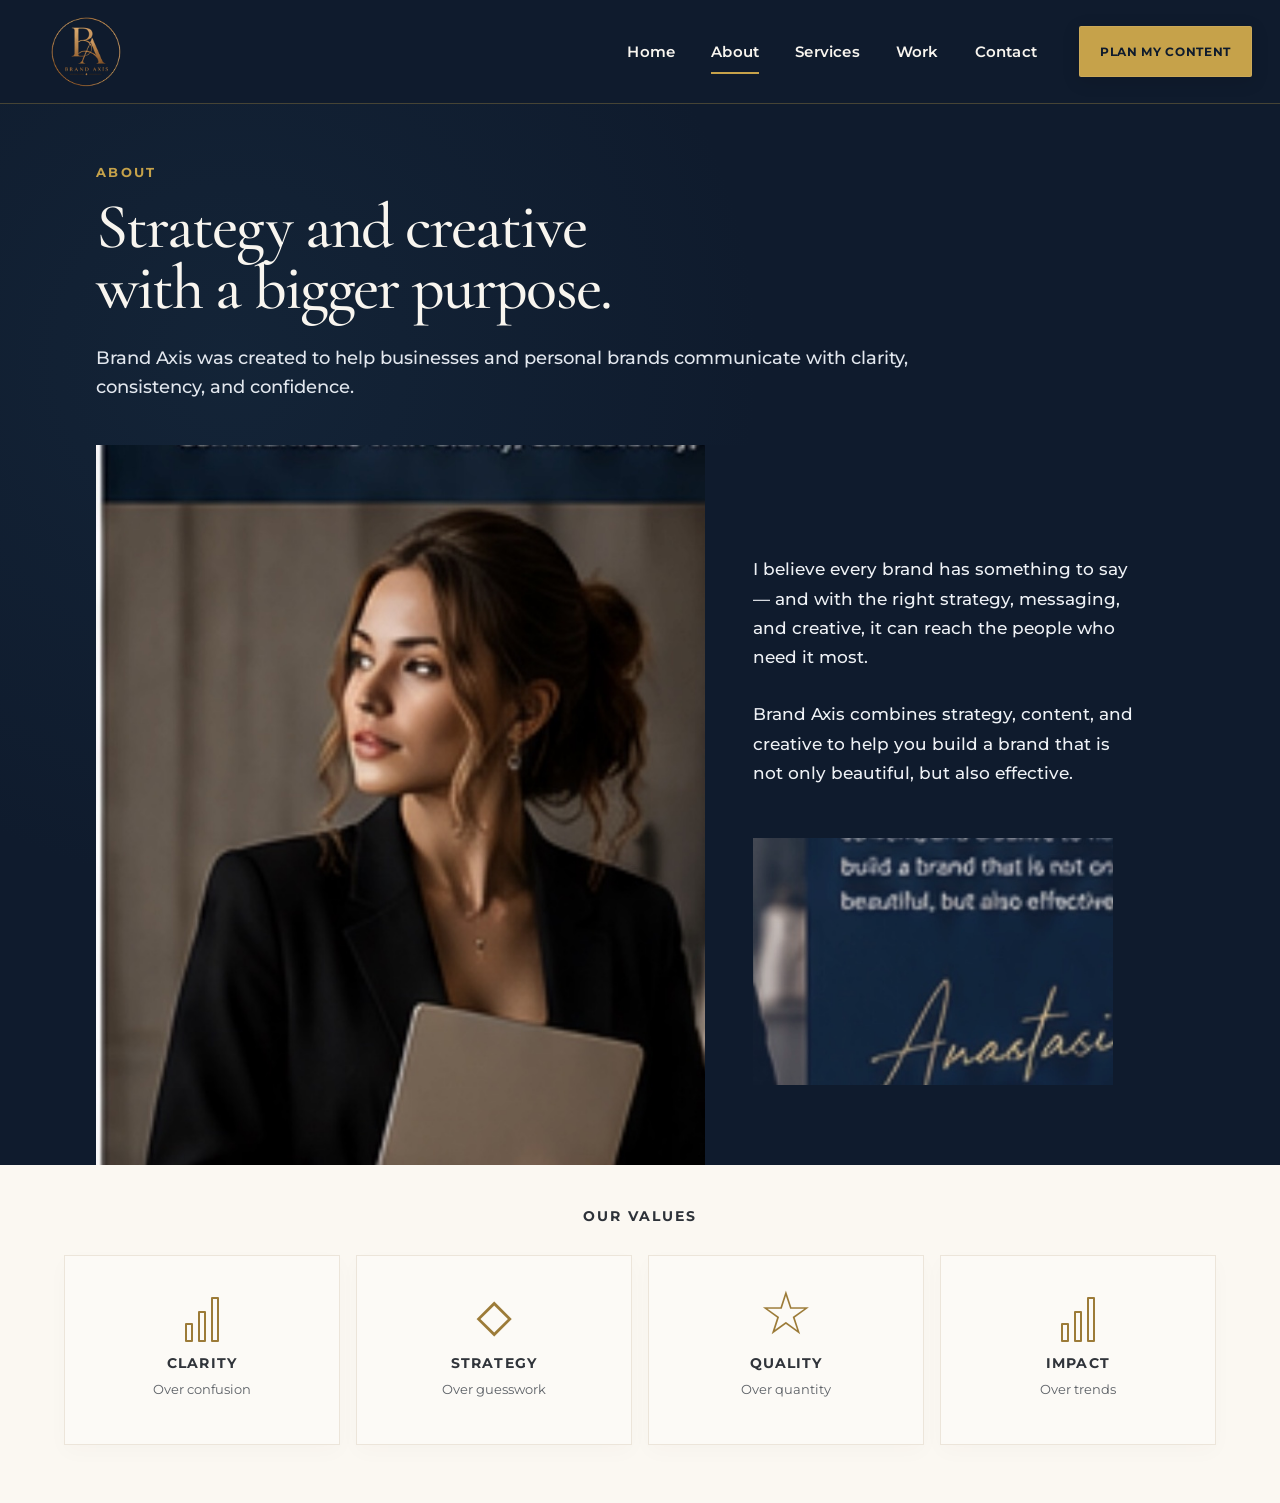
==== about.html @ 95fe25ad "Add files via upload" ====
<!DOCTYPE html>
<html lang="en">
<head>
  <meta charset="UTF-8" />
  <meta name="viewport" content="width=device-width, initial-scale=1.0" />
  <meta name="description" content="About Brand Axis — strategy and creative with a bigger purpose." />
  <title>About | Brand Axis</title>

  <link rel="preconnect" href="https://fonts.googleapis.com">
  <link rel="preconnect" href="https://fonts.gstatic.com" crossorigin>
  <link href="https://fonts.googleapis.com/css2?family=Cormorant+Garamond:ital,wght@0,500;0,600;1,500&family=Montserrat:wght@400;500;600;700&display=swap" rel="stylesheet">
  <link rel="stylesheet" href="assets/css/styles.css" />
</head>

<body class="about-page">
  <header class="site-header">
    <div class="nav-shell">
      <a class="brand" href="index.html" aria-label="Brand Axis — Home">
        <img src="assets/images/brand-axis-logo.png" alt="Brand Axis logo" />
      </a>

      <button class="menu-toggle" aria-label="Open menu" aria-expanded="false">
        <span></span><span></span><span></span>
      </button>

      <nav class="site-nav" aria-label="Primary navigation">
        <a href="index.html">Home</a>
        <a class="active" href="about.html" aria-current="page">About</a>
        <a href="services.html">Services</a>
        <a href="index.html#work">Work</a>
        <a href="index.html#contact">Contact</a>
      </nav>

      <a class="header-cta" href="index.html#contact">PLAN MY CONTENT</a>
    </div>
  </header>

  <main>
    <section class="about-hero">
      <div class="about-intro">
        <p class="about-kicker">ABOUT</p>
        <h1>Strategy and creative<br>with a bigger purpose.</h1>
        <p class="about-subhead">
          Brand Axis was created to help businesses and personal brands
          communicate with clarity, consistency, and confidence.
        </p>
      </div>

      <div class="about-story-grid">
        <div class="about-photo">
          <img src="assets/images/about-founder.jpg" alt="Founder of Brand Axis holding a laptop" />
        </div>

        <div class="about-story-copy">
          <p>
            I believe every brand has something to say — and with the right strategy,
            messaging, and creative, it can reach the people who need it most.
          </p>

          <p>
            Brand Axis combines strategy, content, and creative to help you build a brand
            that is not only beautiful, but also effective.
          </p>

          <div class="about-signature">
            <img src="assets/images/about-signature.jpg" alt="Anastasia, Founder, Brand Axis" />
          </div>
        </div>
      </div>
    </section>

    <section class="about-values">
      <p class="values-title">OUR VALUES</p>

      <div class="values-grid">
        <article class="value-card">
          <div class="value-icon bars" aria-hidden="true">
            <span></span><span></span><span></span>
          </div>
          <h2>CLARITY</h2>
          <p>Over confusion</p>
        </article>

        <article class="value-card">
          <div class="value-icon diamond" aria-hidden="true">◇</div>
          <h2>STRATEGY</h2>
          <p>Over guesswork</p>
        </article>

        <article class="value-card">
          <div class="value-icon star" aria-hidden="true">☆</div>
          <h2>QUALITY</h2>
          <p>Over quantity</p>
        </article>

        <article class="value-card">
          <div class="value-icon bars" aria-hidden="true">
            <span></span><span></span><span></span>
          </div>
          <h2>IMPACT</h2>
          <p>Over trends</p>
        </article>
      </div>
    </section>
  </main>

  <script src="assets/js/main.js"></script>
</body>
</html>
---- assets/css/styles.css ----
:root {
  --axis-blue: #0F1B2D;
  --axis-blue-deep: #091523;
  --axis-blue-soft: #15253B;
  --gold: #C6A24A;
  --ivory: #F8F5EF;
  --mist: #DFE8F3;
  --gray: #6F7480;
  --white: #FFFFFF;
  --border-gold: rgba(198, 162, 74, 0.30);
}

* { box-sizing: border-box; }

html { scroll-behavior: smooth; }

body {
  margin: 0;
  color: var(--white);
  background: var(--ivory);
  font-family: "Montserrat", Arial, sans-serif;
  -webkit-font-smoothing: antialiased;
  text-rendering: optimizeLegibility;
}

img { display: block; max-width: 100%; }
a { color: inherit; }

.shell {
  width: min(1120px, calc(100% - 48px));
  margin-inline: auto;
}

/* HEADER */
.site-header {
  height: 104px;
  background: var(--axis-blue);
  border-bottom: 1px solid var(--border-gold);
  position: relative;
  z-index: 20;
}

.nav-shell {
  width: 100%;
  height: 100%;
  padding: 0 28px 0 30px;
  display: flex;
  align-items: center;
  gap: 0;
}

.brand {
  flex: 0 0 auto;
  width: 112px;
  height: 104px;
  display: inline-flex;
  align-items: center;
  justify-content: center;
  text-decoration: none;
  overflow: visible;
  transition: transform .2s ease, opacity .2s ease;
}

.brand:hover,
.brand:focus-visible {
  transform: translateY(-1px);
  opacity: .94;
}

.brand img {
  width: 88px;
  height: 88px;
  object-fit: contain;
  flex: 0 0 auto;
}

.site-nav {
  display: flex;
  align-items: center;
  justify-content: flex-end;
  gap: clamp(30px, 2.8vw, 46px);
  margin-left: auto;
}

.site-nav a {
  text-decoration: none;
  color: var(--ivory);
  font-size: 15px;
  font-weight: 600;
  letter-spacing: .015em;
  transition: color .2s ease;
}

.site-nav a:hover,
.site-nav a:focus-visible {
  color: var(--gold);
}

.header-cta,
.primary-cta {
  text-decoration: none;
  background: var(--gold);
  color: var(--axis-blue);
  font-weight: 700;
  letter-spacing: .055em;
  border: 1px solid rgba(255,255,255,.08);
  box-shadow: 0 4px 18px rgba(0,0,0,.13);
  transition: transform .2s ease, filter .2s ease;
}

.header-cta:hover,
.header-cta:focus-visible,
.primary-cta:hover,
.primary-cta:focus-visible {
  transform: translateY(-1px);
  filter: brightness(1.07);
}

.header-cta {
  margin-left: 42px;
  min-width: 170px;
  text-align: center;
  padding: 17px 20px;
  border-radius: 2px;
  font-size: 12px;
}

.menu-toggle {
  display: none;
  background: transparent;
  border: 0;
  padding: 8px;
}

.menu-toggle span {
  width: 24px;
  height: 2px;
  background: var(--gold);
  margin: 5px 0;
  display: block;
}

/* HERO — portrait now blends into the brand background */
.hero {
  min-height: 780px;
  position: relative;
  isolation: isolate;
  overflow: hidden;
  background:
    radial-gradient(circle at 18% 30%, rgba(33, 58, 88, .36), transparent 42%),
    linear-gradient(90deg, var(--axis-blue-deep) 0%, var(--axis-blue) 45%, var(--axis-blue) 100%);
}

.hero::after {
  content: "";
  position: absolute;
  inset: 0;
  z-index: -1;
  pointer-events: none;
  background:
    linear-gradient(90deg,
      var(--axis-blue) 0%,
      rgba(15,27,45,.98) 36%,
      rgba(15,27,45,.82) 48%,
      rgba(15,27,45,.24) 65%,
      rgba(15,27,45,.06) 100%);
}

.hero-copy {
  min-height: 780px;
  position: relative;
  z-index: 3;
  display: flex;
  align-items: center;
  width: 52%;
}

.hero-copy-inner {
  width: min(590px, calc(100% - 90px));
  margin-left: max(7.5vw, 72px);
  padding: 60px 0;
}

.hero h1 {
  margin: 0 0 30px;
  font-family: "Cormorant Garamond", Georgia, serif;
  font-size: clamp(60px, 5.25vw, 80px);
  line-height: .97;
  letter-spacing: -.026em;
  font-weight: 600;
  color: var(--ivory);
}

.hero h1 em {
  display: inline-block;
  color: var(--gold);
  font-weight: 500;
  font-style: italic;
}

.hero-eyebrow {
  margin: 0 0 22px;
  color: var(--gold);
  font-size: 12px;
  font-weight: 700;
  line-height: 1.4;
  letter-spacing: .12em;
  white-space: nowrap;
}

.hero-description {
  margin: 0 0 16px;
  color: var(--mist);
  font-size: 17px;
  font-weight: 500;
  line-height: 1.58;
  letter-spacing: -.01em;
}

.hero-proof {
  margin: 0 0 34px;
  color: #cfd8e5;
  font-size: 11px;
  font-weight: 700;
  line-height: 1.5;
  letter-spacing: .08em;
  white-space: nowrap;
}

.hero-proof span {
  color: var(--gold);
  padding: 0 5px;
}

.primary-cta {
  display: inline-flex;
  align-items: center;
  justify-content: center;
  gap: 16px;
  padding: 22px 30px;
  min-width: 360px;
  font-size: 15px;
  border-radius: 2px;
}

.hero-visual {
  position: absolute;
  inset: 0 0 0 auto;
  z-index: 0;
  width: 62%;
  overflow: hidden;
}

.hero-blur {
  position: absolute;
  inset: -28px -18px -28px -90px;
  background-image: url("../images/hero-woman.jpg");
  background-size: cover;
  background-position: center 32%;
  filter: blur(24px) brightness(.90) saturate(1.05);
  opacity: .42;
  transform: scale(1.05);
  -webkit-mask-image: linear-gradient(90deg, transparent 0%, rgba(0,0,0,.72) 25%, #000 56%);
  mask-image: linear-gradient(90deg, transparent 0%, rgba(0,0,0,.72) 25%, #000 56%);
}

.hero-visual img {
  position: absolute;
  top: 0;
  right: 0;
  bottom: 0;
  left: auto;
  width: auto;
  max-width: none;
  height: 100%;
  object-fit: contain;
  object-position: right bottom;
  filter: brightness(1.03) contrast(1.025) saturate(1.07);
  -webkit-mask-image: linear-gradient(90deg, transparent 0%, rgba(0,0,0,.18) 8%, rgba(0,0,0,.82) 24%, #000 38%, #000 100%);
  mask-image: linear-gradient(90deg, transparent 0%, rgba(0,0,0,.18) 8%, rgba(0,0,0,.82) 24%, #000 38%, #000 100%);
}

.hero-visual::after {
  content: "";
  position: absolute;
  inset: 0;
  background:
    linear-gradient(90deg, rgba(15,27,45,.32), transparent 34%),
    linear-gradient(180deg, rgba(15,27,45,.06), transparent 35%, rgba(9,21,35,.10));
  pointer-events: none;
}

/* CAPABILITY STRIP */
.capability-strip {
  min-height: 108px;
  background: var(--axis-blue-deep);
  border-top: 1px solid var(--border-gold);
  border-bottom: 1px solid var(--border-gold);
  display: flex;
  align-items: center;
}

.capability-row {
  width: min(1180px, calc(100% - 56px));
  margin-inline: auto;
  display: flex;
  align-items: center;
  justify-content: space-between;
  gap: 22px;
  color: var(--gold);
}

.capability-row span {
  font-size: 15px;
  font-weight: 700;
  letter-spacing: .085em;
  white-space: nowrap;
}

.capability-row i {
  color: var(--gold);
  font-style: normal;
  font-size: 12px;
  opacity: .9;
}

/* PLACEHOLDERS */
.placeholder-section {
  background: var(--ivory);
  color: var(--axis-blue);
  padding: 96px 0;
}

.placeholder-section.alt { background: var(--mist); }

.placeholder-section .eyebrow {
  color: var(--gold);
  font-size: 12px;
  letter-spacing: .18em;
  font-weight: 700;
  margin-bottom: 12px;
}

.placeholder-section h2 {
  margin: 0 0 18px;
  font-family: "Cormorant Garamond", Georgia, serif;
  font-size: 54px;
  line-height: 1;
  font-weight: 600;
}

.placeholder-section p {
  max-width: 700px;
  font-size: 17px;
  line-height: 1.7;
  color: var(--gray);
}

.placeholder-section a { color: var(--axis-blue); }

/* RESPONSIVE */
@media (max-width: 980px) {
  .site-header { height: 86px; }

  .nav-shell {
    padding: 0 18px 0 20px;
    display: flex;
    align-items: center;
  }

  .brand {
    width: 82px;
    height: 82px;
  }

  .brand img {
    width: 72px;
    height: 72px;
  }

  .site-nav,
  .header-cta { display: none; }

  .menu-toggle {
    display: block;
    justify-self: end;
  }

  .site-nav.is-open {
    display: flex;
    position: absolute;
    top: 86px;
    right: 0;
    left: 0;
    background: var(--axis-blue);
    padding: 30px 24px 36px;
    flex-direction: column;
    gap: 26px;
    border-top: 1px solid var(--border-gold);
  }

  .site-nav.is-open a { font-size: 15px; }

  .hero {
    min-height: 760px;
  }

  .hero-copy {
    width: 66%;
    min-height: 760px;
  }

  .hero-copy-inner {
    width: min(500px, calc(100% - 48px));
    margin-left: 36px;
  }

  .hero-visual { width: 70%; }

  .hero::after {
    background: linear-gradient(90deg,
      var(--axis-blue) 0%,
      rgba(15,27,45,.96) 43%,
      rgba(15,27,45,.70) 60%,
      rgba(15,27,45,.08) 100%);
  }

  .capability-row {
    justify-content: center;
    flex-wrap: wrap;
    padding: 26px 0;
  }
}

@media (max-width: 660px) {
  .hero {
    min-height: auto;
    padding-top: 0;
  }

  .hero-copy {
    width: 100%;
    min-height: 650px;
    align-items: flex-end;
  }

  .hero-copy-inner {
    width: calc(100% - 38px);
    margin-inline: auto;
    padding: 100px 0 54px;
  }

  .hero h1 {
    font-size: clamp(52px, 14vw, 68px);
  }

  .hero-eyebrow {
    font-size: 10px;
    line-height: 1.5;
    letter-spacing: .09em;
    white-space: normal;
    margin-bottom: 18px;
  }

  .hero-description {
    font-size: 15px;
    line-height: 1.6;
    margin-bottom: 14px;
  }

  .hero-proof {
    font-size: 10px;
    line-height: 1.6;
    letter-spacing: .06em;
    white-space: normal;
    margin-bottom: 30px;
  }

  .desktop-break { display: none; }

  .primary-cta {
    min-width: 0;
    width: 100%;
    max-width: 390px;
    padding: 20px 22px;
    font-size: 13px;
  }

  .hero-visual {
    width: 100%;
    opacity: .58;
  }

  .hero-visual img {
    width: 100%;
    height: 100%;
    object-fit: contain;
    object-position: right top;
    -webkit-mask-image: linear-gradient(180deg, #000 0%, rgba(0,0,0,.86) 55%, transparent 100%);
    mask-image: linear-gradient(180deg, #000 0%, rgba(0,0,0,.86) 55%, transparent 100%);
  }

  .hero-blur {
    opacity: .25;
    -webkit-mask-image: none;
    mask-image: none;
  }

  .hero::after {
    background:
      linear-gradient(180deg,
        rgba(15,27,45,.12) 0%,
        rgba(15,27,45,.48) 36%,
        rgba(15,27,45,.96) 72%,
        var(--axis-blue) 100%);
  }

  .capability-strip { min-height: 100px; }
  .capability-row { gap: 12px 14px; }
  .capability-row span { font-size: 11px; }

  .placeholder-section { padding: 72px 0; }
  .placeholder-section h2 { font-size: 44px; }
}


/* v7: guarantee full circular Brand Axis logo remains visible */
.brand,
.nav-shell,
.site-header {
  overflow: visible;
}

.brand img {
  object-fit: contain;
  object-position: center;
}


/* =========================================================
   SERVICES PAGE — reference-matched overview
   ========================================================= */
.site-nav a.active {
  color: var(--ivory);
  position: relative;
}

.site-nav a.active::after {
  content: "";
  position: absolute;
  height: 2px;
  left: 0;
  right: 0;
  bottom: -13px;
  background: var(--gold);
}

.services-page {
  background: #f8f4ed;
  color: var(--axis-blue);
}

.services-main {
  min-height: calc(100vh - 104px);
  padding: 58px 24px 0;
  background:
    radial-gradient(circle at 25% 12%, rgba(255,255,255,.95), transparent 33%),
    linear-gradient(180deg, #fbf8f2 0%, #f7f1e9 100%);
}

.services-intro {
  max-width: 920px;
  margin: 0 auto 48px;
  text-align: center;
}

.services-kicker {
  margin: 0 0 18px;
  color: #ae8b4c;
  font-size: 12px;
  font-weight: 700;
  letter-spacing: .18em;
}

.services-intro h1 {
  margin: 0;
  color: #15171b;
  font-family: "Cormorant Garamond", Georgia, serif;
  font-size: clamp(48px, 4.6vw, 68px);
  font-weight: 500;
  line-height: .96;
  letter-spacing: -.025em;
}

.services-subhead {
  margin: 27px auto 0;
  color: #30343b;
  font-size: 15px;
  font-weight: 500;
  line-height: 1.55;
}

.service-list {
  width: min(900px, 100%);
  margin: 0 auto;
  display: grid;
  gap: 20px;
}

.service-card {
  min-height: 258px;
  display: grid;
  grid-template-columns: 35% 65%;
  background: rgba(246, 240, 231, .77);
  border: 1px solid rgba(201, 181, 151, .12);
  box-shadow: 0 10px 28px rgba(50, 38, 24, .025);
  overflow: hidden;
}

.service-image {
  min-height: 258px;
  overflow: hidden;
  background: #d9c8b1;
}

.service-image img {
  width: 100%;
  height: 100%;
  object-fit: cover;
}

.service-copy {
  padding: 29px 40px 24px;
  display: flex;
  flex-direction: column;
  justify-content: center;
  color: #25282d;
}

.service-copy h2 {
  margin: 0 0 15px;
  font-family: "Montserrat", Arial, sans-serif;
  font-size: 21px;
  font-weight: 500;
  letter-spacing: .065em;
  color: #303238;
}

.service-lead {
  margin: 0 0 16px;
  font-size: 16px;
  font-weight: 700;
  line-height: 1.45;
  color: #2d3035;
}

.service-detail {
  max-width: 500px;
  margin: 0 0 23px;
  color: #67696d;
  font-size: 15px;
  font-weight: 500;
  line-height: 1.47;
}

.service-link {
  width: fit-content;
  color: #383a3d;
  text-decoration: none;
  font-size: 13px;
  font-weight: 700;
  letter-spacing: .08em;
  transition: color .2s ease, transform .2s ease;
}

.service-link span {
  margin-left: 7px;
}

.service-link:hover,
.service-link:focus-visible {
  color: var(--gold);
  transform: translateX(2px);
}

.service-help {
  width: min(900px, 100%);
  min-height: 178px;
  margin: 24px auto 0;
  padding: 34px 46px;
  background:
    radial-gradient(circle at 18% 40%, rgba(31,59,82,.22), transparent 35%),
    var(--axis-blue-deep);
  color: var(--ivory);
  display: flex;
  align-items: center;
  justify-content: space-between;
  gap: 34px;
}

.service-help h2 {
  margin: 0 0 11px;
  font-family: "Cormorant Garamond", Georgia, serif;
  font-size: 31px;
  line-height: 1.05;
  font-weight: 500;
}

.service-help p {
  margin: 0;
  color: #d8dce2;
  font-size: 14px;
  line-height: 1.5;
}

.service-help-cta {
  flex: 0 0 auto;
  min-width: 215px;
  padding: 19px 24px;
  text-align: center;
  text-decoration: none;
  color: var(--axis-blue);
  background: var(--gold);
  font-size: 12px;
  font-weight: 700;
  letter-spacing: .06em;
  box-shadow: 0 6px 18px rgba(0,0,0,.16);
  transition: transform .2s ease, filter .2s ease;
}

.service-help-cta:hover,
.service-help-cta:focus-visible {
  transform: translateY(-1px);
  filter: brightness(1.07);
}

.service-help-cta span {
  margin-left: 8px;
}

@media (max-width: 760px) {
  .services-main {
    padding: 44px 16px 0;
  }

  .services-intro {
    margin-bottom: 34px;
  }

  .services-intro h1 {
    font-size: clamp(42px, 12vw, 58px);
  }

  .services-subhead {
    font-size: 14px;
  }

  .service-card {
    grid-template-columns: 1fr;
  }

  .service-image {
    min-height: 240px;
  }

  .service-copy {
    padding: 28px 25px 30px;
  }

  .service-help {
    flex-direction: column;
    align-items: flex-start;
    padding: 31px 25px;
  }

  .service-help-cta {
    width: 100%;
  }
}


/* =========================================================
   BRAND ANALYSIS — standalone detail page
   ========================================================= */
.brand-analysis-page {
  background: #f7f2ea;
  color: #171a1f;
}

.analysis-hero {
  min-height: 660px;
  display: grid;
  grid-template-columns: 51% 49%;
  background: #fbf7f0;
  position: relative;
  overflow: hidden;
}

.analysis-hero-copy {
  padding: 54px 52px 58px max(7.5vw, 68px);
  position: relative;
  z-index: 3;
  display: flex;
  flex-direction: column;
  justify-content: center;
}

.back-link {
  width: fit-content;
  margin-bottom: 54px;
  color: #33414e;
  text-decoration: none;
  font-size: 13px;
  font-weight: 600;
}

.back-link:hover,
.back-link:focus-visible {
  color: var(--gold);
}

.analysis-kicker {
  margin: 0 0 24px;
  color: #a98747;
  font-size: 13px;
  font-weight: 700;
  letter-spacing: .18em;
}

.analysis-hero h1 {
  margin: 0 0 25px;
  color: #15181d;
  font-family: "Cormorant Garamond", Georgia, serif;
  font-size: clamp(55px, 4.6vw, 72px);
  font-weight: 500;
  line-height: .95;
  letter-spacing: -.03em;
}

.analysis-intro {
  max-width: 620px;
  margin: 0 0 38px;
  color: #333942;
  font-size: 17px;
  font-weight: 500;
  line-height: 1.55;
}

.analysis-cta {
  width: fit-content;
  min-width: 270px;
  padding: 20px 26px;
  color: var(--axis-blue);
  background: var(--gold);
  text-decoration: none;
  text-align: center;
  font-size: 13px;
  font-weight: 700;
  letter-spacing: .06em;
  box-shadow: 0 7px 22px rgba(76, 55, 18, .12);
  transition: transform .2s ease, filter .2s ease;
}

.analysis-cta span {
  margin-left: 8px;
}

.analysis-cta:hover,
.analysis-cta:focus-visible {
  transform: translateY(-1px);
  filter: brightness(1.06);
}

.analysis-hero-image {
  position: relative;
  min-height: 660px;
  overflow: hidden;
  background: #e9dcc7;
}

.analysis-hero-image img {
  width: 100%;
  height: 100%;
  object-fit: cover;
  object-position: 82% center;
  transform: scale(1.03);
}

.analysis-hero-image::before {
  content: "";
  position: absolute;
  inset: 0;
  z-index: 2;
  background: linear-gradient(
    90deg,
    #fbf7f0 0%,
    rgba(251,247,240,.96) 11%,
    rgba(251,247,240,.58) 23%,
    rgba(251,247,240,.12) 39%,
    rgba(251,247,240,0) 54%
  );
  pointer-events: none;
}

.analysis-details {
  background: #fbf8f2;
  padding: 38px max(7.5vw, 68px) 0;
}

.analysis-section {
  max-width: 1160px;
  margin: 0 auto;
}

.analysis-who {
  display: grid;
  grid-template-columns: 60px 1fr;
  gap: 20px;
  align-items: start;
  padding: 10px 0 31px;
}

.analysis-icon {
  width: 48px;
  height: 48px;
  border-radius: 50%;
  background: #f3e3bd;
  border: 1px solid rgba(168, 128, 55, .24);
  display: grid;
  place-items: center;
  color: #4c5360;
  font-size: 22px;
}

.analysis-icon.small {
  width: 42px;
  height: 42px;
  font-size: 18px;
  flex: 0 0 auto;
}

.analysis-who h2,
.analysis-column h2,
.analysis-process h2 {
  margin: 0;
  color: #20242a;
  font-family: "Cormorant Garamond", Georgia, serif;
  font-size: 33px;
  font-weight: 600;
  line-height: 1.05;
}

.analysis-who p {
  margin: 10px 0 0;
  color: #4b5058;
  font-size: 16px;
  line-height: 1.62;
  max-width: 930px;
}

.analysis-divider {
  max-width: 1160px;
  height: 1px;
  margin: 0 auto;
  background: #ded8ce;
}

.analysis-two-col {
  max-width: 1160px;
  margin: 0 auto;
  display: grid;
  grid-template-columns: 1fr 1fr;
}

.analysis-column {
  min-height: 285px;
  padding: 45px 46px 40px 0;
}

.analysis-column.receive {
  padding-left: 52px;
  border-left: 1px solid #ded8ce;
}

.analysis-column-heading {
  display: flex;
  align-items: flex-start;
  gap: 18px;
  margin-bottom: 24px;
}

.analysis-list {
  margin: 0;
  padding: 0 0 0 61px;
  list-style: none;
  color: #474c53;
  font-size: 15px;
  line-height: 1.6;
}

.analysis-list li {
  position: relative;
  margin: 0 0 13px;
}

.analysis-list.bullets li::before {
  content: "•";
  position: absolute;
  left: -20px;
  color: #b38f4d;
  font-size: 15px;
}

.analysis-list.checks li::before {
  content: "✓";
  position: absolute;
  left: -28px;
  top: -1px;
  color: #4d535a;
  font-size: 18px;
  font-weight: 700;
}

.analysis-process {
  max-width: 1160px;
  margin: 0 auto;
  padding: 35px 0 42px;
}

.analysis-process-heading {
  display: flex;
  align-items: center;
  gap: 18px;
  margin-bottom: 28px;
}

.process-grid {
  position: relative;
  display: grid;
  grid-template-columns: repeat(4, 1fr);
  border-top: 1px solid #d8d1c6;
}

.process-step {
  min-height: 148px;
  text-align: center;
  padding: 42px 18px 16px;
  position: relative;
  border-right: 1px solid #ddd6cc;
}

.process-step:last-child {
  border-right: 0;
}

.step-number {
  width: 34px;
  height: 34px;
  border-radius: 50%;
  display: grid;
  place-items: center;
  position: absolute;
  top: -18px;
  left: 50%;
  transform: translateX(-50%);
  background: #d7b561;
  color: #41454b;
  font-size: 13px;
  font-weight: 700;
  box-shadow: 0 0 0 8px #fbf8f2;
}

.process-step h3 {
  margin: 0 0 8px;
  color: #383d44;
  font-size: 13px;
  font-weight: 700;
  letter-spacing: .08em;
}

.process-step p {
  margin: 0;
  color: #555b63;
  font-size: 13px;
  line-height: 1.45;
}

@media (max-width: 900px) {
  .analysis-hero {
    grid-template-columns: 1fr;
  }

  .analysis-hero-copy {
    padding: 46px 32px 48px;
  }

  .back-link {
    margin-bottom: 38px;
  }

  .analysis-hero-image {
    min-height: 480px;
  }

  .analysis-hero-image::before {
    background: linear-gradient(
      180deg,
      #fbf7f0 0%,
      rgba(251,247,240,.6) 12%,
      rgba(251,247,240,0) 30%
    );
  }

  .analysis-details {
    padding: 34px 28px 0;
  }
}

@media (max-width: 700px) {
  .analysis-who {
    grid-template-columns: 48px 1fr;
    gap: 14px;
  }

  .analysis-two-col {
    grid-template-columns: 1fr;
  }

  .analysis-column {
    padding: 36px 0;
  }

  .analysis-column.receive {
    padding-left: 0;
    border-left: 0;
    border-top: 1px solid #ded8ce;
  }

  .analysis-list {
    padding-left: 55px;
  }

  .process-grid {
    grid-template-columns: 1fr 1fr;
    border-top: 0;
    gap: 24px 0;
  }

  .process-step {
    border-top: 1px solid #d8d1c6;
    border-right: 1px solid #ddd6cc;
  }

  .process-step:nth-child(2n) {
    border-right: 0;
  }
}

@media (max-width: 480px) {
  .analysis-hero-copy {
    padding: 38px 22px 42px;
  }

  .analysis-hero h1 {
    font-size: 46px;
  }

  .analysis-intro {
    font-size: 15px;
  }

  .analysis-cta {
    width: 100%;
  }

  .analysis-details {
    padding: 28px 20px 0;
  }

  .analysis-who h2,
  .analysis-column h2,
  .analysis-process h2 {
    font-size: 28px;
  }

  .process-grid {
    grid-template-columns: 1fr;
  }

  .process-step,
  .process-step:nth-child(2n) {
    border-right: 0;
  }
}


/* =========================================================
   CONTENT DIRECTION — standalone detail page
   ========================================================= */
.content-direction-page {
  background: #f8f4ed;
  color: #171a1f;
}

.direction-hero {
  min-height: 650px;
  display: grid;
  grid-template-columns: 50% 50%;
  background: #fbf7f0;
  position: relative;
  overflow: hidden;
}

.direction-hero-copy {
  padding: 50px 50px 56px max(7.5vw, 68px);
  position: relative;
  z-index: 3;
  display: flex;
  flex-direction: column;
  justify-content: center;
}

.direction-back {
  width: fit-content;
  margin-bottom: 50px;
  color: #33414e;
  text-decoration: none;
  font-size: 13px;
  font-weight: 600;
}

.direction-back:hover,
.direction-back:focus-visible {
  color: var(--gold);
}

.direction-kicker {
  margin: 0 0 26px;
  color: #a98747;
  font-size: 13px;
  font-weight: 700;
  letter-spacing: .18em;
}

.direction-hero h1 {
  margin: 0 0 27px;
  color: #17191d;
  font-family: "Cormorant Garamond", Georgia, serif;
  font-size: clamp(57px, 4.7vw, 74px);
  font-weight: 500;
  line-height: .96;
  letter-spacing: -.03em;
}

.direction-intro {
  max-width: 640px;
  margin: 0 0 38px;
  color: #333942;
  font-size: 17px;
  font-weight: 500;
  line-height: 1.58;
}

.direction-cta {
  width: fit-content;
  min-width: 370px;
  padding: 20px 28px;
  color: var(--axis-blue);
  background: var(--gold);
  text-decoration: none;
  text-align: center;
  font-size: 13px;
  font-weight: 700;
  letter-spacing: .055em;
  box-shadow: 0 7px 22px rgba(76, 55, 18, .12);
  transition: transform .2s ease, filter .2s ease;
}

.direction-cta:hover,
.direction-cta:focus-visible {
  transform: translateY(-1px);
  filter: brightness(1.06);
}

.direction-cta span {
  margin-left: 8px;
}

.direction-hero-image {
  position: relative;
  min-height: 650px;
  overflow: hidden;
  background: #e9dcc7;
}

.direction-hero-image img {
  width: 100%;
  height: 100%;
  object-fit: cover;
  object-position: center center;
}

.direction-hero-image::before {
  content: "";
  position: absolute;
  inset: 0;
  z-index: 2;
  background: linear-gradient(
    90deg,
    #fbf7f0 0%,
    rgba(251,247,240,.94) 10%,
    rgba(251,247,240,.52) 22%,
    rgba(251,247,240,.08) 39%,
    rgba(251,247,240,0) 54%
  );
  pointer-events: none;
}

.direction-details {
  background: #fbf8f2;
  padding: 55px max(6.5vw, 52px) 62px;
}

.direction-grid {
  width: min(1180px, 100%);
  margin: 0 auto;
  display: grid;
  grid-template-columns: 1fr 1fr 1fr;
}

.direction-column {
  min-height: 300px;
  padding: 8px 44px 14px;
  border-right: 1px solid #dfd8cd;
}

.direction-column:first-child {
  padding-left: 0;
}

.direction-column:last-child {
  border-right: 0;
  padding-right: 0;
}

.direction-icon {
  width: 48px;
  height: 48px;
  margin-bottom: 21px;
  display: grid;
  place-items: center;
  color: #9e7c36;
  font-size: 33px;
  line-height: 1;
}

.direction-column h2 {
  margin: 0 0 23px;
  color: #20242a;
  font-family: "Cormorant Garamond", Georgia, serif;
  font-size: 32px;
  font-weight: 600;
  line-height: 1.05;
}

.direction-column p {
  margin: 0;
  max-width: 310px;
  color: #4c5158;
  font-size: 15px;
  line-height: 1.68;
}

.direction-list {
  margin: 0;
  padding: 0;
  list-style: none;
  color: #4c5158;
  font-size: 15px;
  line-height: 1.55;
}

.direction-list li {
  position: relative;
  margin: 0 0 14px;
  padding-left: 31px;
}

.direction-list li::before {
  content: "✓";
  position: absolute;
  left: 0;
  top: -1px;
  color: #555b61;
  font-size: 18px;
  font-weight: 700;
}

.direction-bottom-cta {
  min-height: 205px;
  padding: 40px max(7.5vw, 68px);
  background:
    radial-gradient(circle at 15% 50%, rgba(35, 65, 90, .24), transparent 36%),
    var(--axis-blue-deep);
  color: var(--ivory);
  display: flex;
  align-items: center;
  justify-content: space-between;
  gap: 40px;
}

.direction-bottom-cta h2 {
  margin: 0 0 13px;
  font-family: "Cormorant Garamond", Georgia, serif;
  font-size: 35px;
  line-height: 1.05;
  font-weight: 500;
}

.direction-bottom-cta p {
  margin: 0;
  color: #d4dae2;
  font-size: 15px;
  line-height: 1.5;
}

.direction-bottom-cta a {
  flex: 0 0 auto;
  min-width: 210px;
  padding: 20px 26px;
  background: var(--gold);
  color: var(--axis-blue);
  text-decoration: none;
  text-align: center;
  font-size: 13px;
  font-weight: 700;
  letter-spacing: .055em;
  box-shadow: 0 7px 18px rgba(0,0,0,.18);
  transition: transform .2s ease, filter .2s ease;
}

.direction-bottom-cta a:hover,
.direction-bottom-cta a:focus-visible {
  transform: translateY(-1px);
  filter: brightness(1.06);
}

.direction-bottom-cta span {
  margin-left: 8px;
}

@media (max-width: 900px) {
  .direction-hero {
    grid-template-columns: 1fr;
  }

  .direction-hero-copy {
    padding: 46px 32px 48px;
  }

  .direction-back {
    margin-bottom: 38px;
  }

  .direction-hero-image {
    min-height: 480px;
  }

  .direction-hero-image::before {
    background: linear-gradient(
      180deg,
      #fbf7f0 0%,
      rgba(251,247,240,.62) 12%,
      rgba(251,247,240,0) 30%
    );
  }

  .direction-details {
    padding: 45px 28px 50px;
  }

  .direction-grid {
    grid-template-columns: 1fr;
  }

  .direction-column,
  .direction-column:first-child,
  .direction-column:last-child {
    min-height: 0;
    padding: 30px 0;
    border-right: 0;
    border-bottom: 1px solid #dfd8cd;
  }

  .direction-column:last-child {
    border-bottom: 0;
  }
}

@media (max-width: 650px) {
  .direction-hero-copy {
    padding: 38px 22px 42px;
  }

  .direction-hero h1 {
    font-size: 48px;
  }

  .direction-intro {
    font-size: 15px;
  }

  .direction-cta {
    min-width: 0;
    width: 100%;
  }

  .direction-details {
    padding: 36px 22px 42px;
  }

  .direction-bottom-cta {
    flex-direction: column;
    align-items: flex-start;
    padding: 38px 24px;
  }

  .direction-bottom-cta a {
    width: 100%;
  }
}


/* =========================================================
   CREATIVE PRODUCTION — standalone detail page
   ========================================================= */
.creative-production-page {
  background: #f8f4ed;
  color: #171a1f;
}

.creative-hero {
  min-height: 650px;
  display: grid;
  grid-template-columns: 56% 44%;
  background: #fbf7f0;
  position: relative;
  overflow: hidden;
}

.creative-hero-copy {
  padding: 50px 44px 55px max(7.5vw, 68px);
  position: relative;
  z-index: 3;
  display: flex;
  flex-direction: column;
  justify-content: center;
}

.creative-back {
  width: fit-content;
  margin-bottom: 50px;
  color: #33414e;
  text-decoration: none;
  font-size: 13px;
  font-weight: 600;
}

.creative-back:hover,
.creative-back:focus-visible {
  color: var(--gold);
}

.creative-kicker {
  margin: 0 0 24px;
  color: #a98747;
  font-size: 13px;
  font-weight: 700;
  letter-spacing: .18em;
}

.creative-hero h1 {
  margin: 0 0 27px;
  color: #17191d;
  font-family: "Cormorant Garamond", Georgia, serif;
  font-size: clamp(55px, 4.6vw, 72px);
  font-weight: 500;
  line-height: .95;
  letter-spacing: -.03em;
}

.creative-intro {
  max-width: 650px;
  margin: 0 0 37px;
  color: #333942;
  font-size: 17px;
  font-weight: 500;
  line-height: 1.6;
}

.creative-cta {
  width: fit-content;
  min-width: 390px;
  padding: 20px 28px;
  color: var(--axis-blue);
  background: var(--gold);
  text-decoration: none;
  text-align: center;
  font-size: 13px;
  font-weight: 700;
  letter-spacing: .055em;
  box-shadow: 0 7px 22px rgba(76, 55, 18, .12);
  transition: transform .2s ease, filter .2s ease;
}

.creative-cta:hover,
.creative-cta:focus-visible {
  transform: translateY(-1px);
  filter: brightness(1.06);
}

.creative-cta span {
  margin-left: 8px;
}

.creative-hero-image {
  position: relative;
  min-height: 650px;
  overflow: hidden;
  background: #dfd0bc;
}

.creative-hero-image img {
  width: 100%;
  height: 100%;
  object-fit: cover;
  object-position: center center;
}

.creative-hero-image::before {
  content: "";
  position: absolute;
  inset: 0;
  z-index: 2;
  background: linear-gradient(
    90deg,
    #fbf7f0 0%,
    rgba(251,247,240,.95) 11%,
    rgba(251,247,240,.53) 24%,
    rgba(251,247,240,.09) 41%,
    rgba(251,247,240,0) 56%
  );
  pointer-events: none;
}

.creative-details {
  background: #fbf8f2;
  padding: 54px max(6vw, 48px) 56px;
}

.creative-grid {
  width: min(1180px, 100%);
  margin: 0 auto;
  display: grid;
  grid-template-columns: 1fr 1fr 1fr;
}

.creative-column {
  min-height: 300px;
  padding: 6px 40px 15px;
  border-right: 1px solid #dfd8cd;
}

.creative-column:first-child {
  padding-left: 0;
}

.creative-column:last-child {
  border-right: 0;
  padding-right: 0;
}

.creative-icon {
  width: 48px;
  height: 48px;
  margin-bottom: 20px;
  display: grid;
  place-items: center;
  color: #9e7c36;
  font-size: 33px;
  line-height: 1;
}

.creative-column h2 {
  margin: 0 0 23px;
  color: #20242a;
  font-family: "Cormorant Garamond", Georgia, serif;
  font-size: 32px;
  font-weight: 600;
  line-height: 1.05;
}

.creative-column p {
  margin: 0;
  max-width: 315px;
  color: #4c5158;
  font-size: 15px;
  line-height: 1.68;
}

.creative-list {
  margin: 0;
  padding: 0;
  list-style: none;
  color: #4c5158;
  font-size: 15px;
  line-height: 1.55;
}

.creative-list li {
  position: relative;
  margin: 0 0 14px;
  padding-left: 31px;
}

.creative-list li::before {
  content: "✓";
  position: absolute;
  left: 0;
  top: -1px;
  color: #555b61;
  font-size: 18px;
  font-weight: 700;
}

.creative-gallery {
  display: grid;
  grid-template-columns: repeat(5, 1fr);
  gap: 8px;
  padding: 0 24px;
  background: #fbf8f2;
}

.creative-gallery img {
  width: 100%;
  height: 235px;
  object-fit: cover;
}

.creative-bottom-cta {
  min-height: 205px;
  margin-top: 0;
  padding: 40px max(7.5vw, 68px);
  background:
    radial-gradient(circle at 15% 50%, rgba(35, 65, 90, .24), transparent 36%),
    var(--axis-blue-deep);
  color: var(--ivory);
  display: flex;
  align-items: center;
  justify-content: space-between;
  gap: 40px;
}

.creative-bottom-cta h2 {
  margin: 0 0 13px;
  font-family: "Cormorant Garamond", Georgia, serif;
  font-size: 35px;
  line-height: 1.05;
  font-weight: 500;
}

.creative-bottom-cta p {
  margin: 0;
  color: #d4dae2;
  font-size: 15px;
  line-height: 1.5;
}

.creative-bottom-cta a {
  flex: 0 0 auto;
  min-width: 205px;
  padding: 20px 26px;
  background: var(--gold);
  color: var(--axis-blue);
  text-decoration: none;
  text-align: center;
  font-size: 13px;
  font-weight: 700;
  letter-spacing: .055em;
  box-shadow: 0 7px 18px rgba(0,0,0,.18);
  transition: transform .2s ease, filter .2s ease;
}

.creative-bottom-cta a:hover,
.creative-bottom-cta a:focus-visible {
  transform: translateY(-1px);
  filter: brightness(1.06);
}

.creative-bottom-cta span {
  margin-left: 8px;
}

@media (max-width: 900px) {
  .creative-hero {
    grid-template-columns: 1fr;
  }

  .creative-hero-copy {
    padding: 46px 32px 48px;
  }

  .creative-back {
    margin-bottom: 38px;
  }

  .creative-hero-image {
    min-height: 480px;
  }

  .creative-hero-image::before {
    background: linear-gradient(
      180deg,
      #fbf7f0 0%,
      rgba(251,247,240,.62) 12%,
      rgba(251,247,240,0) 30%
    );
  }

  .creative-details {
    padding: 45px 28px 50px;
  }

  .creative-grid {
    grid-template-columns: 1fr;
  }

  .creative-column,
  .creative-column:first-child,
  .creative-column:last-child {
    min-height: 0;
    padding: 30px 0;
    border-right: 0;
    border-bottom: 1px solid #dfd8cd;
  }

  .creative-column:last-child {
    border-bottom: 0;
  }

  .creative-gallery {
    grid-template-columns: repeat(2, 1fr);
    padding: 0 18px;
  }

  .creative-gallery img {
    height: 250px;
  }

  .creative-gallery img:last-child {
    grid-column: 1 / -1;
  }
}

@media (max-width: 650px) {
  .creative-hero-copy {
    padding: 38px 22px 42px;
  }

  .creative-hero h1 {
    font-size: 48px;
  }

  .creative-intro {
    font-size: 15px;
  }

  .creative-cta {
    min-width: 0;
    width: 100%;
  }

  .creative-details {
    padding: 36px 22px 42px;
  }

  .creative-gallery {
    grid-template-columns: 1fr;
    gap: 10px;
  }

  .creative-gallery img,
  .creative-gallery img:last-child {
    grid-column: auto;
    height: 260px;
  }

  .creative-bottom-cta {
    flex-direction: column;
    align-items: flex-start;
    padding: 38px 24px;
  }

  .creative-bottom-cta a {
    width: 100%;
  }
}


/* =========================================================
   ABOUT — standalone page
   ========================================================= */
.about-page {
  background: #f8f4ed;
  color: var(--ivory);
}

.about-hero {
  background:
    radial-gradient(circle at 18% 24%, rgba(31, 59, 82, .28), transparent 40%),
    var(--axis-blue);
  padding: 60px max(7.5vw, 68px) 0;
}

.about-intro {
  max-width: 900px;
  margin: 0 0 44px;
}

.about-kicker {
  margin: 0 0 16px;
  color: var(--gold);
  font-size: 13px;
  font-weight: 700;
  letter-spacing: .18em;
}

.about-intro h1 {
  margin: 0 0 25px;
  color: var(--ivory);
  font-family: "Cormorant Garamond", Georgia, serif;
  font-size: clamp(56px, 5vw, 76px);
  font-weight: 500;
  line-height: .96;
  letter-spacing: -.03em;
}

.about-subhead {
  max-width: 920px;
  margin: 0;
  color: #e2e7ee;
  font-size: 18px;
  font-weight: 500;
  line-height: 1.6;
}

.about-story-grid {
  width: min(1180px, 100%);
  margin: 0 auto;
  display: grid;
  grid-template-columns: 56% 44%;
  align-items: stretch;
}

.about-photo {
  min-height: 650px;
  overflow: hidden;
  background: #6b5b4f;
}

.about-photo img {
  width: 100%;
  height: 100%;
  object-fit: cover;
  object-position: center top;
}

.about-story-copy {
  padding: 78px 44px 48px 48px;
  display: flex;
  flex-direction: column;
  justify-content: center;
  background: var(--axis-blue);
}

.about-story-copy p {
  margin: 0 0 28px;
  color: #eef1f5;
  font-size: 17px;
  line-height: 1.72;
  font-weight: 500;
}

.about-signature {
  width: min(360px, 100%);
  margin-top: 22px;
}

.about-signature img {
  width: 100%;
  height: auto;
  mix-blend-mode: screen;
}

.about-values {
  background: #fbf8f2;
  padding: 42px max(5vw, 38px) 58px;
}

.values-title {
  margin: 0 0 30px;
  text-align: center;
  color: #2d3239;
  font-size: 14px;
  font-weight: 700;
  letter-spacing: .14em;
}

.values-grid {
  width: min(1180px, 100%);
  margin: 0 auto;
  display: grid;
  grid-template-columns: repeat(4, 1fr);
  gap: 16px;
}

.value-card {
  min-height: 190px;
  padding: 28px 20px 24px;
  background: #fcfaf6;
  border: 1px solid #ece5da;
  text-align: center;
  box-shadow: 0 7px 20px rgba(72, 56, 37, .025);
}

.value-icon {
  height: 58px;
  margin-bottom: 12px;
  display: flex;
  align-items: flex-end;
  justify-content: center;
  color: #9c7b38;
  font-size: 55px;
  line-height: 1;
}

.value-icon.bars {
  gap: 5px;
}

.value-icon.bars span {
  display: block;
  width: 8px;
  border: 2px solid #9c7b38;
  border-radius: 1px;
}

.value-icon.bars span:nth-child(1) { height: 19px; }
.value-icon.bars span:nth-child(2) { height: 31px; }
.value-icon.bars span:nth-child(3) { height: 45px; }

.value-icon.diamond {
  align-items: center;
  font-size: 64px;
}

.value-icon.star {
  align-items: center;
  font-size: 60px;
}

.value-card h2 {
  margin: 0 0 8px;
  color: #30343a;
  font-size: 14px;
  font-weight: 700;
  letter-spacing: .08em;
}

.value-card p {
  margin: 0;
  color: #5c6066;
  font-size: 13px;
  line-height: 1.45;
}

@media (max-width: 900px) {
  .about-hero {
    padding: 48px 30px 0;
  }

  .about-story-grid {
    grid-template-columns: 1fr;
  }

  .about-photo {
    min-height: 560px;
  }

  .about-story-copy {
    padding: 48px 34px 52px;
  }

  .values-grid {
    grid-template-columns: 1fr 1fr;
  }
}

@media (max-width: 560px) {
  .about-hero {
    padding: 38px 20px 0;
  }

  .about-intro h1 {
    font-size: 49px;
  }

  .about-subhead {
    font-size: 15px;
  }

  .about-photo {
    min-height: 480px;
  }

  .about-story-copy {
    padding: 38px 24px 42px;
  }

  .about-story-copy p {
    font-size: 15px;
  }

  .about-values {
    padding: 36px 18px 42px;
  }

  .values-grid {
    grid-template-columns: 1fr;
  }
}
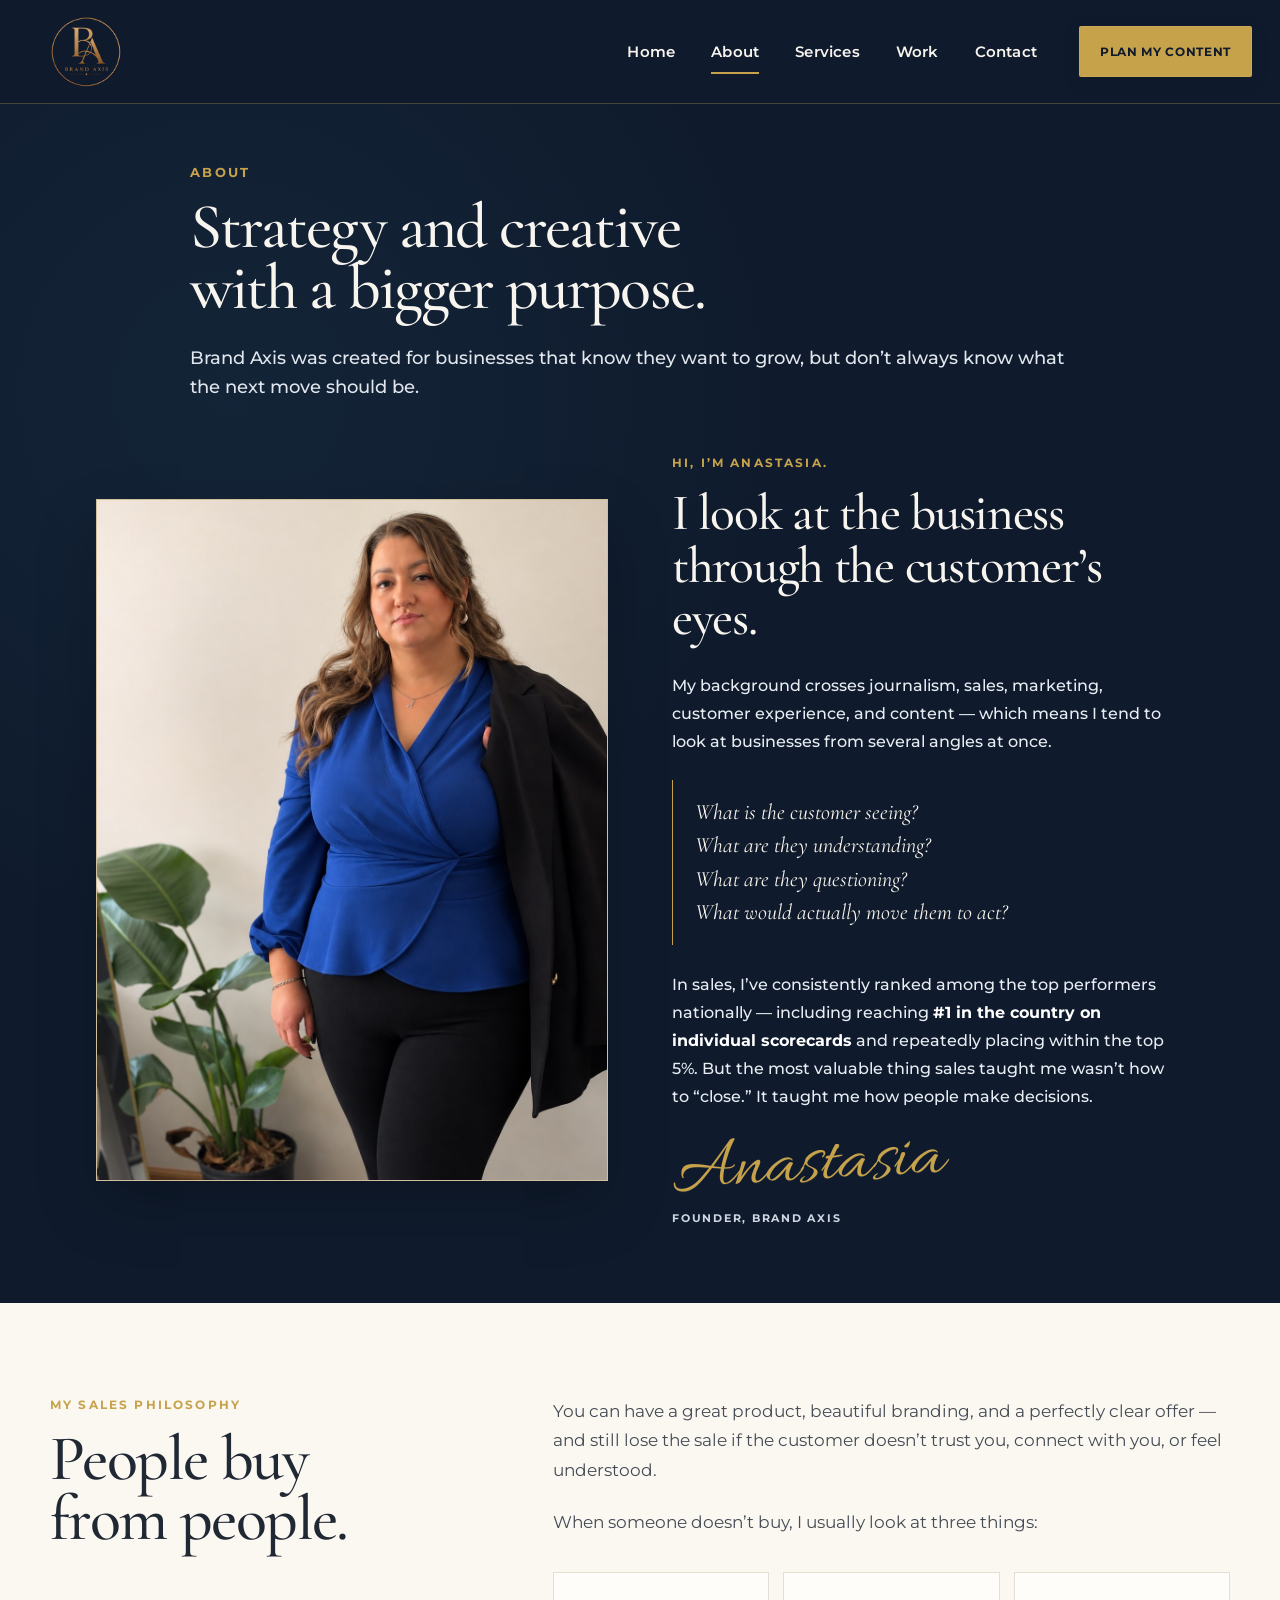
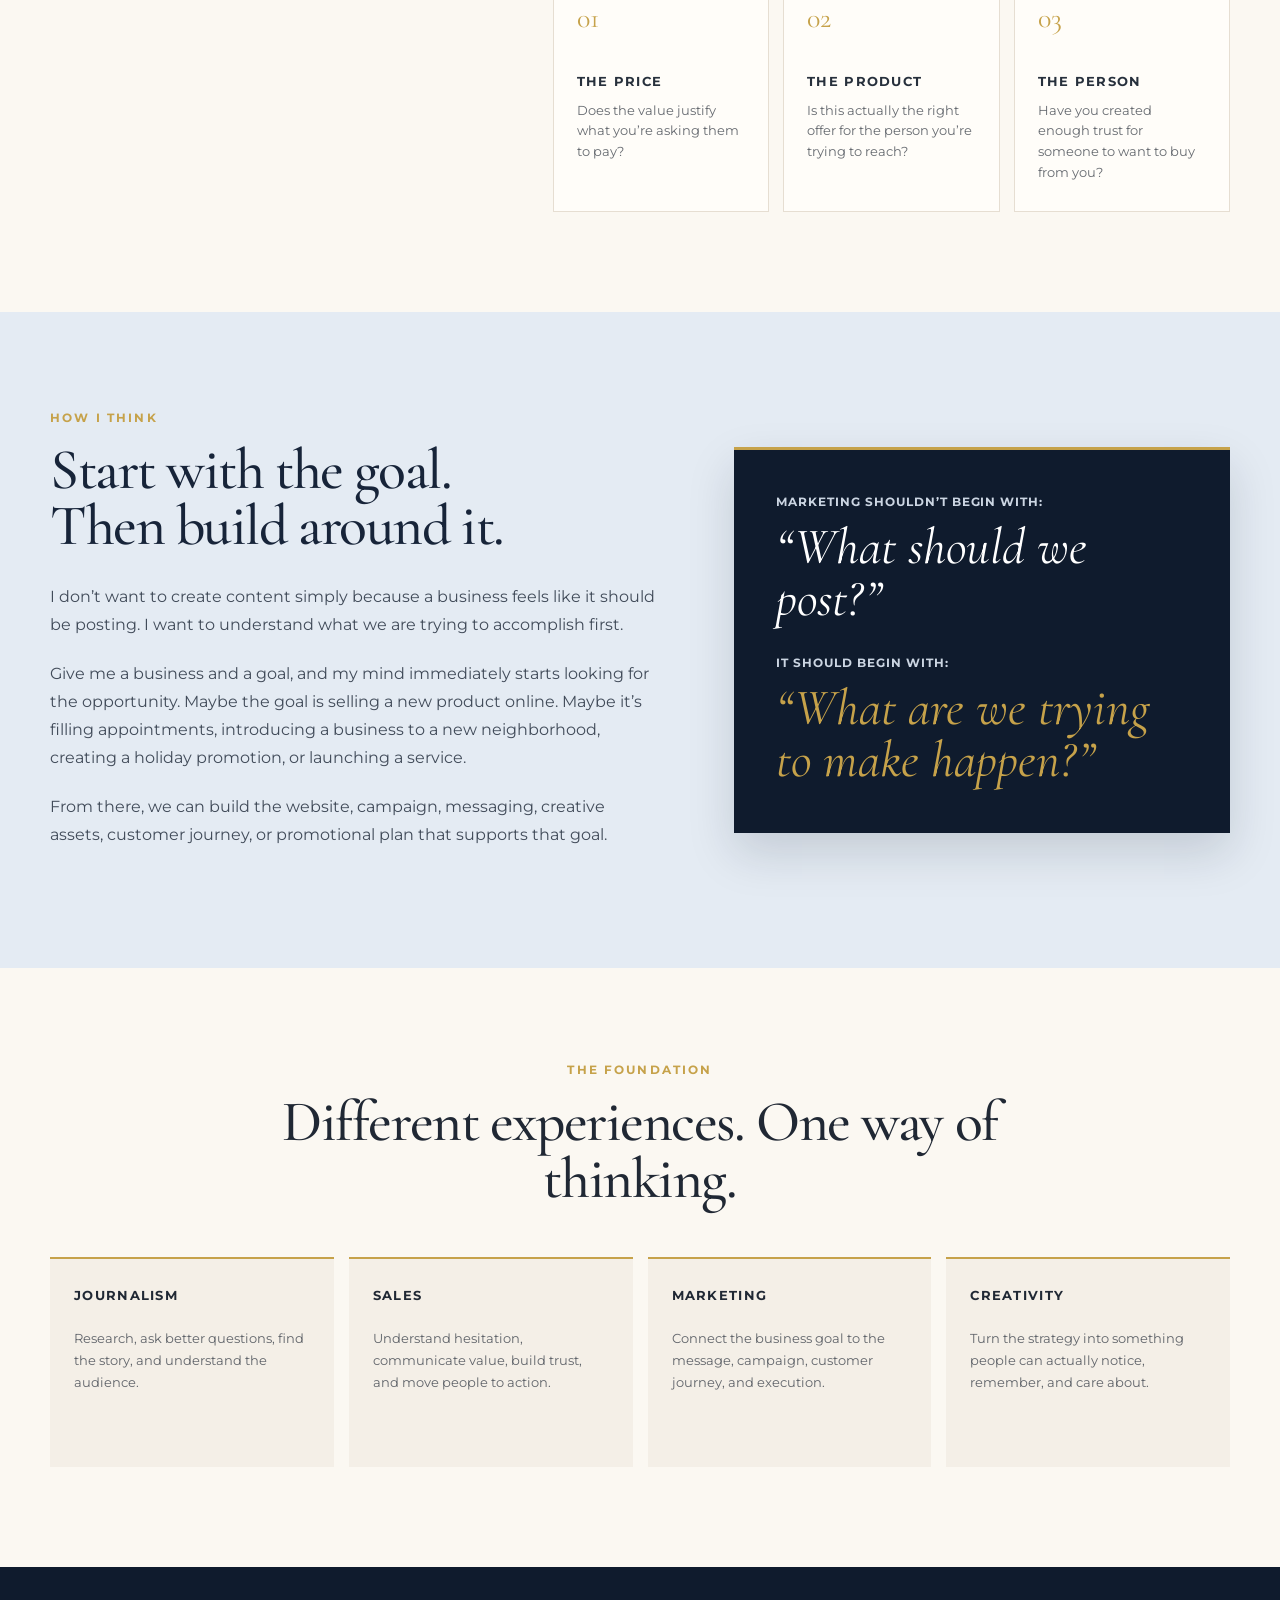
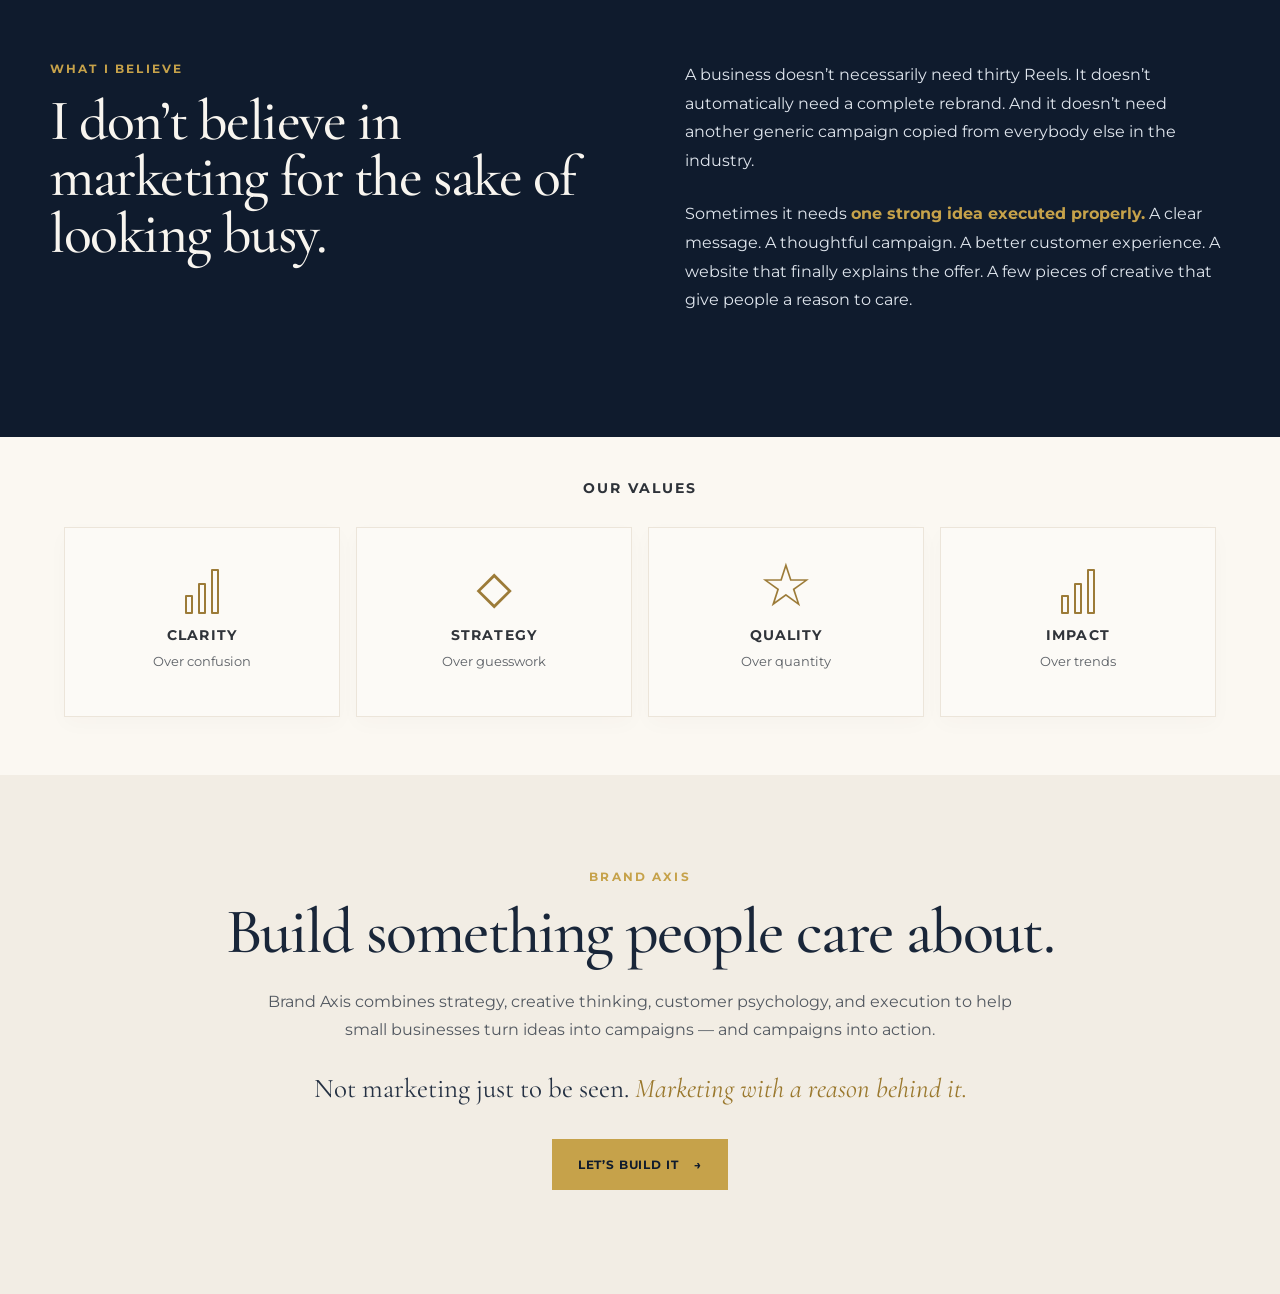
==== commit 9f99483c: "Add files via upload" ====
--- a/about.html
+++ b/about.html
@@ -3,16 +3,16 @@
 <head>
   <meta charset="UTF-8" />
   <meta name="viewport" content="width=device-width, initial-scale=1.0" />
-  <meta name="description" content="About Brand Axis — strategy and creative with a bigger purpose." />
-  <title>About | Brand Axis</title>
+  <meta name="description" content="About Anastasia Bohn, founder of Brand Axis — strategy, creative thinking, customer psychology, and marketing with a reason behind it." />
+  <title>About Anastasia | Brand Axis</title>
 
   <link rel="preconnect" href="https://fonts.googleapis.com">
   <link rel="preconnect" href="https://fonts.gstatic.com" crossorigin>
-  <link href="https://fonts.googleapis.com/css2?family=Cormorant+Garamond:ital,wght@0,500;0,600;1,500&family=Montserrat:wght@400;500;600;700&display=swap" rel="stylesheet">
+  <link href="https://fonts.googleapis.com/css2?family=Allura&family=Cormorant+Garamond:ital,wght@0,500;0,600;1,500&family=Montserrat:wght@400;500;600;700&display=swap" rel="stylesheet">
   <link rel="stylesheet" href="assets/css/styles.css" />
 </head>
 
-<body class="about-page">
+<body class="about-page about-page-v15">
   <header class="site-header">
     <div class="nav-shell">
       <a class="brand" href="index.html" aria-label="Brand Axis — Home">
@@ -36,35 +36,163 @@
   </header>
 
   <main>
-    <section class="about-hero">
-      <div class="about-intro">
+    <section class="about-hero about-hero-v15">
+      <div class="about-intro about-intro-v15">
         <p class="about-kicker">ABOUT</p>
         <h1>Strategy and creative<br>with a bigger purpose.</h1>
         <p class="about-subhead">
-          Brand Axis was created to help businesses and personal brands
-          communicate with clarity, consistency, and confidence.
+          Brand Axis was created for businesses that know they want to grow,
+          but don’t always know what the next move should be.
         </p>
       </div>
 
-      <div class="about-story-grid">
-        <div class="about-photo">
-          <img src="assets/images/about-founder.jpg" alt="Founder of Brand Axis holding a laptop" />
-        </div>
-
-        <div class="about-story-copy">
-          <p>
-            I believe every brand has something to say — and with the right strategy,
-            messaging, and creative, it can reach the people who need it most.
-          </p>
-
-          <p>
-            Brand Axis combines strategy, content, and creative to help you build a brand
-            that is not only beautiful, but also effective.
-          </p>
-
-          <div class="about-signature">
-            <img src="assets/images/about-signature.jpg" alt="Anastasia, Founder, Brand Axis" />
-          </div>
+      <div class="about-founder-grid">
+        <figure class="about-founder-photo">
+          <img src="assets/images/anastasia-founder.jpg" alt="Anastasia Bohn, founder of Brand Axis" />
+        </figure>
+
+        <div class="about-founder-copy">
+          <p class="about-section-label">HI, I’M ANASTASIA.</p>
+          <h2>I look at the business through the customer’s eyes.</h2>
+
+          <p>
+            My background crosses journalism, sales, marketing, customer experience, and content —
+            which means I tend to look at businesses from several angles at once.
+          </p>
+
+          <div class="about-question-stack" aria-label="Questions Anastasia asks when analyzing a business">
+            <span>What is the customer seeing?</span>
+            <span>What are they understanding?</span>
+            <span>What are they questioning?</span>
+            <span>What would actually move them to act?</span>
+          </div>
+
+          <p>
+            In sales, I’ve consistently ranked among the top performers nationally — including
+            reaching <strong>#1 in the country on individual scorecards</strong> and repeatedly placing
+            within the top 5%. But the most valuable thing sales taught me wasn’t how to “close.”
+            It taught me how people make decisions.
+          </p>
+
+          <div class="founder-signature" aria-label="Signed Anastasia">
+            <span>Anastasia</span>
+          </div>
+          <p class="founder-title">Founder, Brand Axis</p>
+        </div>
+      </div>
+    </section>
+
+    <section class="about-belief-section">
+      <div class="about-content-shell about-belief-grid">
+        <div class="about-belief-heading">
+          <p class="about-section-label">MY SALES PHILOSOPHY</p>
+          <h2>People buy<br>from people.</h2>
+        </div>
+
+        <div class="about-belief-copy">
+          <p>
+            You can have a great product, beautiful branding, and a perfectly clear offer — and still
+            lose the sale if the customer doesn’t trust you, connect with you, or feel understood.
+          </p>
+          <p>
+            When someone doesn’t buy, I usually look at three things:
+          </p>
+
+          <div class="decision-cards">
+            <article>
+              <span>01</span>
+              <h3>THE PRICE</h3>
+              <p>Does the value justify what you’re asking them to pay?</p>
+            </article>
+            <article>
+              <span>02</span>
+              <h3>THE PRODUCT</h3>
+              <p>Is this actually the right offer for the person you’re trying to reach?</p>
+            </article>
+            <article>
+              <span>03</span>
+              <h3>THE PERSON</h3>
+              <p>Have you created enough trust for someone to want to buy from you?</p>
+            </article>
+          </div>
+        </div>
+      </div>
+    </section>
+
+    <section class="about-thinking-section">
+      <div class="about-content-shell about-thinking-grid">
+        <div class="about-thinking-copy">
+          <p class="about-section-label">HOW I THINK</p>
+          <h2>Start with the goal.<br>Then build around it.</h2>
+
+          <p>
+            I don’t want to create content simply because a business feels like it should be posting.
+            I want to understand what we are trying to accomplish first.
+          </p>
+
+          <p>
+            Give me a business and a goal, and my mind immediately starts looking for the opportunity.
+            Maybe the goal is selling a new product online. Maybe it’s filling appointments, introducing
+            a business to a new neighborhood, creating a holiday promotion, or launching a service.
+          </p>
+
+          <p>
+            From there, we can build the website, campaign, messaging, creative assets, customer journey,
+            or promotional plan that supports that goal.
+          </p>
+        </div>
+
+        <aside class="about-pullquote">
+          <p>Marketing shouldn’t begin with:</p>
+          <blockquote>“What should we post?”</blockquote>
+          <p>It should begin with:</p>
+          <blockquote class="gold">“What are we trying to make happen?”</blockquote>
+        </aside>
+      </div>
+    </section>
+
+    <section class="about-background-section">
+      <div class="about-content-shell">
+        <p class="about-section-label centered">THE FOUNDATION</p>
+        <h2 class="about-centered-heading">Different experiences. One way of thinking.</h2>
+
+        <div class="about-foundation-grid">
+          <article>
+            <h3>JOURNALISM</h3>
+            <p>Research, ask better questions, find the story, and understand the audience.</p>
+          </article>
+          <article>
+            <h3>SALES</h3>
+            <p>Understand hesitation, communicate value, build trust, and move people to action.</p>
+          </article>
+          <article>
+            <h3>MARKETING</h3>
+            <p>Connect the business goal to the message, campaign, customer journey, and execution.</p>
+          </article>
+          <article>
+            <h3>CREATIVITY</h3>
+            <p>Turn the strategy into something people can actually notice, remember, and care about.</p>
+          </article>
+        </div>
+      </div>
+    </section>
+
+    <section class="about-manifesto-section">
+      <div class="about-content-shell about-manifesto-grid">
+        <div>
+          <p class="about-section-label">WHAT I BELIEVE</p>
+          <h2>I don’t believe in marketing for the sake of looking busy.</h2>
+        </div>
+        <div class="about-manifesto-copy">
+          <p>
+            A business doesn’t necessarily need thirty Reels. It doesn’t automatically need a complete
+            rebrand. And it doesn’t need another generic campaign copied from everybody else in the industry.
+          </p>
+          <p>
+            Sometimes it needs <strong>one strong idea executed properly.</strong> A clear message. A thoughtful
+            campaign. A better customer experience. A website that finally explains the offer. A few pieces
+            of creative that give people a reason to care.
+          </p>
         </div>
       </div>
     </section>
@@ -102,6 +230,19 @@
         </article>
       </div>
     </section>
+
+    <section class="about-closing-section">
+      <div class="about-content-shell about-closing-inner">
+        <p class="about-section-label">BRAND AXIS</p>
+        <h2>Build something people care about.</h2>
+        <p>
+          Brand Axis combines strategy, creative thinking, customer psychology, and execution to help
+          small businesses turn ideas into campaigns — and campaigns into action.
+        </p>
+        <p class="about-closing-line">Not marketing just to be seen. <em>Marketing with a reason behind it.</em></p>
+        <a class="about-closing-cta" href="index.html#contact">LET’S BUILD IT <span aria-hidden="true">→</span></a>
+      </div>
+    </section>
   </main>
 
   <script src="assets/js/main.js"></script>
--- a/assets/css/styles.css
+++ b/assets/css/styles.css
@@ -2139,3 +2139,460 @@
     grid-template-columns: 1fr;
   }
 }
+
+/* =========================================================
+   ABOUT v15 — founder-led story
+   ========================================================= */
+.about-page-v15 {
+  background: #fbf8f2;
+  color: #252a31;
+}
+
+.about-hero-v15 {
+  padding-bottom: 78px;
+}
+
+.about-intro-v15 {
+  width: min(1180px, 100%);
+  margin: 0 auto 54px;
+}
+
+.about-founder-grid {
+  width: min(1180px, 100%);
+  margin: 0 auto;
+  display: grid;
+  grid-template-columns: minmax(0, 48%) minmax(0, 52%);
+  gap: clamp(44px, 5vw, 76px);
+  align-items: center;
+}
+
+.about-founder-photo {
+  margin: 0;
+  border: 1px solid rgba(198, 162, 74, .34);
+  box-shadow: 0 26px 56px rgba(0, 0, 0, .22);
+  overflow: hidden;
+  background: #d9d0c5;
+}
+
+.about-founder-photo img {
+  width: 100%;
+  aspect-ratio: 3 / 4;
+  object-fit: cover;
+  object-position: center top;
+}
+
+.about-founder-copy {
+  max-width: 590px;
+}
+
+.about-section-label {
+  margin: 0 0 17px;
+  color: var(--gold);
+  font-size: 12px;
+  font-weight: 700;
+  letter-spacing: .18em;
+}
+
+.about-founder-copy h2,
+.about-belief-heading h2,
+.about-thinking-copy h2,
+.about-manifesto-grid h2,
+.about-closing-inner h2,
+.about-centered-heading {
+  margin: 0;
+  font-family: "Cormorant Garamond", Georgia, serif;
+  font-weight: 500;
+  letter-spacing: -.025em;
+}
+
+.about-founder-copy h2 {
+  max-width: 540px;
+  margin-bottom: 28px;
+  color: var(--ivory);
+  font-size: clamp(42px, 4vw, 62px);
+  line-height: 1.02;
+}
+
+.about-founder-copy > p:not(.about-section-label):not(.founder-title) {
+  margin: 0 0 24px;
+  color: #e8edf3;
+  font-size: 16px;
+  line-height: 1.75;
+  font-weight: 500;
+}
+
+.about-founder-copy strong {
+  color: #fff;
+}
+
+.about-question-stack {
+  margin: 6px 0 26px;
+  padding: 20px 0 20px 22px;
+  border-left: 1px solid var(--gold);
+  display: grid;
+  gap: 8px;
+}
+
+.about-question-stack span {
+  color: #f7f3eb;
+  font-family: "Cormorant Garamond", Georgia, serif;
+  font-size: 22px;
+  font-style: italic;
+  line-height: 1.15;
+}
+
+.founder-signature {
+  margin: 30px 0 -4px;
+}
+
+.founder-signature span {
+  display: inline-block;
+  color: var(--gold);
+  font-family: "Allura", "Brush Script MT", "Segoe Script", cursive;
+  font-size: clamp(58px, 5.8vw, 86px);
+  font-weight: 400;
+  line-height: .88;
+  transform: rotate(-3deg);
+  transform-origin: left center;
+  text-shadow: 0 1px 0 rgba(255,255,255,.04);
+}
+
+.founder-title {
+  margin: 8px 0 0;
+  color: #cfd7e2;
+  font-size: 11px;
+  font-weight: 700;
+  letter-spacing: .16em;
+  text-transform: uppercase;
+}
+
+.about-content-shell {
+  width: min(1180px, calc(100% - 64px));
+  margin: 0 auto;
+}
+
+.about-belief-section {
+  padding: 94px 0 100px;
+  background: #fbf8f2;
+}
+
+.about-belief-grid {
+  display: grid;
+  grid-template-columns: minmax(0, 35%) minmax(0, 65%);
+  gap: clamp(54px, 7vw, 100px);
+  align-items: start;
+}
+
+.about-belief-heading h2 {
+  color: #202834;
+  font-size: clamp(54px, 5vw, 76px);
+  line-height: .95;
+}
+
+.about-belief-copy > p {
+  max-width: 730px;
+  margin: 0 0 22px;
+  color: #454b54;
+  font-size: 17px;
+  line-height: 1.75;
+}
+
+.decision-cards {
+  margin-top: 34px;
+  display: grid;
+  grid-template-columns: repeat(3, 1fr);
+  gap: 14px;
+}
+
+.decision-cards article {
+  min-height: 220px;
+  padding: 28px 23px;
+  border: 1px solid #e6ded2;
+  background: #fffdf9;
+}
+
+.decision-cards article > span {
+  display: block;
+  margin-bottom: 38px;
+  color: var(--gold);
+  font-family: "Cormorant Garamond", Georgia, serif;
+  font-size: 28px;
+}
+
+.decision-cards h3 {
+  margin: 0 0 11px;
+  color: #27303c;
+  font-size: 13px;
+  letter-spacing: .1em;
+}
+
+.decision-cards p {
+  margin: 0;
+  color: #666a70;
+  font-size: 13px;
+  line-height: 1.6;
+}
+
+.about-thinking-section {
+  padding: 98px 0;
+  background: #e4ebf3;
+}
+
+.about-thinking-grid {
+  display: grid;
+  grid-template-columns: minmax(0, 58%) minmax(280px, 42%);
+  gap: clamp(46px, 6vw, 90px);
+  align-items: center;
+}
+
+.about-thinking-copy h2 {
+  margin-bottom: 28px;
+  color: #172439;
+  font-size: clamp(48px, 4.5vw, 68px);
+  line-height: .98;
+}
+
+.about-thinking-copy > p:not(.about-section-label) {
+  margin: 0 0 21px;
+  color: #414b59;
+  font-size: 16px;
+  line-height: 1.75;
+}
+
+.about-pullquote {
+  padding: 44px 42px 46px;
+  background: var(--axis-blue);
+  border-top: 3px solid var(--gold);
+  box-shadow: 0 20px 44px rgba(15, 27, 45, .15);
+}
+
+.about-pullquote > p {
+  margin: 0 0 12px;
+  color: #cbd5e2;
+  font-size: 12px;
+  font-weight: 700;
+  letter-spacing: .08em;
+  text-transform: uppercase;
+}
+
+.about-pullquote blockquote {
+  margin: 0 0 30px;
+  color: #fff;
+  font-family: "Cormorant Garamond", Georgia, serif;
+  font-size: clamp(36px, 4vw, 52px);
+  font-style: italic;
+  line-height: 1.02;
+}
+
+.about-pullquote blockquote:last-child {
+  margin-bottom: 0;
+}
+
+.about-pullquote .gold {
+  color: var(--gold);
+}
+
+.about-background-section {
+  padding: 94px 0 100px;
+  background: #fbf8f2;
+}
+
+.about-section-label.centered {
+  text-align: center;
+}
+
+.about-centered-heading {
+  max-width: 760px;
+  margin: 0 auto 48px;
+  text-align: center;
+  color: #202834;
+  font-size: clamp(46px, 4.5vw, 64px);
+  line-height: 1;
+}
+
+.about-foundation-grid {
+  display: grid;
+  grid-template-columns: repeat(4, 1fr);
+  gap: 15px;
+}
+
+.about-foundation-grid article {
+  min-height: 210px;
+  padding: 28px 24px;
+  border-top: 2px solid var(--gold);
+  background: #f4efe7;
+}
+
+.about-foundation-grid h3 {
+  margin: 0 0 24px;
+  color: #202834;
+  font-size: 13px;
+  letter-spacing: .1em;
+}
+
+.about-foundation-grid p {
+  margin: 0;
+  color: #60646a;
+  font-size: 13px;
+  line-height: 1.7;
+}
+
+.about-manifesto-section {
+  padding: 94px 0 98px;
+  background: var(--axis-blue);
+}
+
+.about-manifesto-grid {
+  display: grid;
+  grid-template-columns: minmax(0, 47%) minmax(0, 53%);
+  gap: clamp(50px, 7vw, 100px);
+  align-items: start;
+}
+
+.about-manifesto-grid h2 {
+  color: var(--ivory);
+  font-size: clamp(48px, 4.5vw, 68px);
+  line-height: .98;
+}
+
+.about-manifesto-copy p {
+  margin: 0 0 24px;
+  color: #e0e6ee;
+  font-size: 16px;
+  line-height: 1.8;
+}
+
+.about-manifesto-copy strong {
+  color: var(--gold);
+}
+
+.about-closing-section {
+  padding: 94px 0 104px;
+  background: #f2ede4;
+}
+
+.about-closing-inner {
+  max-width: 850px;
+  text-align: center;
+}
+
+.about-closing-inner h2 {
+  margin-bottom: 25px;
+  color: #192639;
+  font-size: clamp(52px, 5vw, 76px);
+  line-height: .96;
+}
+
+.about-closing-inner > p:not(.about-section-label):not(.about-closing-line) {
+  max-width: 760px;
+  margin: 0 auto 20px;
+  color: #525860;
+  font-size: 16px;
+  line-height: 1.75;
+}
+
+.about-closing-line {
+  margin: 28px 0 34px;
+  color: #253143;
+  font-family: "Cormorant Garamond", Georgia, serif;
+  font-size: 27px;
+  line-height: 1.25;
+}
+
+.about-closing-line em {
+  color: #9a782d;
+}
+
+.about-closing-cta {
+  display: inline-flex;
+  align-items: center;
+  gap: 16px;
+  padding: 18px 26px;
+  background: var(--gold);
+  color: var(--axis-blue);
+  text-decoration: none;
+  font-size: 12px;
+  font-weight: 700;
+  letter-spacing: .07em;
+  transition: transform .2s ease, filter .2s ease;
+}
+
+.about-closing-cta:hover,
+.about-closing-cta:focus-visible {
+  transform: translateY(-1px);
+  filter: brightness(1.05);
+}
+
+@media (max-width: 980px) {
+  .about-founder-grid,
+  .about-belief-grid,
+  .about-thinking-grid,
+  .about-manifesto-grid {
+    grid-template-columns: 1fr;
+  }
+
+  .about-founder-copy {
+    max-width: 760px;
+  }
+
+  .about-belief-grid,
+  .about-thinking-grid,
+  .about-manifesto-grid {
+    gap: 42px;
+  }
+
+  .decision-cards {
+    grid-template-columns: 1fr 1fr 1fr;
+  }
+
+  .about-foundation-grid {
+    grid-template-columns: 1fr 1fr;
+  }
+}
+
+@media (max-width: 680px) {
+  .about-hero-v15 {
+    padding: 38px 20px 54px;
+  }
+
+  .about-intro-v15 {
+    margin-bottom: 36px;
+  }
+
+  .about-founder-grid {
+    gap: 34px;
+  }
+
+  .about-content-shell {
+    width: min(100% - 38px, 1180px);
+  }
+
+  .about-belief-section,
+  .about-thinking-section,
+  .about-background-section,
+  .about-manifesto-section,
+  .about-closing-section {
+    padding: 66px 0 70px;
+  }
+
+  .decision-cards,
+  .about-foundation-grid {
+    grid-template-columns: 1fr;
+  }
+
+  .decision-cards article {
+    min-height: 0;
+  }
+
+  .decision-cards article > span {
+    margin-bottom: 22px;
+  }
+
+  .about-pullquote {
+    padding: 34px 26px 36px;
+  }
+
+  .founder-signature span {
+    font-size: 68px;
+  }
+}
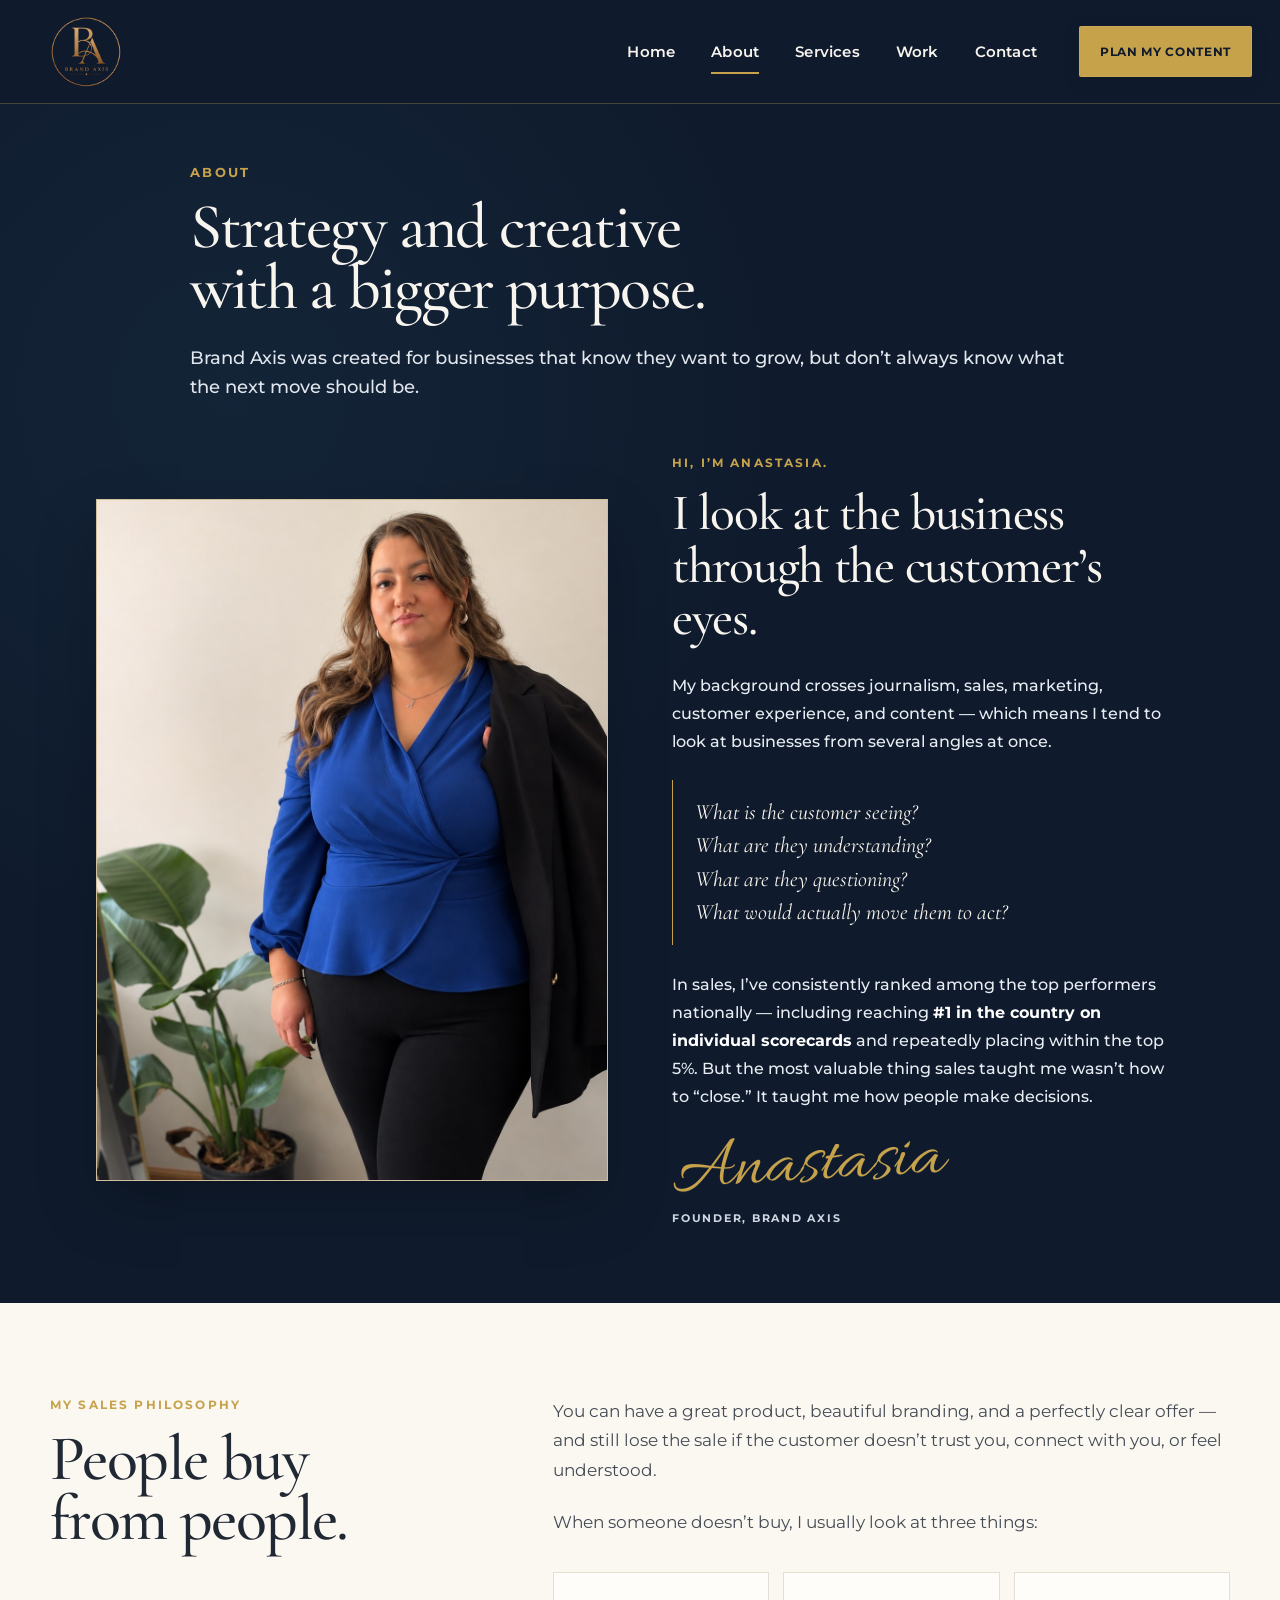
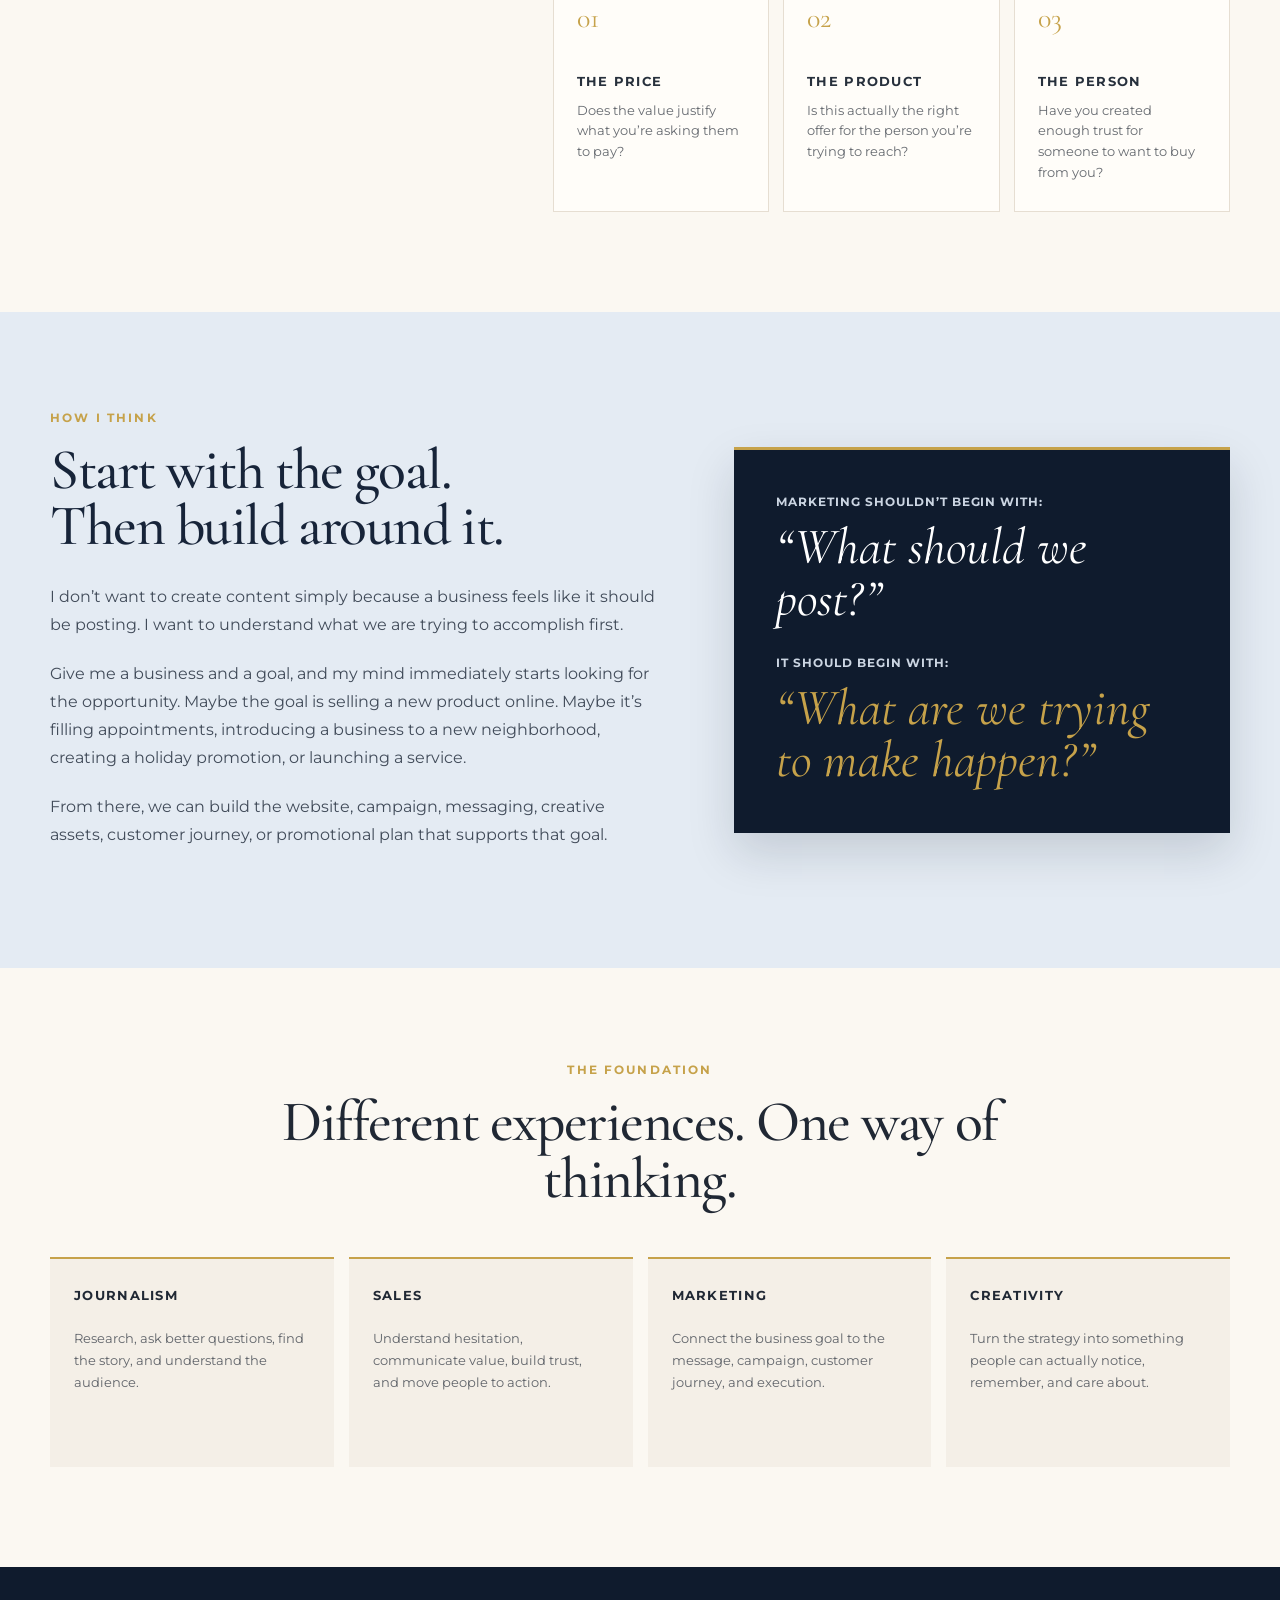
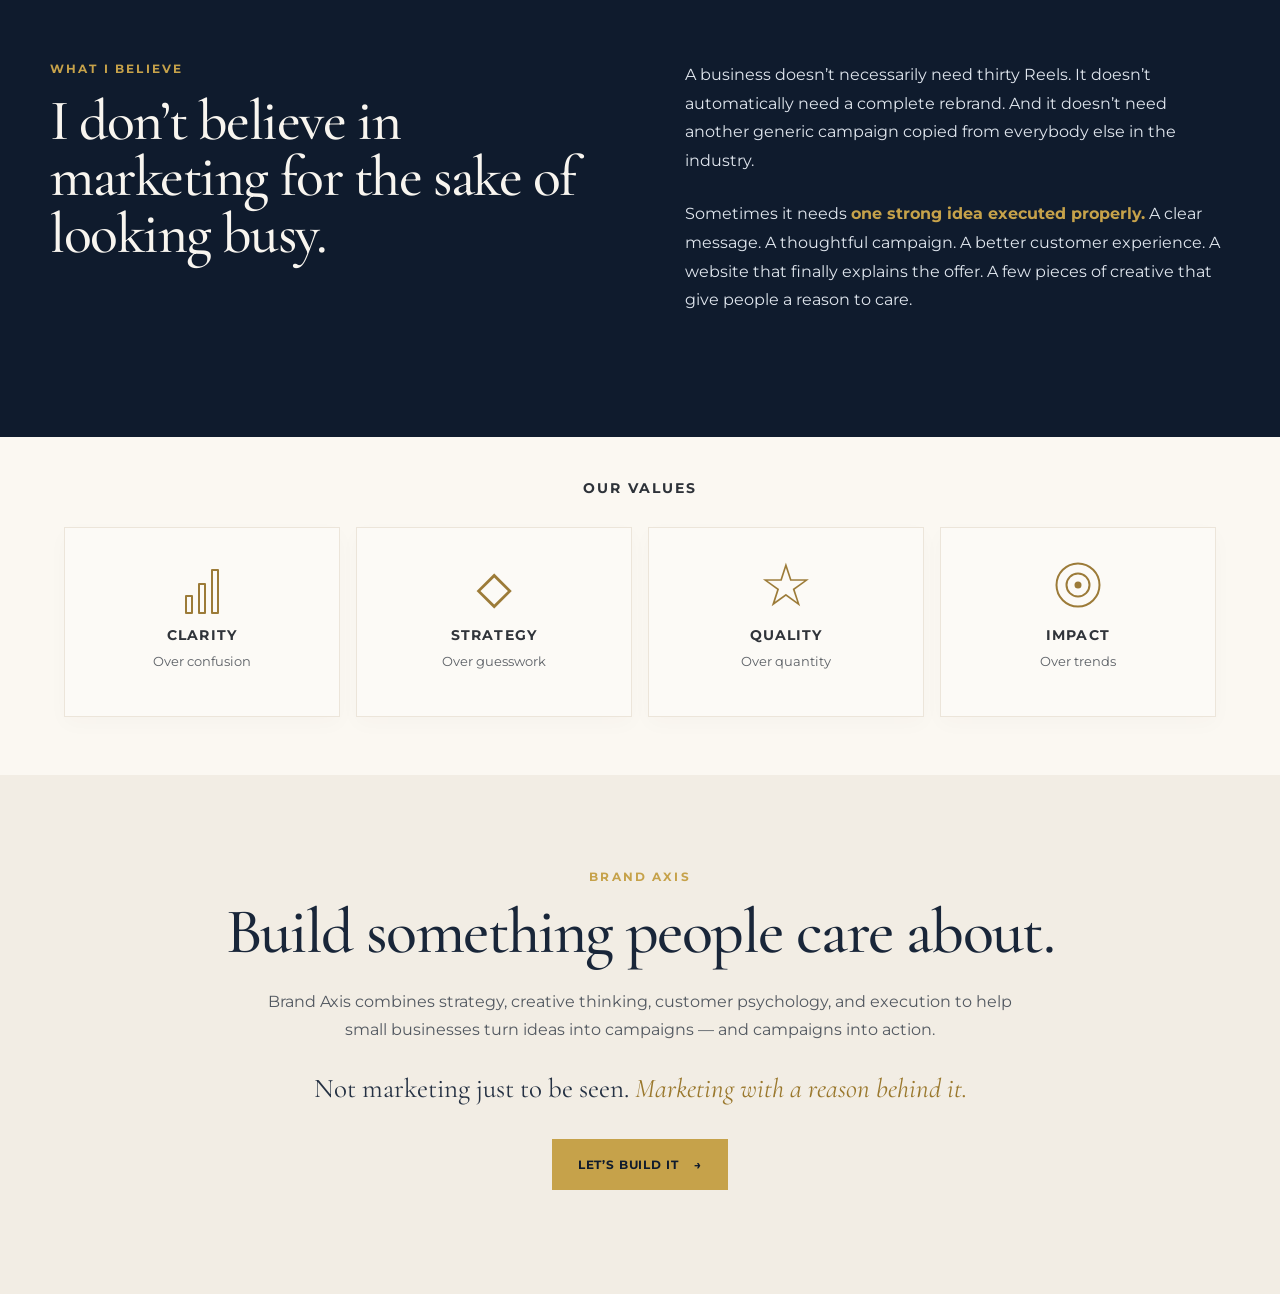
==== commit daf4505d: "Add files via upload" ====
--- a/about.html
+++ b/about.html
@@ -222,8 +222,10 @@
         </article>
 
         <article class="value-card">
-          <div class="value-icon bars" aria-hidden="true">
-            <span></span><span></span><span></span>
+          <div class="value-icon impact" aria-hidden="true">
+            <span class="impact-ring impact-ring-outer"></span>
+            <span class="impact-ring impact-ring-inner"></span>
+            <span class="impact-dot"></span>
           </div>
           <h2>IMPACT</h2>
           <p>Over trends</p>
--- a/assets/css/styles.css
+++ b/assets/css/styles.css
@@ -2069,6 +2069,40 @@
   font-size: 60px;
 }
 
+.value-icon.impact {
+  position: relative;
+  align-items: center;
+}
+
+.value-icon.impact .impact-ring,
+.value-icon.impact .impact-dot {
+  position: absolute;
+  left: 50%;
+  top: 50%;
+  transform: translate(-50%, -50%);
+  border-radius: 50%;
+}
+
+.value-icon.impact .impact-ring {
+  border: 2px solid #9c7b38;
+}
+
+.value-icon.impact .impact-ring-outer {
+  width: 45px;
+  height: 45px;
+}
+
+.value-icon.impact .impact-ring-inner {
+  width: 25px;
+  height: 25px;
+}
+
+.value-icon.impact .impact-dot {
+  width: 7px;
+  height: 7px;
+  background: #9c7b38;
+}
+
 .value-card h2 {
   margin: 0 0 8px;
   color: #30343a;
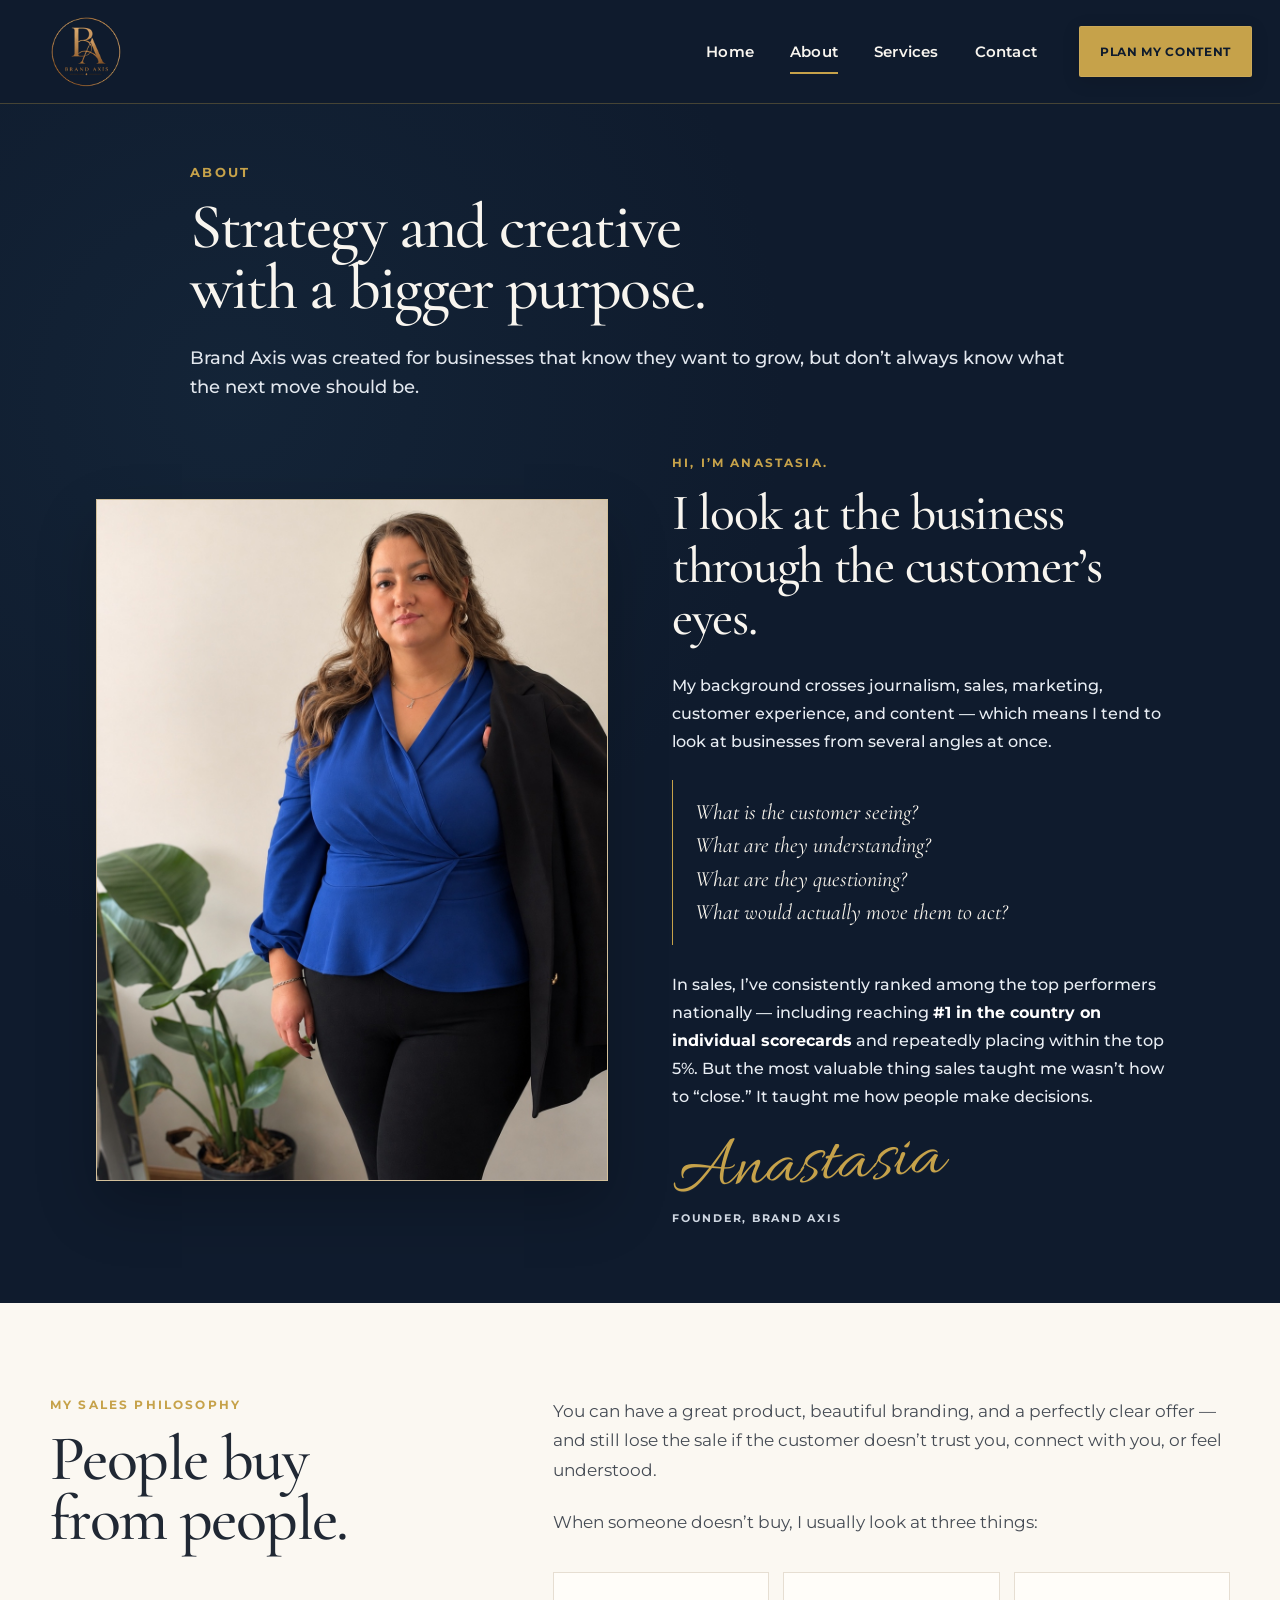
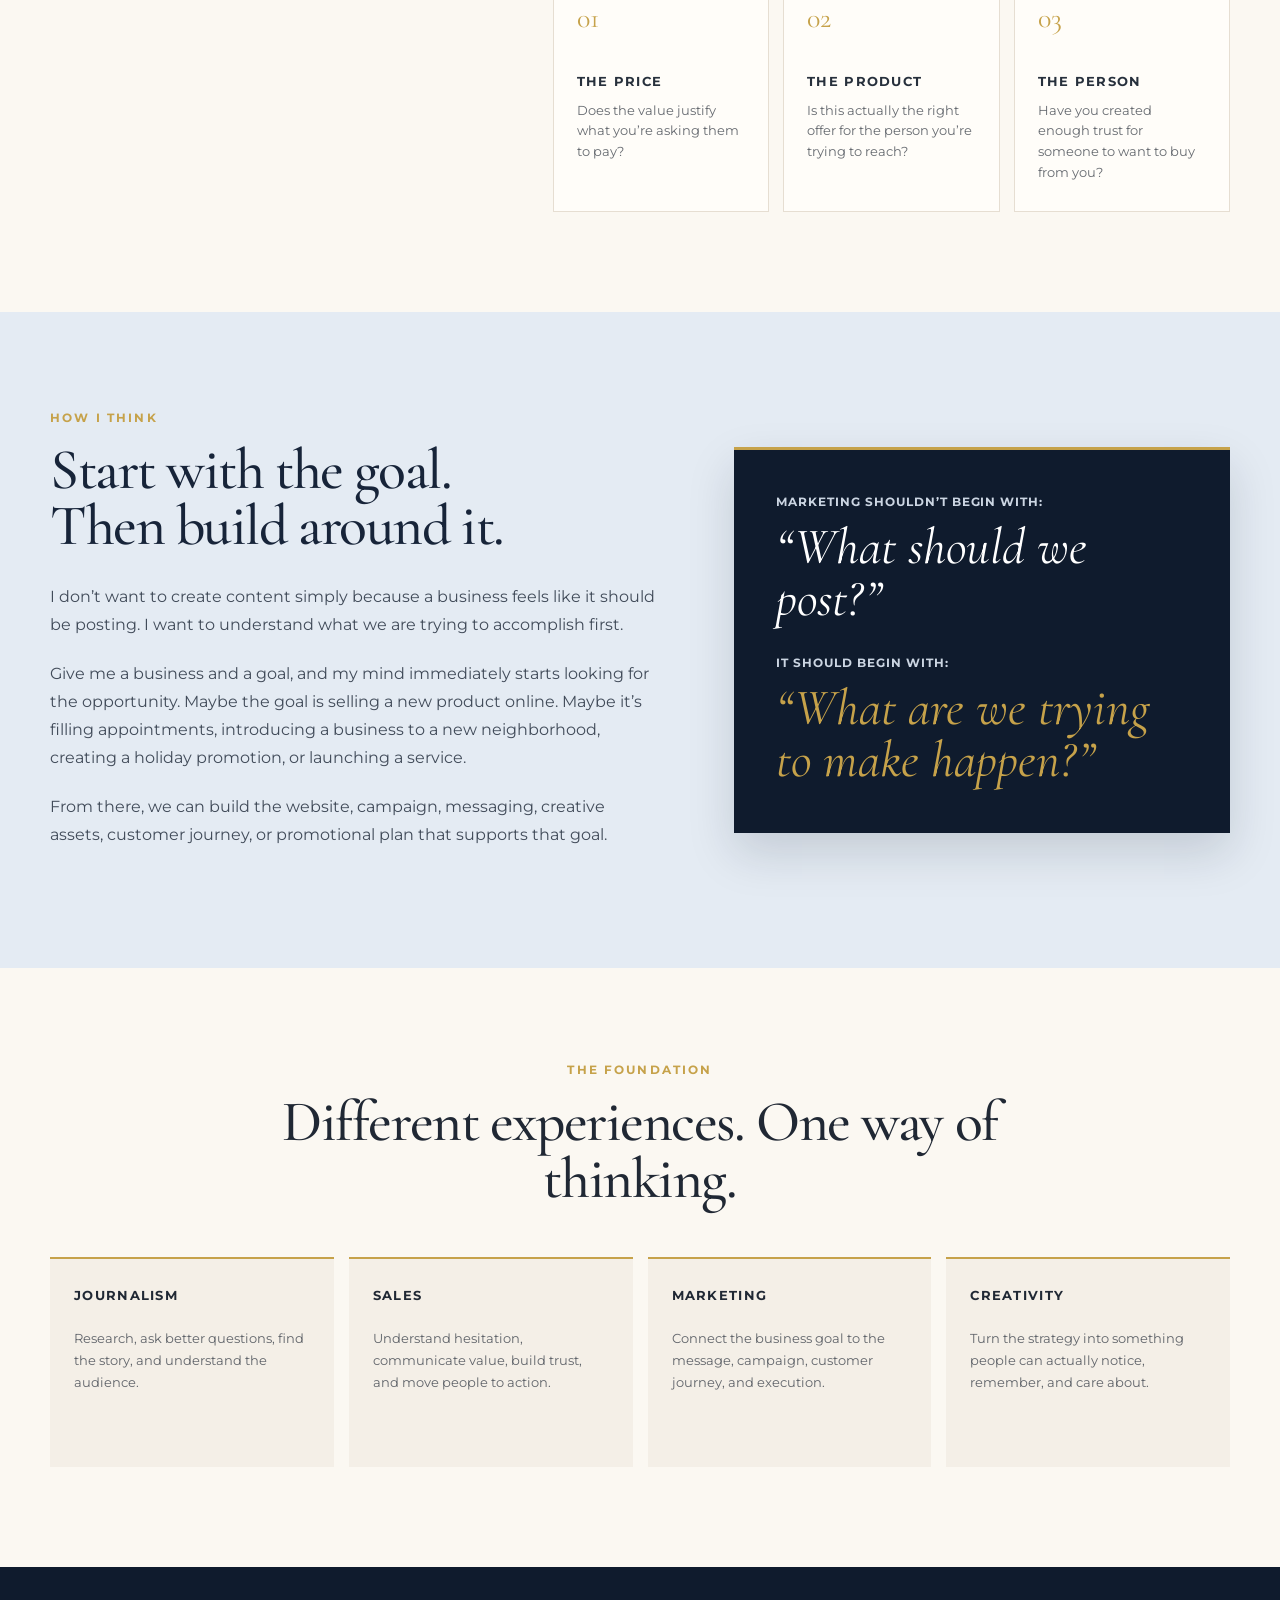
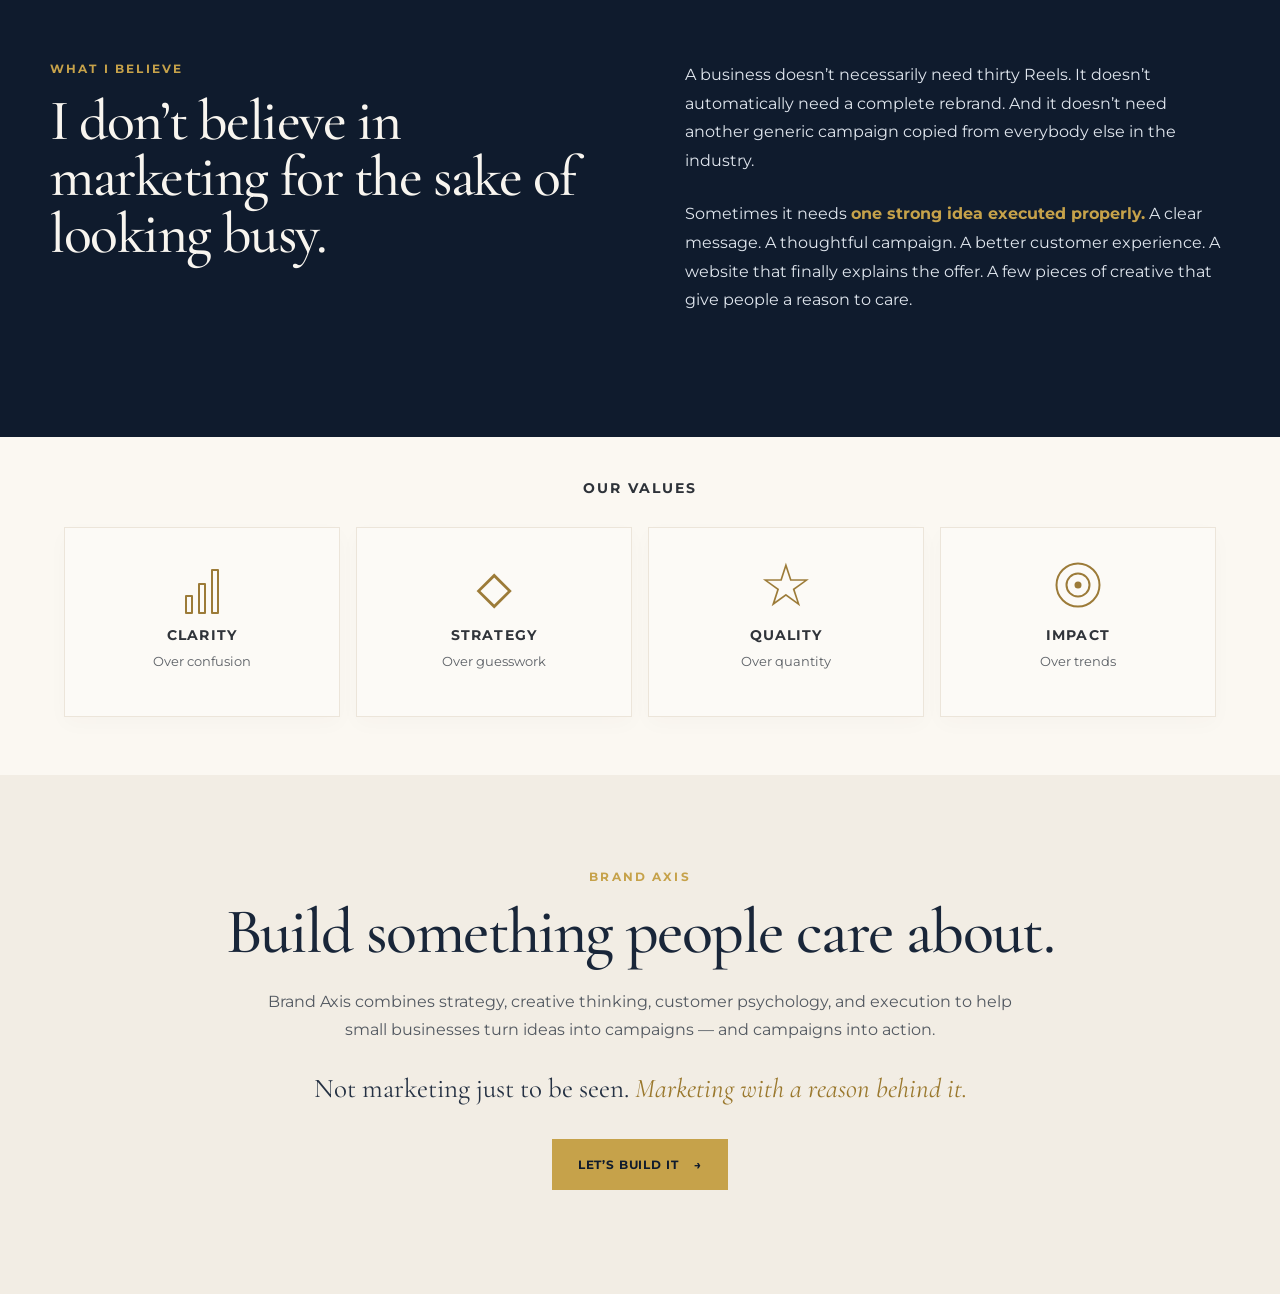
==== commit 271bcf50: "Add files via upload" ====
--- a/about.html
+++ b/about.html
@@ -27,11 +27,10 @@
         <a href="index.html">Home</a>
         <a class="active" href="about.html" aria-current="page">About</a>
         <a href="services.html">Services</a>
-        <a href="index.html#work">Work</a>
-        <a href="index.html#contact">Contact</a>
+        <a href="contact.html">Contact</a>
       </nav>
 
-      <a class="header-cta" href="index.html#contact">PLAN MY CONTENT</a>
+      <a class="header-cta" href="contact.html">PLAN MY CONTENT</a>
     </div>
   </header>
 
@@ -242,7 +241,7 @@
           small businesses turn ideas into campaigns — and campaigns into action.
         </p>
         <p class="about-closing-line">Not marketing just to be seen. <em>Marketing with a reason behind it.</em></p>
-        <a class="about-closing-cta" href="index.html#contact">LET’S BUILD IT <span aria-hidden="true">→</span></a>
+        <a class="about-closing-cta" href="contact.html">LET’S BUILD IT <span aria-hidden="true">→</span></a>
       </div>
     </section>
   </main>
--- a/assets/css/styles.css
+++ b/assets/css/styles.css
@@ -254,7 +254,7 @@
 .hero-blur {
   position: absolute;
   inset: -28px -18px -28px -90px;
-  background-image: url("../images/hero-woman.jpg");
+  background-image: url("../images/anastasia-home-hero.png");
   background-size: cover;
   background-position: center 32%;
   filter: blur(24px) brightness(.90) saturate(1.05);
@@ -266,18 +266,15 @@
 
 .hero-visual img {
   position: absolute;
-  top: 0;
-  right: 0;
-  bottom: 0;
-  left: auto;
-  width: auto;
+  inset: 0 0 0 auto;
+  width: 100%;
   max-width: none;
   height: 100%;
-  object-fit: contain;
-  object-position: right bottom;
-  filter: brightness(1.03) contrast(1.025) saturate(1.07);
-  -webkit-mask-image: linear-gradient(90deg, transparent 0%, rgba(0,0,0,.18) 8%, rgba(0,0,0,.82) 24%, #000 38%, #000 100%);
-  mask-image: linear-gradient(90deg, transparent 0%, rgba(0,0,0,.18) 8%, rgba(0,0,0,.82) 24%, #000 38%, #000 100%);
+  object-fit: cover;
+  object-position: 62% 46%;
+  filter: brightness(.92) contrast(1.035) saturate(.98);
+  -webkit-mask-image: linear-gradient(90deg, transparent 0%, rgba(0,0,0,.16) 10%, rgba(0,0,0,.82) 28%, #000 44%, #000 100%);
+  mask-image: linear-gradient(90deg, transparent 0%, rgba(0,0,0,.16) 10%, rgba(0,0,0,.82) 28%, #000 44%, #000 100%);
 }
 
 .hero-visual::after {
@@ -323,40 +320,6 @@
   font-size: 12px;
   opacity: .9;
 }
-
-/* PLACEHOLDERS */
-.placeholder-section {
-  background: var(--ivory);
-  color: var(--axis-blue);
-  padding: 96px 0;
-}
-
-.placeholder-section.alt { background: var(--mist); }
-
-.placeholder-section .eyebrow {
-  color: var(--gold);
-  font-size: 12px;
-  letter-spacing: .18em;
-  font-weight: 700;
-  margin-bottom: 12px;
-}
-
-.placeholder-section h2 {
-  margin: 0 0 18px;
-  font-family: "Cormorant Garamond", Georgia, serif;
-  font-size: 54px;
-  line-height: 1;
-  font-weight: 600;
-}
-
-.placeholder-section p {
-  max-width: 700px;
-  font-size: 17px;
-  line-height: 1.7;
-  color: var(--gray);
-}
-
-.placeholder-section a { color: var(--axis-blue); }
 
 /* RESPONSIVE */
 @media (max-width: 980px) {
@@ -2630,3 +2593,426 @@
     font-size: 68px;
   }
 }
+
+
+/* =========================================================
+   HOME PAGE — polished multipage landing page (v17)
+   ========================================================= */
+.home-page {
+  background: var(--ivory);
+}
+
+.home-hero .hero-visual {
+  width: 60%;
+}
+
+.home-hero .hero-blur {
+  inset: -34px -22px -34px -120px;
+  background-size: cover;
+  background-position: 62% 46%;
+  filter: blur(28px) brightness(.70) saturate(.92);
+  opacity: .44;
+  transform: scale(1.08);
+  -webkit-mask-image: linear-gradient(90deg, transparent 0%, rgba(0,0,0,.66) 27%, #000 58%);
+  mask-image: linear-gradient(90deg, transparent 0%, rgba(0,0,0,.66) 27%, #000 58%);
+}
+
+.home-hero .hero-visual::before {
+  content: "";
+  position: absolute;
+  inset: 0;
+  z-index: 1;
+  pointer-events: none;
+  background:
+    linear-gradient(90deg,
+      var(--axis-blue) 0%,
+      rgba(15,27,45,.90) 15%,
+      rgba(15,27,45,.42) 38%,
+      rgba(15,27,45,.08) 64%,
+      rgba(9,21,35,.18) 100%),
+    linear-gradient(180deg, rgba(9,21,35,.08), transparent 42%, rgba(9,21,35,.28));
+}
+
+.home-hero .hero-visual img {
+  z-index: 0;
+}
+
+.home-positioning {
+  color: var(--axis-blue);
+  background:
+    radial-gradient(circle at 12% 4%, rgba(255,255,255,.95), transparent 30%),
+    linear-gradient(180deg, #fbf8f2 0%, #f7f2ea 100%);
+  padding: 104px 0 108px;
+}
+
+.home-positioning-shell {
+  width: min(1180px, calc(100% - 56px));
+  margin-inline: auto;
+}
+
+.home-positioning-intro {
+  max-width: 900px;
+}
+
+.home-kicker {
+  margin: 0 0 17px;
+  color: var(--gold);
+  font-size: 12px;
+  font-weight: 700;
+  line-height: 1.5;
+  letter-spacing: .16em;
+}
+
+.home-positioning h2,
+.home-closing h2 {
+  margin: 0;
+  font-family: "Cormorant Garamond", Georgia, serif;
+  font-weight: 600;
+  letter-spacing: -.025em;
+}
+
+.home-positioning h2 {
+  max-width: 980px;
+  color: #17263a;
+  font-size: clamp(50px, 5vw, 72px);
+  line-height: .98;
+}
+
+.home-positioning h2 em,
+.home-closing h2 em {
+  color: var(--gold);
+  font-weight: 500;
+  font-style: italic;
+}
+
+.home-positioning-intro > p:last-child {
+  max-width: 760px;
+  margin: 28px 0 0;
+  color: #5d6570;
+  font-size: 17px;
+  line-height: 1.78;
+}
+
+.home-values-grid {
+  display: grid;
+  grid-template-columns: repeat(3, minmax(0, 1fr));
+  gap: 18px;
+  margin-top: 66px;
+}
+
+.home-values-grid article {
+  min-height: 260px;
+  padding: 34px 32px 36px;
+  border-top: 2px solid var(--gold);
+  background: rgba(255,255,255,.58);
+  box-shadow: 0 18px 42px rgba(31,39,51,.055);
+}
+
+.home-value-number {
+  display: block;
+  margin-bottom: 42px;
+  color: #9d7e33;
+  font-family: "Cormorant Garamond", Georgia, serif;
+  font-size: 22px;
+  font-style: italic;
+}
+
+.home-values-grid h3 {
+  margin: 0 0 13px;
+  color: #1d2a3b;
+  font-family: "Cormorant Garamond", Georgia, serif;
+  font-size: 36px;
+  font-weight: 600;
+  line-height: 1;
+}
+
+.home-values-grid p {
+  margin: 0;
+  color: #676b72;
+  font-size: 14px;
+  line-height: 1.75;
+}
+
+.home-positioning-actions {
+  display: flex;
+  align-items: center;
+  gap: 30px;
+  margin-top: 44px;
+}
+
+.home-link-button {
+  display: inline-flex;
+  align-items: center;
+  justify-content: center;
+  gap: 14px;
+  min-height: 56px;
+  padding: 17px 24px;
+  text-decoration: none;
+  font-size: 12px;
+  font-weight: 700;
+  letter-spacing: .08em;
+  transition: transform .2s ease, filter .2s ease;
+}
+
+.home-link-button:hover,
+.home-link-button:focus-visible,
+.home-text-link:hover,
+.home-text-link:focus-visible {
+  transform: translateY(-1px);
+}
+
+.home-link-button--gold {
+  background: var(--gold);
+  color: var(--axis-blue);
+  box-shadow: 0 8px 26px rgba(90,69,22,.12);
+}
+
+.home-link-button--gold:hover,
+.home-link-button--gold:focus-visible {
+  filter: brightness(1.05);
+}
+
+.home-text-link {
+  display: inline-flex;
+  align-items: center;
+  gap: 12px;
+  color: #273448;
+  text-decoration: none;
+  font-size: 12px;
+  font-weight: 700;
+  letter-spacing: .08em;
+  transition: transform .2s ease, color .2s ease;
+}
+
+.home-text-link:hover,
+.home-text-link:focus-visible {
+  color: #9f7e31;
+}
+
+.home-closing {
+  padding: 102px 0 108px;
+  background:
+    radial-gradient(circle at 78% 0%, rgba(43,69,100,.28), transparent 42%),
+    var(--axis-blue);
+  text-align: center;
+}
+
+.home-closing-shell {
+  width: min(900px, calc(100% - 48px));
+  margin-inline: auto;
+}
+
+.home-closing h2 {
+  color: var(--ivory);
+  font-size: clamp(54px, 5vw, 76px);
+  line-height: .96;
+}
+
+.home-closing-shell > p:not(.home-kicker) {
+  margin: 24px auto 34px;
+  color: #cfd8e5;
+  font-size: 16px;
+  line-height: 1.7;
+}
+
+.home-footer {
+  background: #091523;
+  border-top: 1px solid rgba(198,162,74,.22);
+}
+
+.home-footer-inner {
+  width: min(1180px, calc(100% - 56px));
+  min-height: 140px;
+  margin-inline: auto;
+  display: grid;
+  grid-template-columns: auto 1fr auto;
+  align-items: center;
+  gap: 28px;
+}
+
+.home-footer-brand {
+  width: 76px;
+  display: block;
+}
+
+.home-footer-brand img {
+  width: 76px;
+  height: 76px;
+  object-fit: contain;
+}
+
+.home-footer p {
+  margin: 0;
+  color: #aab5c4;
+  font-size: 12px;
+  line-height: 1.6;
+}
+
+.home-footer nav {
+  display: flex;
+  gap: 28px;
+}
+
+.home-footer nav a {
+  color: var(--ivory);
+  text-decoration: none;
+  font-size: 12px;
+  font-weight: 600;
+}
+
+.home-footer nav a:hover,
+.home-footer nav a:focus-visible {
+  color: var(--gold);
+}
+
+@media (max-width: 980px) {
+  .home-hero .hero-visual { width: 72%; }
+
+  .home-values-grid {
+    grid-template-columns: 1fr;
+  }
+
+  .home-values-grid article {
+    min-height: 0;
+  }
+
+  .home-value-number {
+    margin-bottom: 24px;
+  }
+
+  .home-footer-inner {
+    grid-template-columns: auto 1fr;
+    padding: 28px 0;
+  }
+
+  .home-footer nav {
+    grid-column: 1 / -1;
+    padding-left: 2px;
+  }
+}
+
+@media (max-width: 660px) {
+  .home-hero .hero-visual {
+    width: 100%;
+    opacity: .74;
+  }
+
+  .home-hero .hero-visual img {
+    width: 100%;
+    height: 68%;
+    object-fit: cover;
+    object-position: 62% 34%;
+    -webkit-mask-image: linear-gradient(180deg, #000 0%, rgba(0,0,0,.88) 65%, transparent 100%);
+    mask-image: linear-gradient(180deg, #000 0%, rgba(0,0,0,.88) 65%, transparent 100%);
+  }
+
+  .home-hero .hero-blur {
+    opacity: .28;
+    background-position: 62% 34%;
+  }
+
+  .home-positioning {
+    padding: 72px 0 76px;
+  }
+
+  .home-positioning-shell {
+    width: calc(100% - 38px);
+  }
+
+  .home-positioning h2 {
+    font-size: clamp(44px, 13vw, 58px);
+  }
+
+  .home-positioning-intro > p:last-child {
+    font-size: 15px;
+  }
+
+  .home-values-grid {
+    margin-top: 44px;
+  }
+
+  .home-values-grid article {
+    padding: 28px 24px 30px;
+  }
+
+  .home-positioning-actions {
+    align-items: flex-start;
+    flex-direction: column;
+    gap: 22px;
+  }
+
+  .home-link-button {
+    width: 100%;
+  }
+
+  .home-closing {
+    padding: 76px 0 80px;
+  }
+
+  .home-footer-inner {
+    width: calc(100% - 38px);
+    grid-template-columns: 1fr;
+    text-align: center;
+    justify-items: center;
+  }
+
+  .home-footer nav {
+    grid-column: auto;
+    flex-wrap: wrap;
+    justify-content: center;
+    padding: 0;
+  }
+}
+
+/* =========================================================
+   CONTACT PAGE — clean Netlify inquiry form
+   ========================================================= */
+.contact-page { background: #f8f4ed; color: var(--axis-blue); }
+.contact-shell { width: min(1180px, calc(100% - 56px)); margin-inline: auto; }
+.contact-hero {
+  padding: 86px 0 78px;
+  background:
+    radial-gradient(circle at 80% 5%, rgba(45,73,106,.22), transparent 38%),
+    var(--axis-blue);
+}
+.contact-hero-grid {
+  display: grid;
+  grid-template-columns: minmax(0, 1.2fr) minmax(320px, .8fr);
+  gap: clamp(56px, 8vw, 112px);
+  align-items: end;
+}
+.contact-kicker { margin: 0 0 16px; color: var(--gold); font-size: 12px; font-weight: 700; letter-spacing: .16em; }
+.contact-hero h1 { margin: 0; color: var(--ivory); font-family: "Cormorant Garamond", Georgia, serif; font-size: clamp(58px, 6vw, 84px); font-weight: 600; line-height: .94; letter-spacing: -.03em; }
+.contact-hero h1 em { color: var(--gold); font-weight: 500; }
+.contact-hero-copy p { margin: 0 0 18px; color: #d5dde8; font-size: 16px; line-height: 1.75; }
+.contact-form-section { padding: 94px 0 108px; background: linear-gradient(180deg, #fbf8f2, #f5efe6); }
+.contact-form-grid { display: grid; grid-template-columns: minmax(280px, .7fr) minmax(0, 1.3fr); gap: clamp(58px, 8vw, 112px); align-items: start; }
+.contact-side h2 { margin: 0 0 20px; font-family: "Cormorant Garamond", Georgia, serif; color: #1c2a3e; font-size: clamp(46px, 4.5vw, 64px); line-height: .98; }
+.contact-side > p:not(.contact-kicker) { margin: 0; color: #676c74; font-size: 15px; line-height: 1.75; }
+.contact-side-note { margin-top: 38px; display: grid; grid-template-columns: 38px 1fr; gap: 15px 14px; align-items: baseline; }
+.contact-side-note span { color: var(--gold); font-family: "Cormorant Garamond", Georgia, serif; font-size: 20px; font-style: italic; }
+.contact-side-note p { margin: 0; color: #303d4f; font-size: 13px; font-weight: 600; letter-spacing: .02em; }
+.contact-form { padding: 42px; background: rgba(255,255,255,.72); border-top: 2px solid var(--gold); box-shadow: 0 22px 52px rgba(31,39,51,.08); }
+.contact-field-row { display: grid; grid-template-columns: 1fr 1fr; gap: 18px; }
+.contact-form label { display: block; margin-bottom: 22px; }
+.contact-form label > span { display: block; margin-bottom: 9px; color: #303b4b; font-size: 11px; font-weight: 700; letter-spacing: .06em; text-transform: uppercase; }
+.contact-form input, .contact-form textarea, .contact-form select { width: 100%; border: 1px solid #d6d0c7; border-radius: 0; background: #fffdf9; color: #17263a; font-family: "Montserrat", Arial, sans-serif; font-size: 14px; outline: none; transition: border-color .2s ease, box-shadow .2s ease; }
+.contact-form input, .contact-form select { height: 50px; padding: 0 14px; }
+.contact-form textarea { padding: 14px; resize: vertical; }
+.contact-form input:focus, .contact-form textarea:focus, .contact-form select:focus { border-color: var(--gold); box-shadow: 0 0 0 3px rgba(198,162,74,.12); }
+.contact-submit { display: inline-flex; align-items: center; justify-content: center; gap: 14px; min-width: 220px; border: 0; padding: 18px 24px; background: var(--gold); color: var(--axis-blue); font-family: "Montserrat", Arial, sans-serif; font-size: 12px; font-weight: 700; letter-spacing: .08em; cursor: pointer; transition: transform .2s ease, filter .2s ease; }
+.contact-submit:hover, .contact-submit:focus-visible { transform: translateY(-1px); filter: brightness(1.05); }
+.hidden-field { position: absolute !important; left: -9999px !important; }
+
+@media (max-width: 900px) {
+  .contact-hero-grid, .contact-form-grid { grid-template-columns: 1fr; }
+  .contact-hero-grid { gap: 34px; }
+}
+@media (max-width: 660px) {
+  .contact-shell { width: calc(100% - 38px); }
+  .contact-hero { padding: 58px 0 62px; }
+  .contact-form-section { padding: 66px 0 74px; }
+  .contact-field-row { grid-template-columns: 1fr; gap: 0; }
+  .contact-form { padding: 28px 22px 30px; }
+  .contact-submit { width: 100%; }
+}
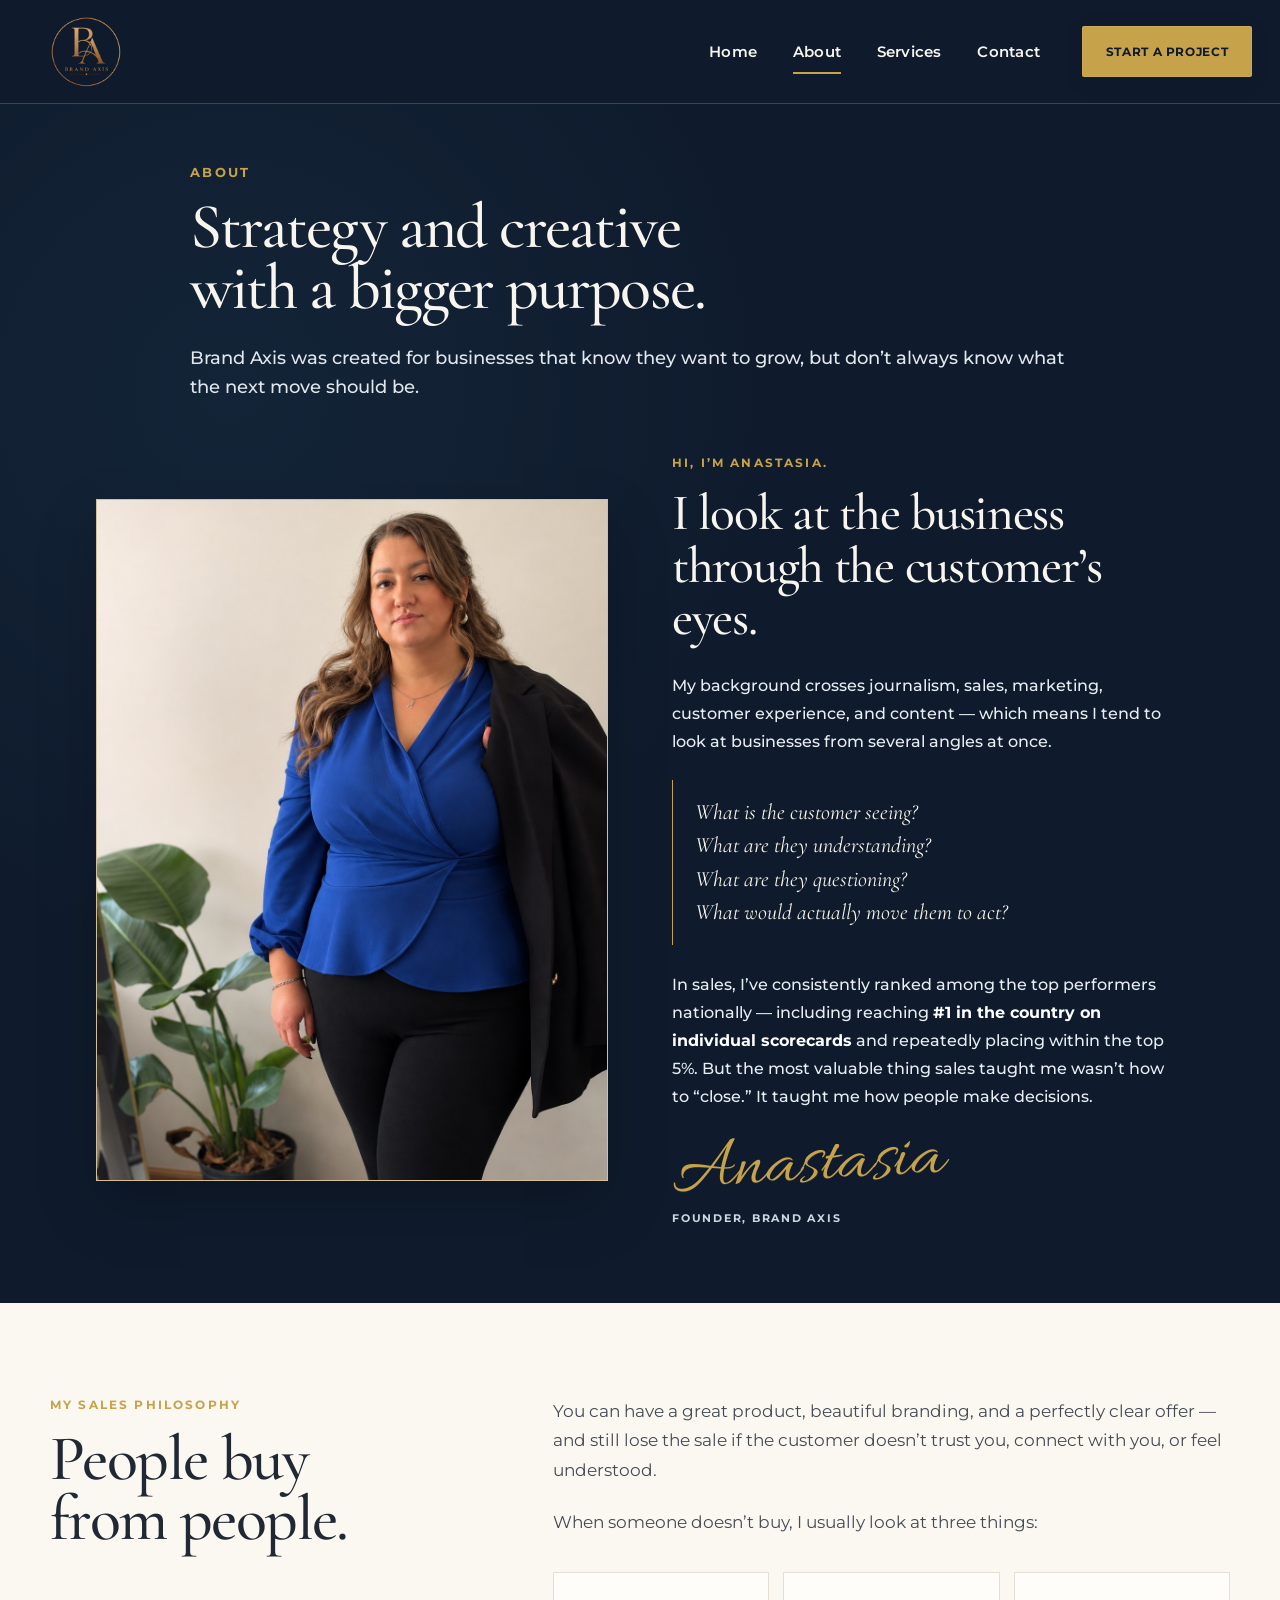
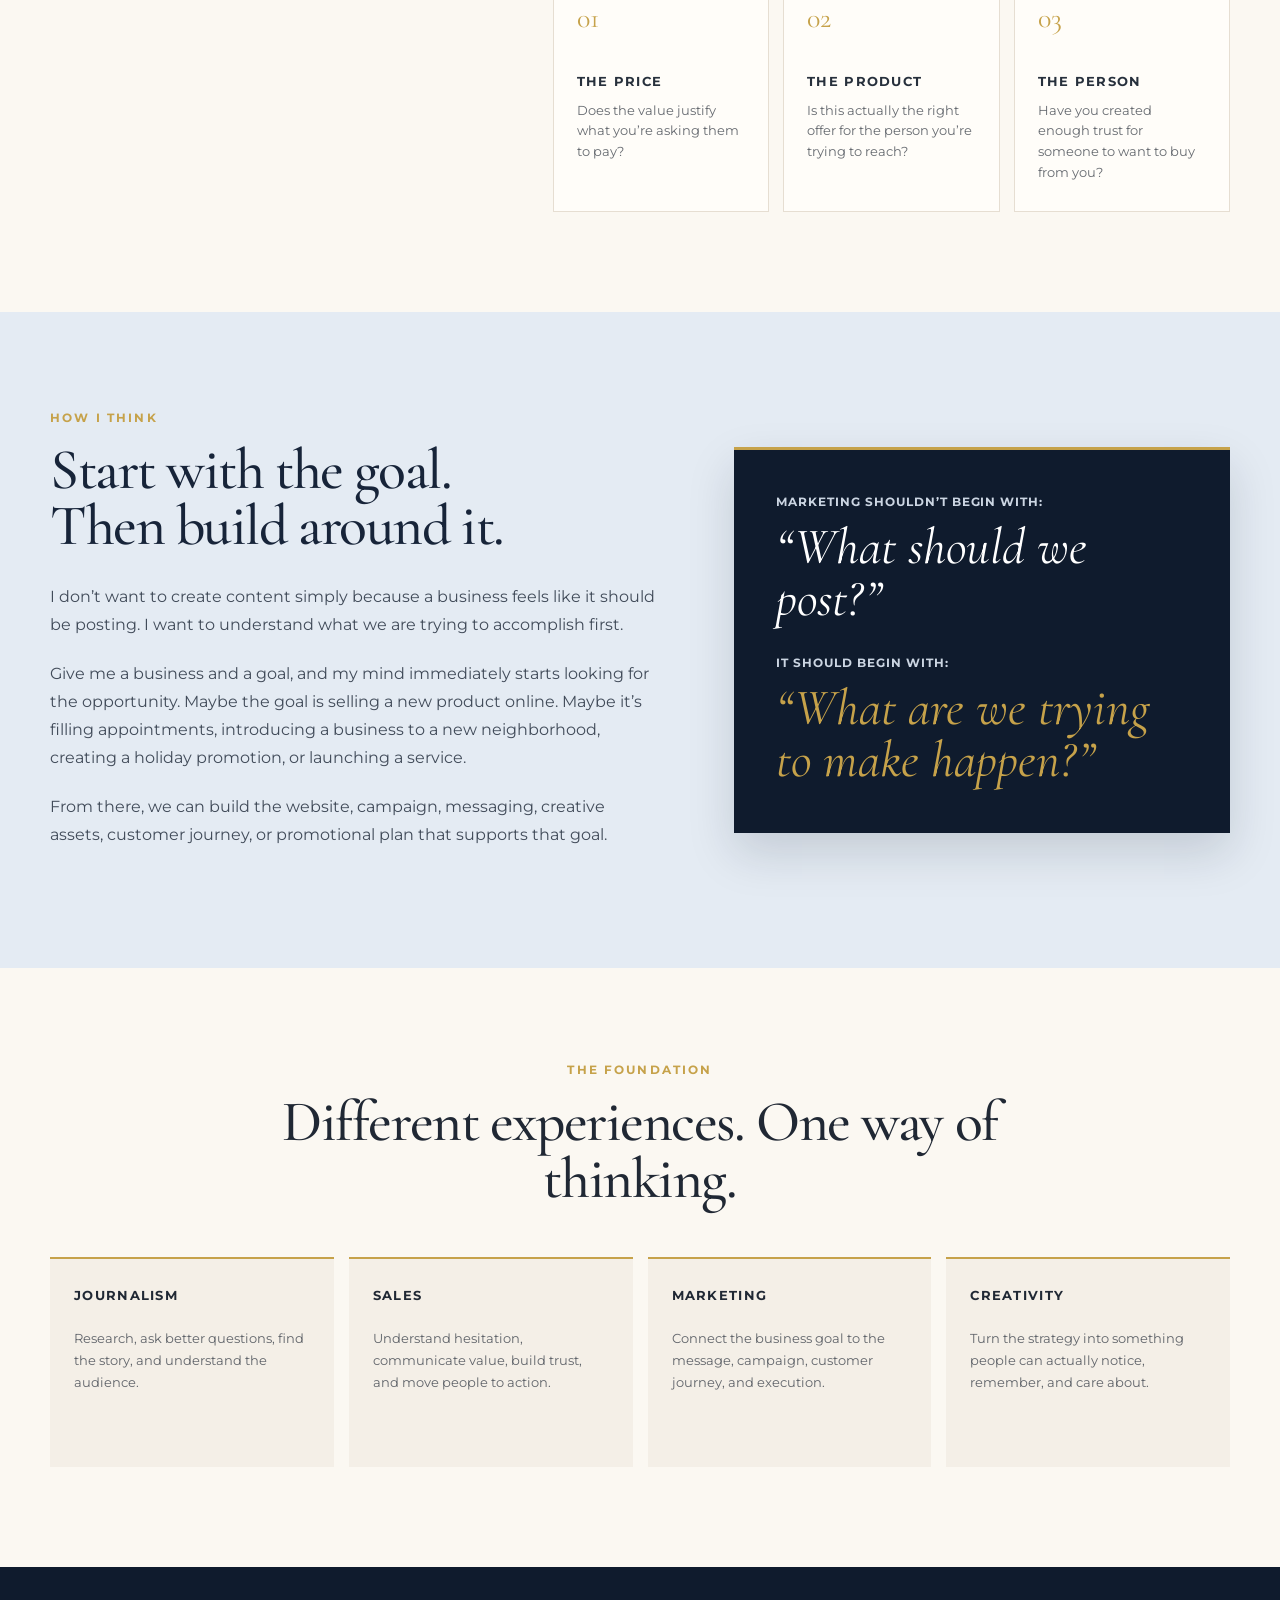
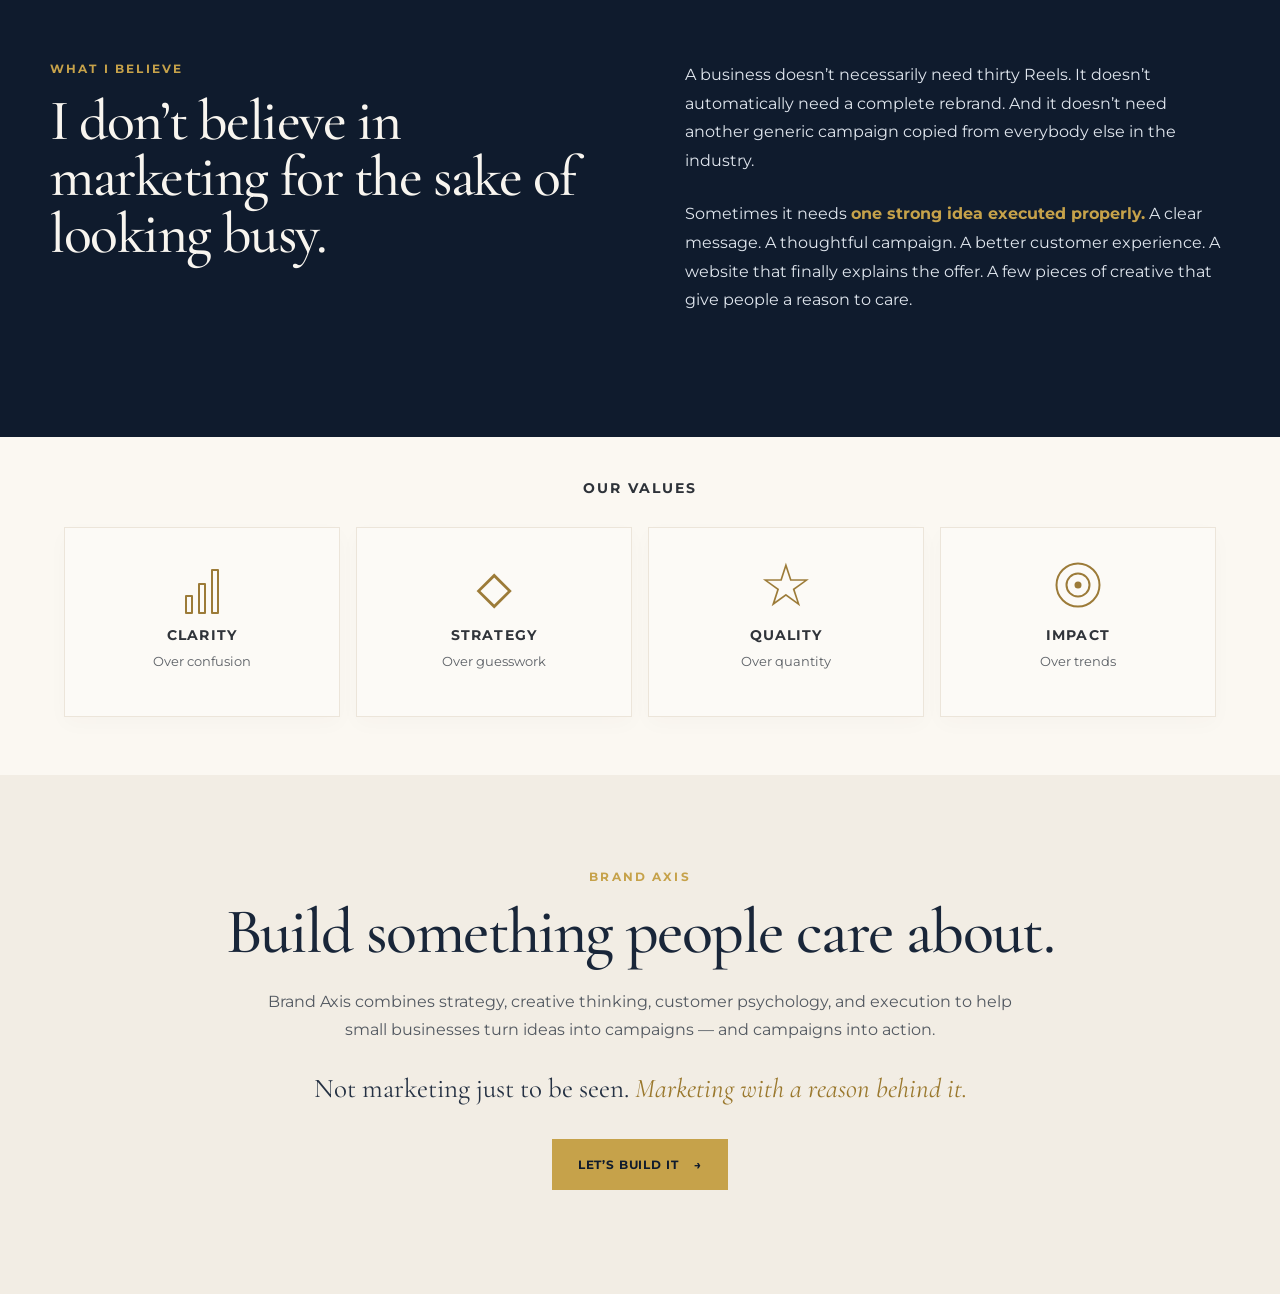
==== commit 5491b674: "Add files via upload" ====
--- a/about.html
+++ b/about.html
@@ -30,7 +30,7 @@
         <a href="contact.html">Contact</a>
       </nav>
 
-      <a class="header-cta" href="contact.html">PLAN MY CONTENT</a>
+      <a class="header-cta" href="contact.html">START A PROJECT</a>
     </div>
   </header>
 
--- a/assets/css/styles.css
+++ b/assets/css/styles.css
@@ -256,7 +256,7 @@
   inset: -28px -18px -28px -90px;
   background-image: url("../images/anastasia-home-hero.png");
   background-size: cover;
-  background-position: center 32%;
+  background-position: center 23%;
   filter: blur(24px) brightness(.90) saturate(1.05);
   opacity: .42;
   transform: scale(1.05);
@@ -271,7 +271,7 @@
   max-width: none;
   height: 100%;
   object-fit: cover;
-  object-position: 62% 46%;
+  object-position: 62% 34%;
   filter: brightness(.92) contrast(1.035) saturate(.98);
   -webkit-mask-image: linear-gradient(90deg, transparent 0%, rgba(0,0,0,.16) 10%, rgba(0,0,0,.82) 28%, #000 44%, #000 100%);
   mask-image: linear-gradient(90deg, transparent 0%, rgba(0,0,0,.16) 10%, rgba(0,0,0,.82) 28%, #000 44%, #000 100%);
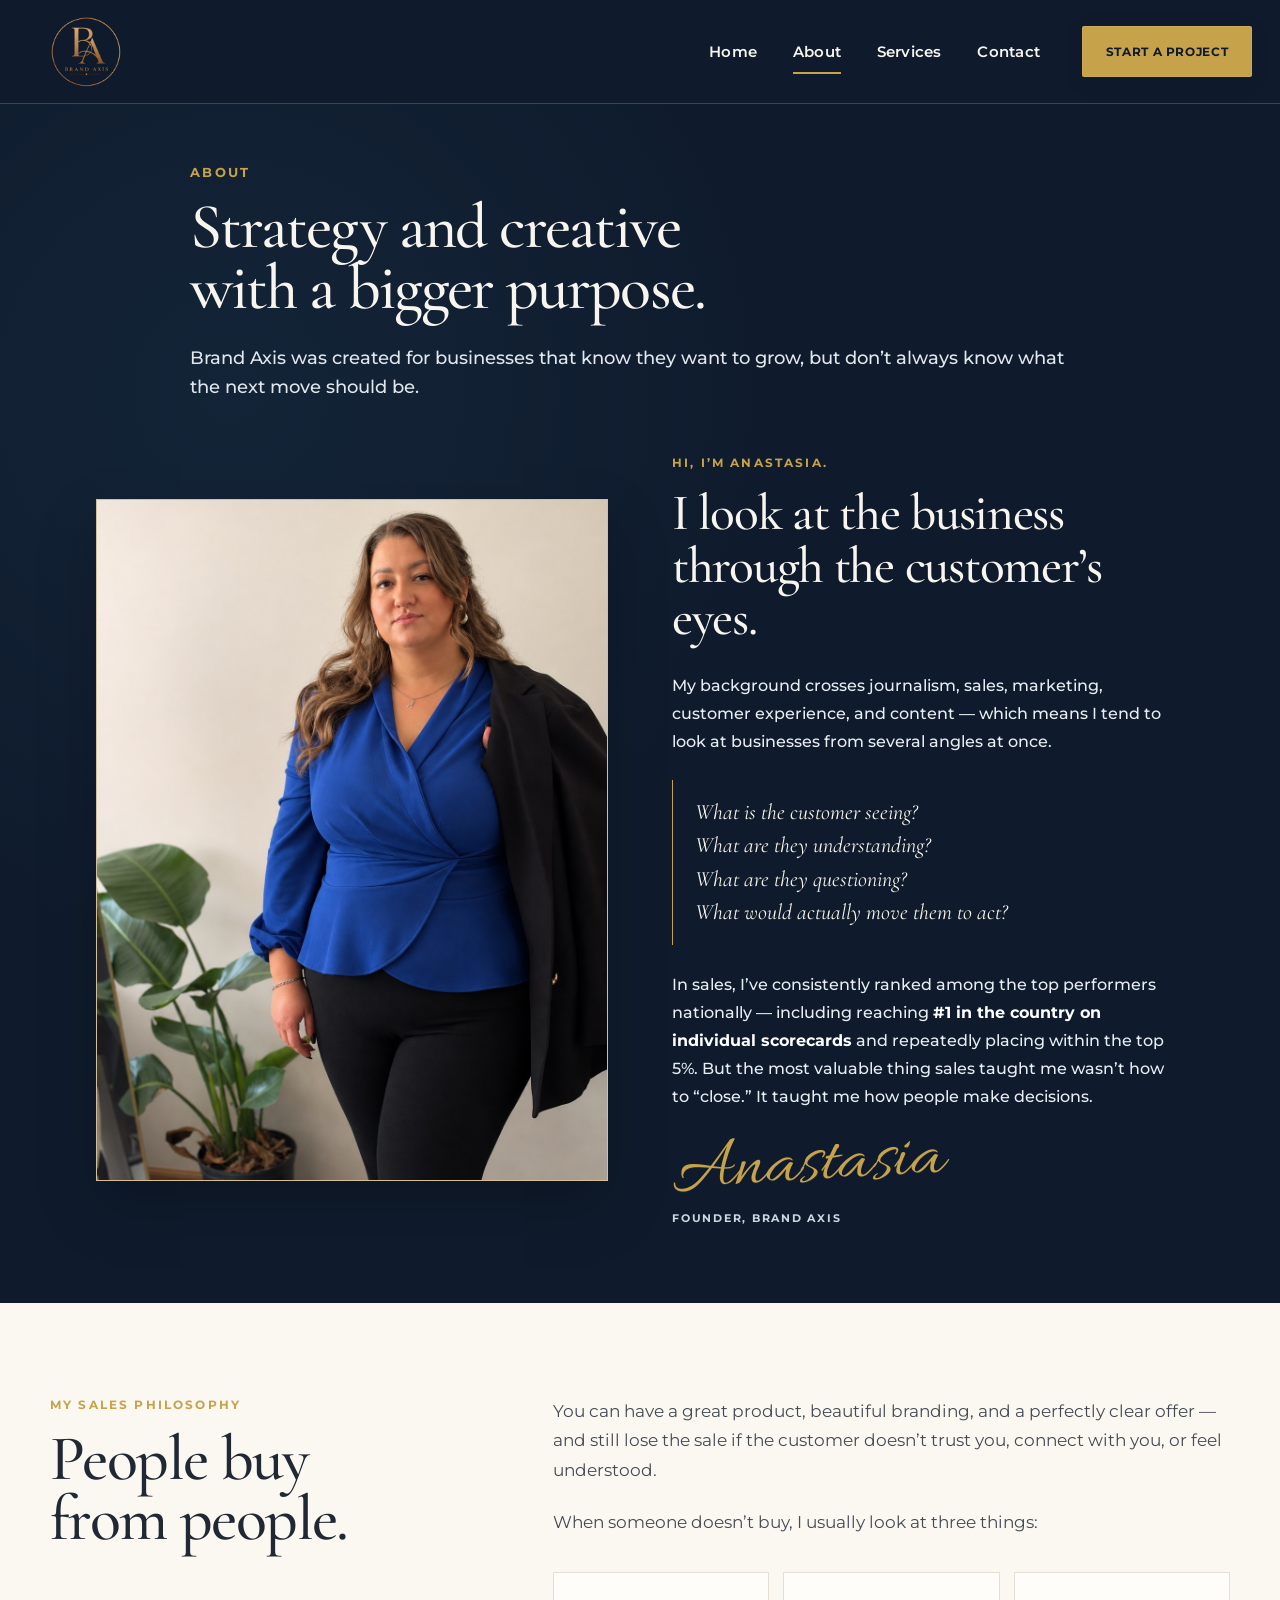
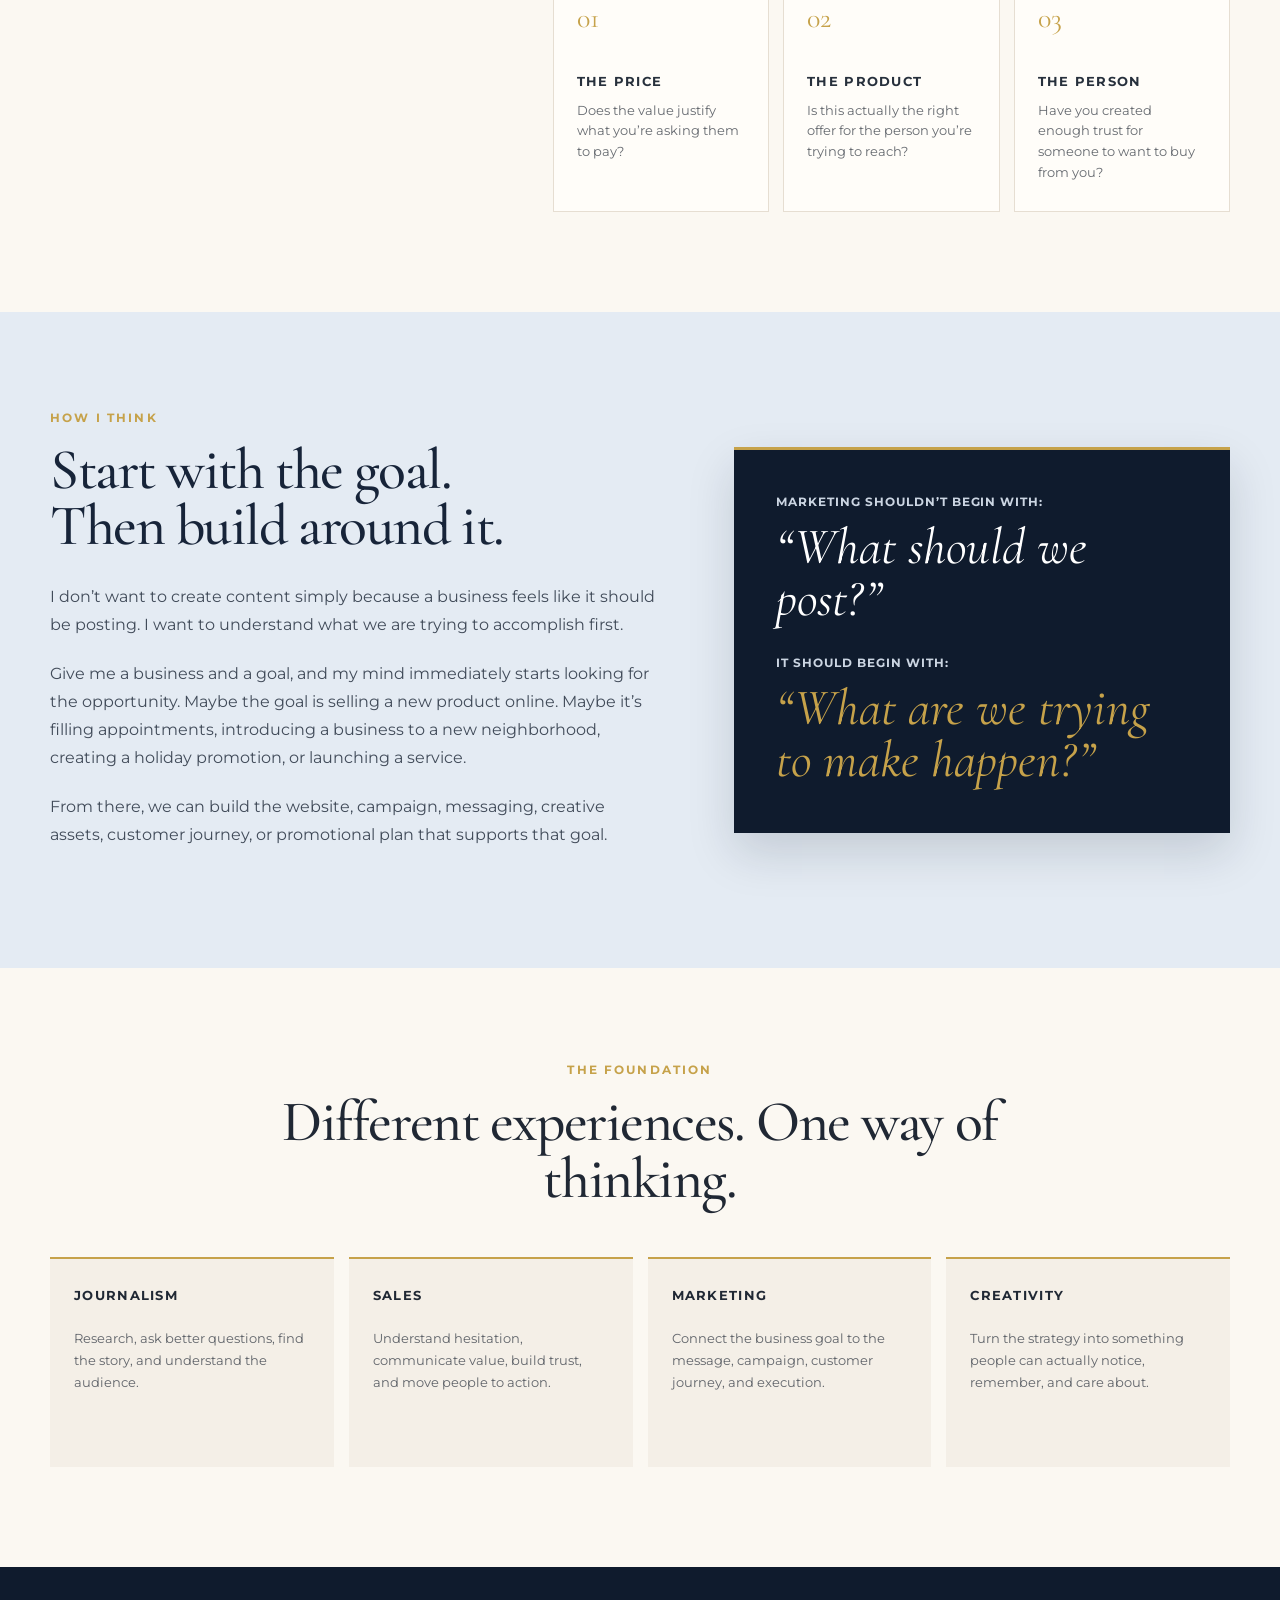
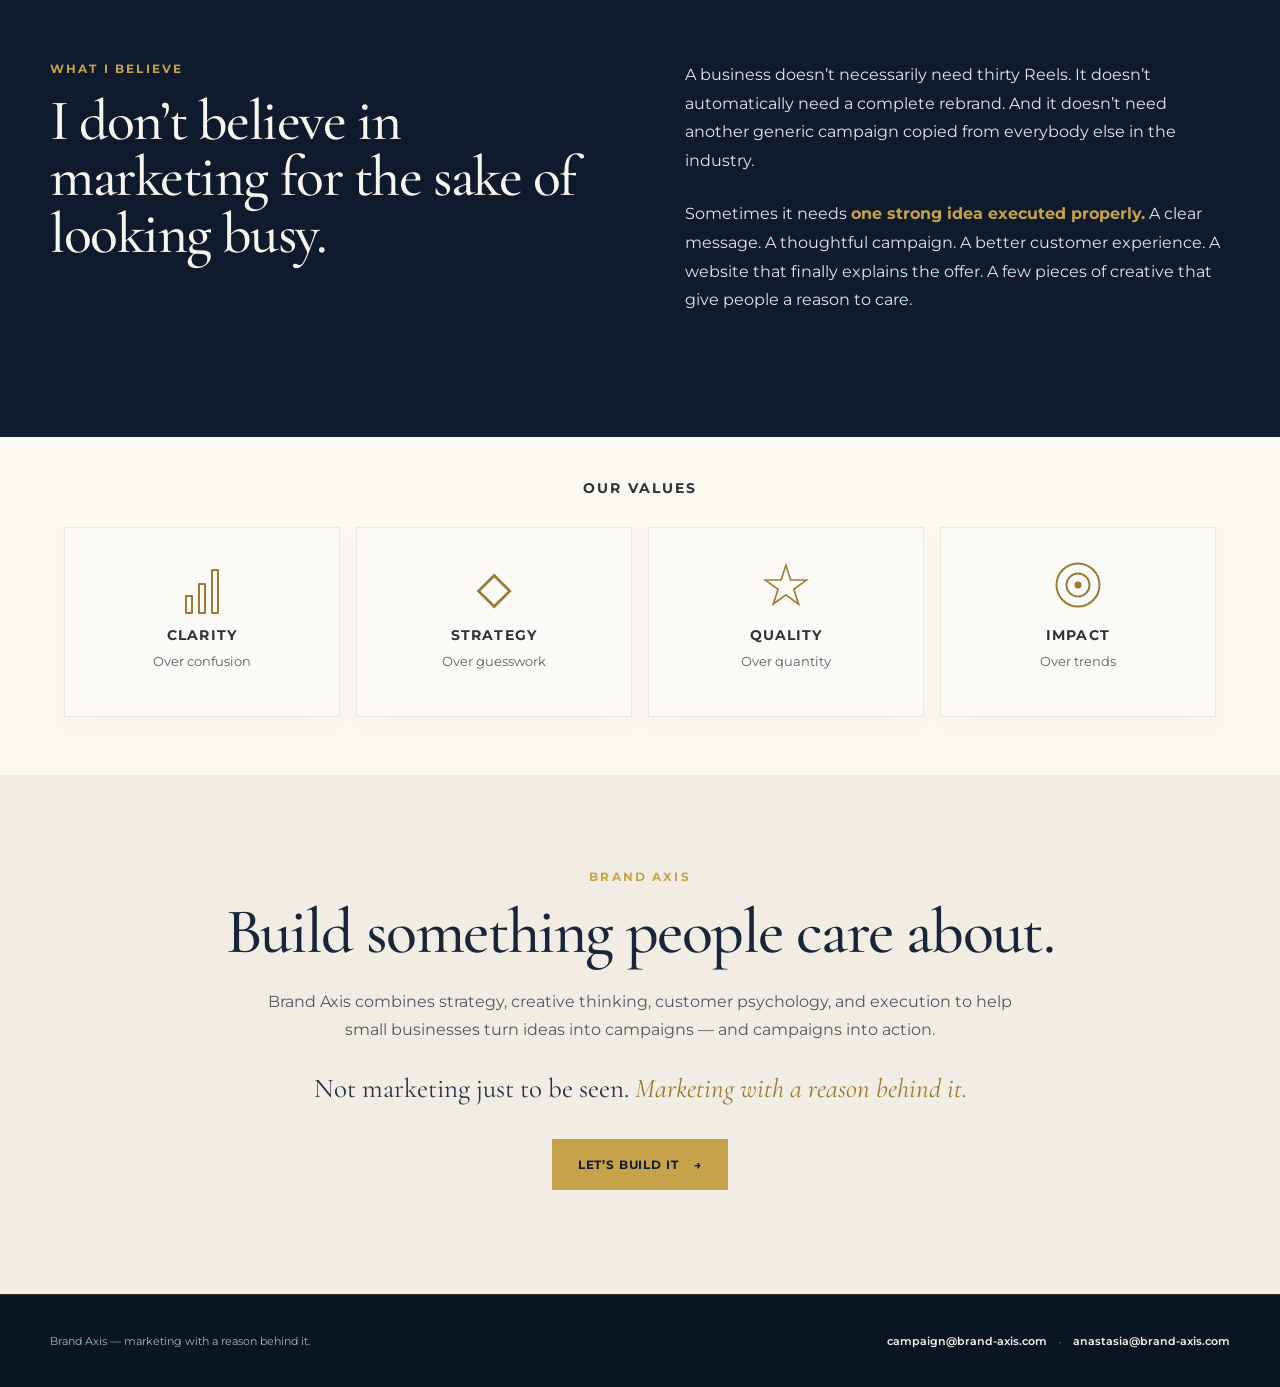
==== commit b1197c27: "Add files via upload" ====
--- a/about.html
+++ b/about.html
@@ -246,6 +246,17 @@
     </section>
   </main>
 
+  <footer class="site-footer">
+    <div class="site-footer-inner">
+      <p>Brand Axis — marketing with a reason behind it.</p>
+      <div class="site-footer-contact">
+        <a href="mailto:campaign@brand-axis.com">campaign@brand-axis.com</a>
+        <span aria-hidden="true">·</span>
+        <a href="mailto:anastasia@brand-axis.com">anastasia@brand-axis.com</a>
+      </div>
+    </div>
+  </footer>
+
   <script src="assets/js/main.js"></script>
 </body>
 </html>
--- a/assets/css/styles.css
+++ b/assets/css/styles.css
@@ -3016,3 +3016,99 @@
   .contact-form { padding: 28px 22px 30px; }
   .contact-submit { width: 100%; }
 }
+
+
+/* =========================================================
+   CONTACT DETAILS + GLOBAL FOOTER
+   ========================================================= */
+.contact-direct {
+  margin-top: 44px;
+  padding-top: 30px;
+  border-top: 1px solid rgba(198,162,74,.45);
+  display: grid;
+  gap: 26px;
+}
+.contact-direct-item { min-width: 0; }
+.contact-direct-label {
+  margin: 0 0 8px;
+  color: var(--gold);
+  font-size: 10px;
+  font-weight: 700;
+  letter-spacing: .14em;
+}
+.contact-direct-item a {
+  display: inline-block;
+  color: var(--axis-blue);
+  font-family: "Cormorant Garamond", Georgia, serif;
+  font-size: clamp(24px, 2vw, 31px);
+  font-weight: 600;
+  text-decoration: none;
+  overflow-wrap: anywhere;
+}
+.contact-direct-item a:hover,
+.contact-direct-item a:focus-visible { color: #a6802e; }
+.contact-direct-item > p:last-child {
+  margin: 7px 0 0;
+  color: #777c84;
+  font-size: 12px;
+  line-height: 1.6;
+}
+
+.home-footer-copy { min-width: 0; }
+.home-footer-copy p { margin: 0 0 7px; }
+.home-footer-copy a {
+  color: var(--gold);
+  text-decoration: none;
+  font-size: 12px;
+  font-weight: 600;
+}
+.home-footer-copy a:hover,
+.home-footer-copy a:focus-visible { color: var(--ivory); }
+
+.site-footer {
+  background: #091523;
+  border-top: 1px solid rgba(198,162,74,.22);
+}
+.site-footer-inner {
+  width: min(1180px, calc(100% - 56px));
+  min-height: 92px;
+  margin-inline: auto;
+  display: flex;
+  align-items: center;
+  justify-content: space-between;
+  gap: 28px;
+}
+.site-footer p {
+  margin: 0;
+  color: #aab5c4;
+  font-size: 11px;
+  line-height: 1.6;
+}
+.site-footer-contact {
+  display: flex;
+  align-items: center;
+  gap: 11px;
+  flex-wrap: wrap;
+  justify-content: flex-end;
+}
+.site-footer-contact span { color: rgba(198,162,74,.55); }
+.site-footer-contact a {
+  color: var(--ivory);
+  font-size: 11px;
+  font-weight: 600;
+  text-decoration: none;
+}
+.site-footer-contact a:hover,
+.site-footer-contact a:focus-visible { color: var(--gold); }
+
+@media (max-width: 660px) {
+  .contact-direct { margin-top: 36px; }
+  .site-footer-inner {
+    width: calc(100% - 38px);
+    padding: 26px 0;
+    min-height: 0;
+    flex-direction: column;
+    text-align: center;
+  }
+  .site-footer-contact { justify-content: center; }
+}
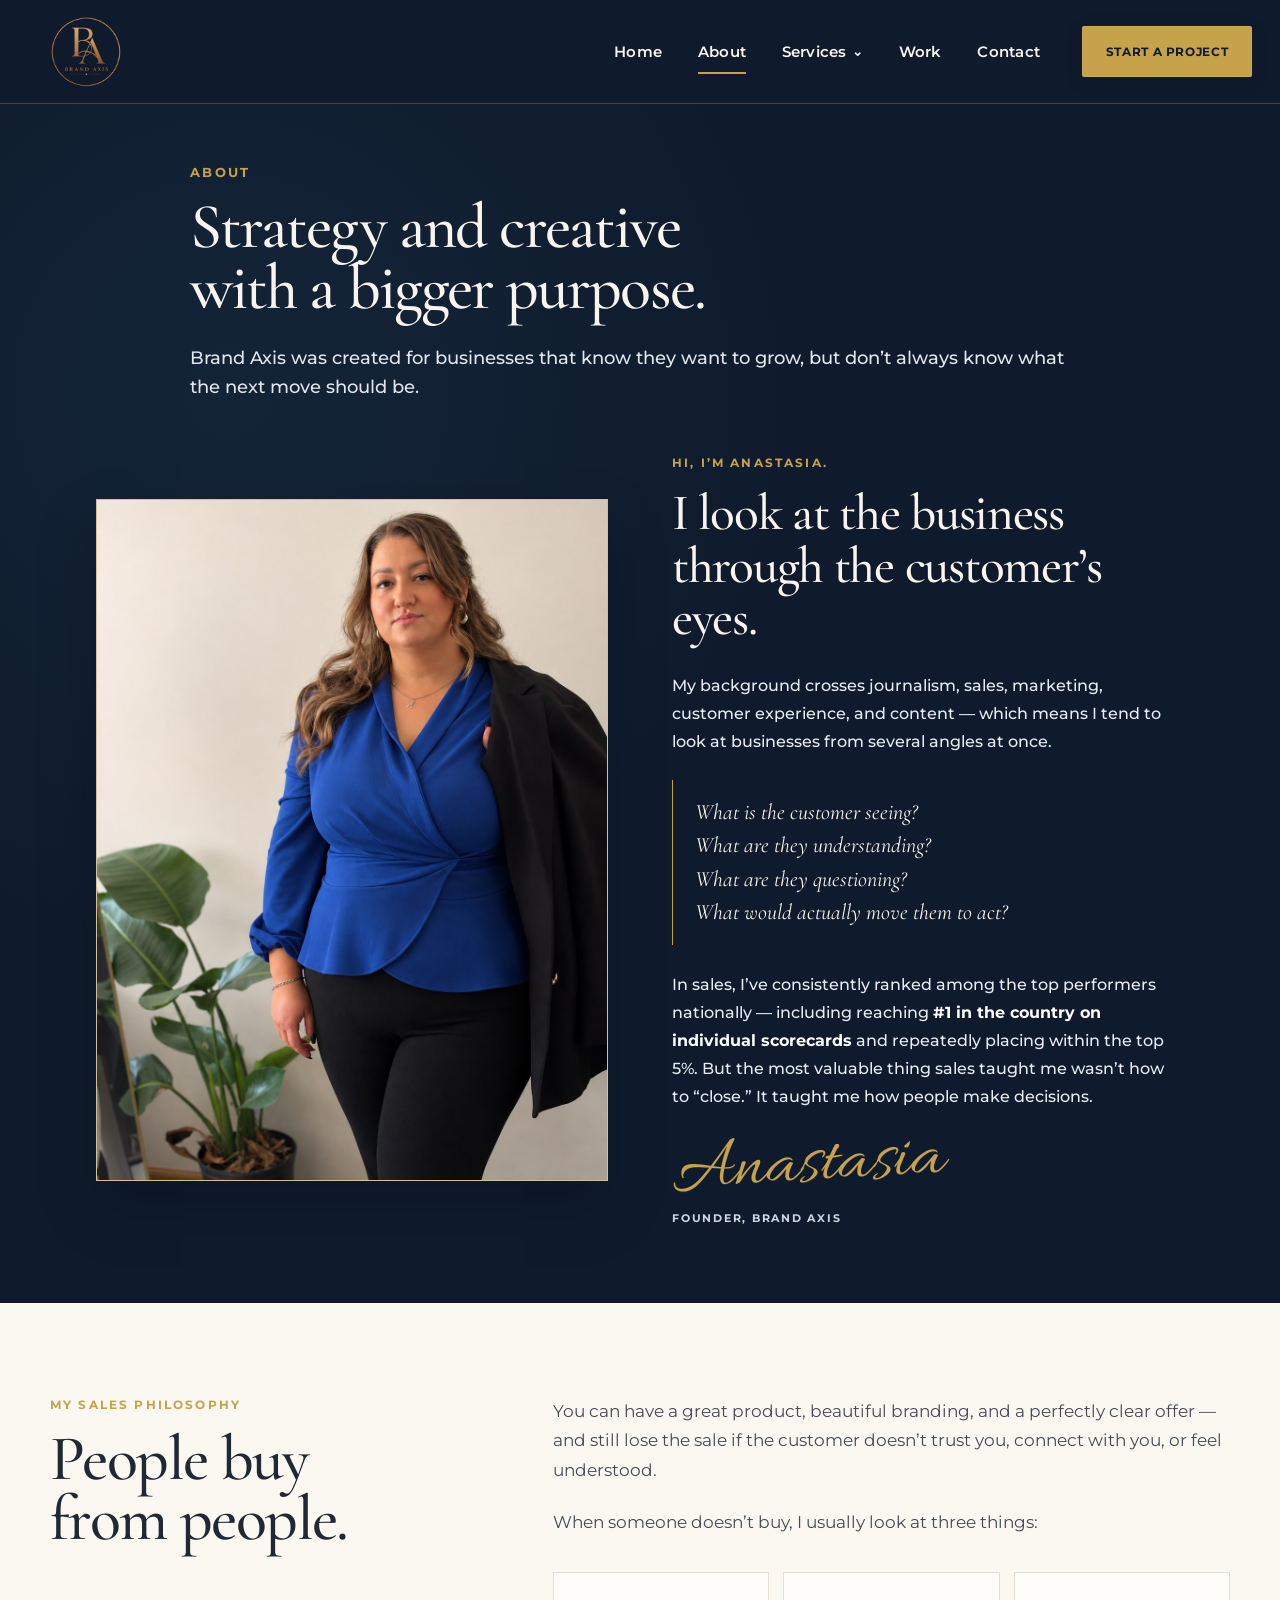
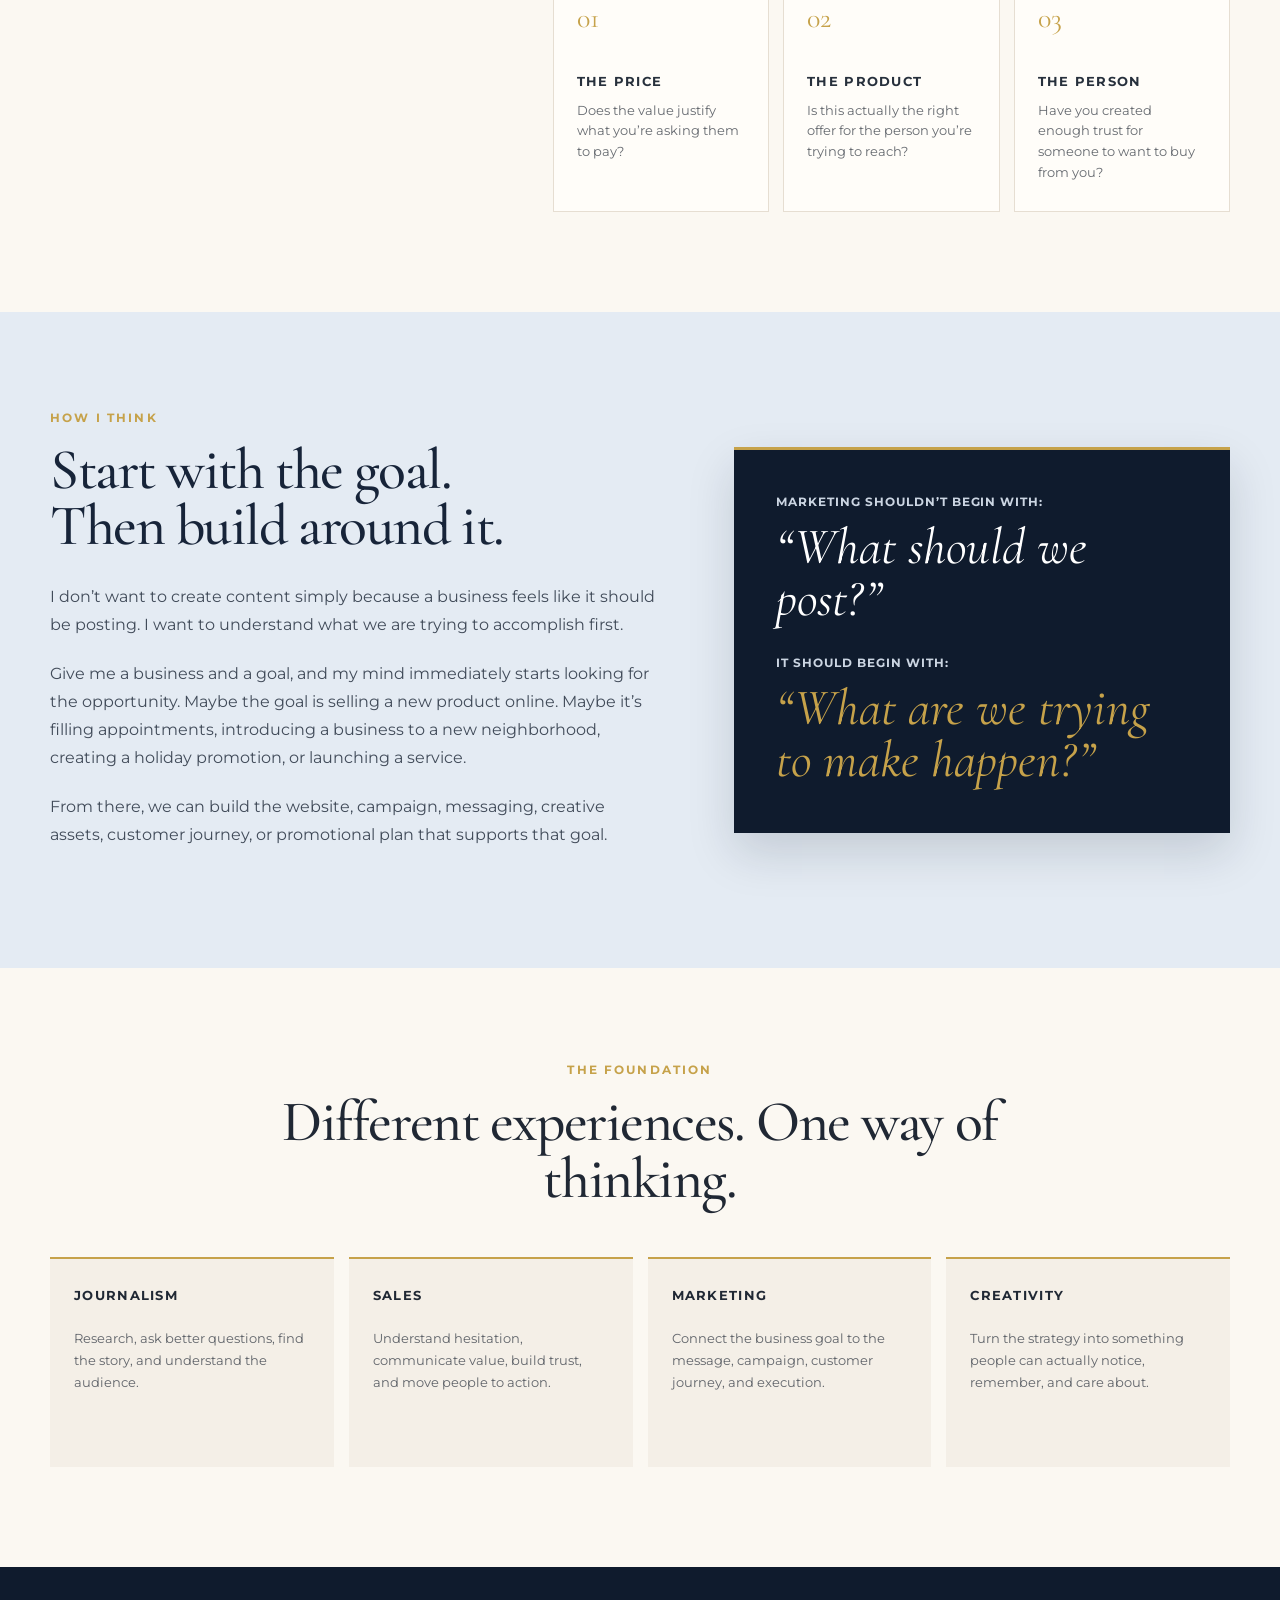
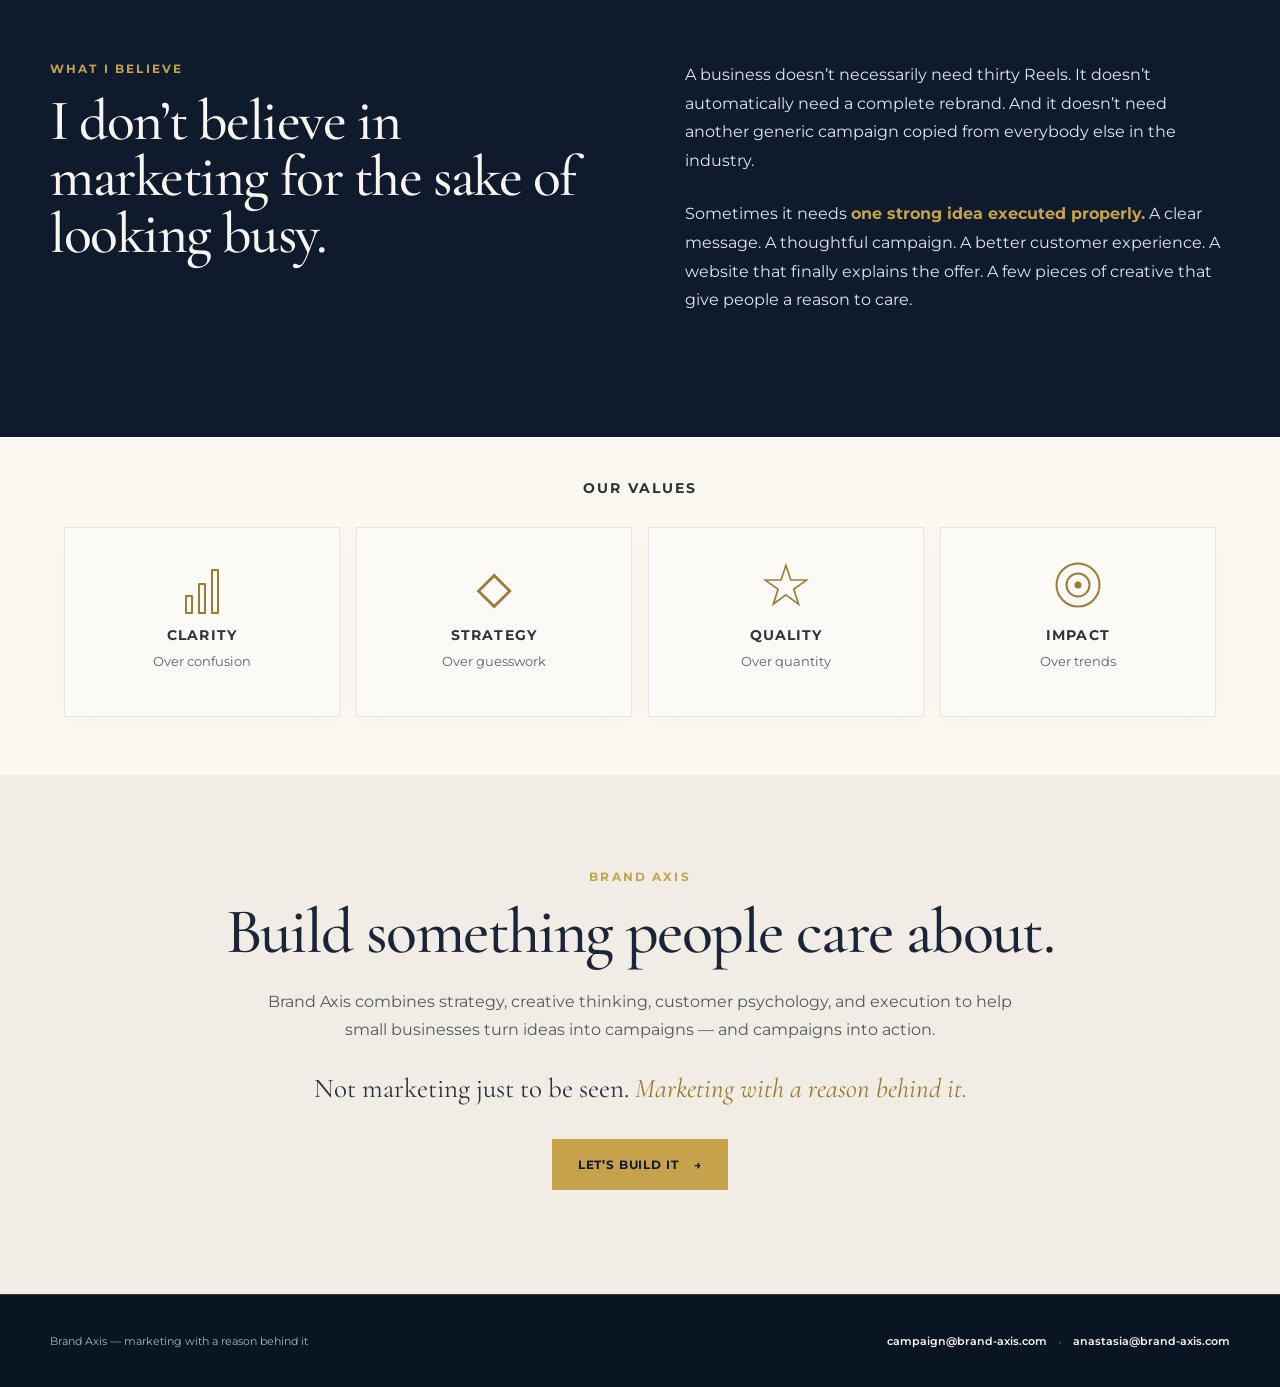
==== commit 63699531: "Add files via upload" ====
--- a/about.html
+++ b/about.html
@@ -18,18 +18,23 @@
       <a class="brand" href="index.html" aria-label="Brand Axis — Home">
         <img src="assets/images/brand-axis-logo.png" alt="Brand Axis logo" />
       </a>
-
       <button class="menu-toggle" aria-label="Open menu" aria-expanded="false">
         <span></span><span></span><span></span>
       </button>
-
       <nav class="site-nav" aria-label="Primary navigation">
         <a href="index.html">Home</a>
         <a class="active" href="about.html" aria-current="page">About</a>
-        <a href="services.html">Services</a>
+        <div class="nav-dropdown">
+          <a class="nav-dropdown-trigger" href="services.html">Services <span class="nav-caret" aria-hidden="true">⌄</span></a>
+          <div class="nav-dropdown-menu" aria-label="Services submenu">
+            <a href="campaign.html"><span class="nav-service-icon">◎</span><span><strong>Campaign</strong><small>Strategy, launch & promotion</small></span></a>
+            <a href="build.html"><span class="nav-service-icon">◇</span><span><strong>Build</strong><small>Websites & landing pages</small></span></a>
+            <a href="create.html"><span class="nav-service-icon">□</span><span><strong>Create</strong><small>Campaign creative</small></span></a>
+          </div>
+        </div>
+        <a href="work.html">Work</a>
         <a href="contact.html">Contact</a>
       </nav>
-
       <a class="header-cta" href="contact.html">START A PROJECT</a>
     </div>
   </header>
@@ -248,11 +253,11 @@
 
   <footer class="site-footer">
     <div class="site-footer-inner">
-      <p>Brand Axis — marketing with a reason behind it.</p>
+      <p data-footer-tagline>Brand Axis — marketing with a reason behind it</p>
       <div class="site-footer-contact">
-        <a href="mailto:campaign@brand-axis.com">campaign@brand-axis.com</a>
+        <a data-campaign-email href="mailto:campaign@brand-axis.com">campaign@brand-axis.com</a>
         <span aria-hidden="true">·</span>
-        <a href="mailto:anastasia@brand-axis.com">anastasia@brand-axis.com</a>
+        <a data-founder-email href="mailto:anastasia@brand-axis.com">anastasia@brand-axis.com</a>
       </div>
     </div>
   </footer>
--- a/assets/css/styles.css
+++ b/assets/css/styles.css
@@ -3112,3 +3112,104 @@
   }
   .site-footer-contact { justify-content: center; }
 }
+
+/* =========================================================
+   THANK YOU PAGE
+   ========================================================= */
+.thank-you-page { background: var(--axis-blue); color: var(--ivory); min-height: 100vh; }
+.thank-you-main {
+  min-height: calc(100vh - 184px);
+  display: flex;
+  align-items: center;
+  background:
+    radial-gradient(circle at 80% 20%, rgba(45,73,106,.30), transparent 35%),
+    linear-gradient(135deg, #0b1727 0%, #101f32 100%);
+}
+.thank-you-shell {
+  width: min(900px, calc(100% - 56px));
+  margin-inline: auto;
+  padding: 96px 0 108px;
+}
+.thank-you-kicker {
+  margin: 0 0 20px;
+  color: var(--gold);
+  font-size: 12px;
+  font-weight: 700;
+  letter-spacing: .16em;
+}
+.thank-you-shell h1 {
+  max-width: 760px;
+  margin: 0;
+  font-family: "Cormorant Garamond", Georgia, serif;
+  font-size: clamp(62px, 8vw, 104px);
+  font-weight: 600;
+  line-height: .92;
+  letter-spacing: -.035em;
+}
+.thank-you-shell h1 em { color: var(--gold); font-weight: 500; }
+.thank-you-copy {
+  max-width: 680px;
+  margin: 32px 0 0;
+  color: #d5dde8;
+  font-size: 16px;
+  line-height: 1.8;
+}
+.thank-you-actions {
+  margin-top: 38px;
+  display: flex;
+  align-items: center;
+  gap: 28px;
+  flex-wrap: wrap;
+}
+.thank-you-email {
+  color: var(--ivory);
+  font-size: 12px;
+  font-weight: 600;
+  text-decoration: none;
+}
+.thank-you-email:hover,
+.thank-you-email:focus-visible { color: var(--gold); }
+@media (max-width: 660px) {
+  .thank-you-shell { width: calc(100% - 38px); padding: 72px 0 82px; }
+  .thank-you-main { min-height: calc(100vh - 210px); }
+  .thank-you-actions { align-items: flex-start; flex-direction: column; }
+  .thank-you-actions .home-link-button { width: 100%; }
+}
+
+
+/* Form submission feedback */
+.form-status {
+  margin: 14px 0 0;
+  min-height: 20px;
+  color: #6a5a34;
+  font-size: 12px;
+  line-height: 1.55;
+}
+.form-status a { color: var(--axis-blue); font-weight: 700; }
+.contact-submit:disabled { opacity: .72; cursor: wait; }
+
+
+/* =========================================================
+   V26 — CAMPAIGN / BUILD / CREATE + WORK + NAV DROPDOWN
+   ========================================================= */
+.ba-kicker{font:700 12px/1.3 Montserrat,sans-serif;letter-spacing:.2em;color:#c6a24a;margin:0 0 18px;text-transform:uppercase}
+.nav-dropdown{position:relative;display:flex;align-items:center}
+.nav-dropdown-trigger{display:flex!important;align-items:center;gap:5px}.nav-caret{font-size:13px;transform:translateY(-1px)}
+.nav-dropdown-menu{position:absolute;top:calc(100% + 26px);left:50%;transform:translateX(-50%) translateY(8px);width:355px;padding:10px;background:#101d31;border:1px solid rgba(198,162,74,.28);box-shadow:0 18px 44px rgba(0,0,0,.28);opacity:0;visibility:hidden;pointer-events:none;transition:.2s ease;z-index:100}
+.nav-dropdown:hover .nav-dropdown-menu,.nav-dropdown:focus-within .nav-dropdown-menu{opacity:1;visibility:visible;pointer-events:auto;transform:translateX(-50%) translateY(0)}
+.site-nav .nav-dropdown-menu a{display:grid;grid-template-columns:40px 1fr;gap:12px;align-items:center;padding:16px 14px!important;color:#f8f5ef!important;text-decoration:none;border-bottom:1px solid rgba(255,255,255,.08);font-size:14px!important;line-height:1.2}
+.site-nav .nav-dropdown-menu a:last-child{border-bottom:0}.site-nav .nav-dropdown-menu a::after{display:none!important}.site-nav .nav-dropdown-menu a:hover{background:rgba(198,162,74,.08)}
+.nav-dropdown-menu strong{font-family:"Cormorant Garamond",serif;font-size:23px;font-weight:600;display:block}.nav-dropdown-menu small{font:600 10px/1.4 Montserrat,sans-serif;color:#b9c0cb;display:block;margin-top:3px}.nav-service-icon{width:36px;height:36px;border:1px solid #c6a24a;border-radius:50%;display:grid;place-items:center;color:#c6a24a;font-size:18px}
+
+.services-v26-main{background:#f8f5ef;color:#0f1b2d;padding-bottom:0}.services-v26-hero{max-width:1200px;margin:0 auto;padding:108px 52px 72px}.services-v26-hero h1{font:500 clamp(54px,6vw,86px)/.95 "Cormorant Garamond",serif;margin:0 0 28px;max-width:900px}.services-v26-hero h1 em{color:#c6a24a;font-weight:500}.services-v26-hero>p:last-child{font:500 17px/1.8 Montserrat,sans-serif;max-width:760px;color:#626875}
+.services-v26-grid{max-width:1200px;margin:0 auto;padding:0 52px 110px;display:grid;gap:28px}.services-v26-card{display:grid;grid-template-columns:42% 58%;min-height:430px;background:#fff;border:1px solid #e7e0d4;box-shadow:0 15px 40px rgba(15,27,45,.06)}.services-v26-card--reverse .services-v26-image{order:2}.services-v26-card--reverse .services-v26-body{order:1}.services-v26-image{overflow:hidden;min-height:430px}.services-v26-image img{width:100%;height:100%;object-fit:cover;object-position:center 34%;display:block;transition:transform .5s ease}.services-v26-card:hover .services-v26-image img{transform:scale(1.02)}.services-v26-body{padding:48px 50px;display:flex;flex-direction:column;justify-content:center}.service-card-topline{display:flex;justify-content:space-between;gap:20px;font:700 11px/1.4 Montserrat,sans-serif;letter-spacing:.13em;color:#9f7f31}.service-card-topline strong{color:#0f1b2d}.services-v26-body h2{font:600 43px/1 "Cormorant Garamond",serif;margin:26px 0 18px}.services-v26-body>p{font:500 15px/1.75 Montserrat,sans-serif;color:#666d77;max-width:580px}.service-meta{display:grid;grid-template-columns:1fr 1fr;gap:20px;margin:26px 0 30px;padding-top:22px;border-top:1px solid #e8e1d6}.service-meta span{font:500 11px/1.6 Montserrat,sans-serif;color:#737986}.service-meta b{display:block;color:#0f1b2d;letter-spacing:.1em;margin-bottom:3px}.service-v26-link{font:700 11px/1 Montserrat,sans-serif;letter-spacing:.13em;color:#0f1b2d;text-decoration:none}.service-v26-link span{color:#c6a24a;margin-left:7px}.service-help-v26{padding:70px max(52px,calc((100vw - 1096px)/2));}
+
+.service-detail-v26{background:#f8f5ef;color:#0f1b2d}.service-hero-v26{min-height:650px;background:#0f1b2d;color:#f8f5ef;display:grid;grid-template-columns:52% 48%;border-bottom:1px solid rgba(198,162,74,.28)}.service-hero-copy-v26{padding:95px 7vw 82px max(7vw,calc((100vw - 1200px)/2));display:flex;flex-direction:column;justify-content:center}.service-back{font:700 10px/1 Montserrat,sans-serif;letter-spacing:.15em;color:#c9ced7;text-decoration:none;margin-bottom:54px}.service-hero-copy-v26 h1{font:500 clamp(56px,6.2vw,91px)/.9 "Cormorant Garamond",serif;margin:0 0 30px}.service-hero-copy-v26 h1 em{color:#c6a24a;font-weight:500}.service-hero-lead{font:500 16px/1.75 Montserrat,sans-serif;color:#d0d4dc;max-width:690px;margin:0 0 34px}.service-hero-photo-v26{margin:0;overflow:hidden;position:relative}.service-hero-photo-v26::after{content:"";position:absolute;inset:0;background:linear-gradient(90deg,#0f1b2d 0%,rgba(15,27,45,.35) 18%,rgba(15,27,45,0) 42%);pointer-events:none}.service-hero-photo-v26 img{width:100%;height:100%;object-fit:cover;object-position:center 34%;display:block}
+.service-statement-v26{max-width:1100px;margin:0 auto;padding:105px 52px;text-align:center}.service-statement-v26 h2{font:500 clamp(43px,5vw,70px)/1.03 "Cormorant Garamond",serif;margin:0 auto 25px;max-width:980px}.service-statement-v26 h2 em{color:#a98532}.service-statement-v26>p:last-child{font:500 16px/1.8 Montserrat,sans-serif;color:#666d77;max-width:750px;margin:0 auto}.service-columns-v26{max-width:1200px;margin:0 auto;padding:0 52px 100px;display:grid;grid-template-columns:repeat(3,1fr);gap:18px}.service-columns-v26 article{background:#fff;border:1px solid #e7e0d4;padding:38px 34px;min-height:245px}.service-columns-v26 article>span{font:600 34px/1 "Cormorant Garamond",serif;color:#c6a24a}.service-columns-v26 h3{font:700 12px/1.3 Montserrat,sans-serif;letter-spacing:.14em;margin:28px 0 12px}.service-columns-v26 p{font:500 13px/1.75 Montserrat,sans-serif;color:#6c727c;margin:0}
+.service-rich-v26{background:#efeae1;display:grid;grid-template-columns:minmax(0,1.35fr) minmax(320px,.65fr);gap:60px;padding:100px max(52px,calc((100vw - 1096px)/2))}.service-rich-copy h2{font:500 57px/1 "Cormorant Garamond",serif;margin:0 0 22px}.service-rich-copy h2 em{color:#a98532}.service-rich-copy>p{font:500 14px/1.8 Montserrat,sans-serif;color:#666d77;max-width:700px}.check-list-v26{columns:2;column-gap:45px;list-style:none;padding:0;margin:35px 0 0}.check-list-v26 li{break-inside:avoid;font:600 12px/1.55 Montserrat,sans-serif;padding:10px 0 10px 22px;position:relative;border-bottom:1px solid rgba(15,27,45,.08)}.check-list-v26 li::before{content:"✓";position:absolute;left:0;color:#c6a24a}.service-price-panel-v26{background:#0f1b2d;color:#f8f5ef;padding:44px 40px;align-self:start}.price-big{font:500 76px/.9 "Cormorant Garamond",serif;color:#c6a24a;margin:12px 0 26px}.service-price-panel-v26>p:not(.ba-kicker){font:500 13px/1.75 Montserrat,sans-serif;color:#d1d5dd}.service-price-panel-v26 .small-note{border-top:1px solid rgba(255,255,255,.14);padding-top:18px;margin-top:22px!important;font-size:11px!important;color:#aeb6c3!important}
+.sales-framework-v26{max-width:1200px;margin:0 auto;padding:100px 52px;display:grid;grid-template-columns:.85fr 1.15fr;gap:70px;align-items:center}.sales-framework-v26 h2{font:500 59px/1 "Cormorant Garamond",serif;margin:0 0 22px}.sales-framework-v26 p{font:500 14px/1.8 Montserrat,sans-serif;color:#6a707b}.sales-framework-grid{display:grid;gap:12px}.sales-framework-grid article{background:#fff;border:1px solid #e4ddd2;padding:24px 26px;display:grid;grid-template-columns:110px 1fr;gap:15px}.sales-framework-grid b{font:700 11px/1.4 Montserrat,sans-serif;letter-spacing:.14em;color:#a98532}.sales-framework-grid span{font:500 13px/1.6 Montserrat,sans-serif;color:#606771}
+.service-process-v26{background:#0f1b2d;color:#f8f5ef;padding:100px max(52px,calc((100vw - 1096px)/2))}.service-process-v26 h2{font:500 60px/1 "Cormorant Garamond",serif;margin:0 0 55px}.process-grid-v26{display:grid;grid-template-columns:repeat(3,1fr);gap:1px;background:rgba(255,255,255,.12)}.process-grid-v26 article{background:#0f1b2d;padding:34px;min-height:210px}.process-grid-v26 b{font:700 11px/1.4 Montserrat,sans-serif;letter-spacing:.12em;color:#c6a24a}.process-grid-v26 p{font:500 13px/1.75 Montserrat,sans-serif;color:#c9cfda;margin:17px 0 0}.timing-band-v26,.revision-band-v26{display:grid;grid-template-columns:.8fr 1.2fr;gap:70px;max-width:1200px;margin:0 auto;padding:85px 52px;align-items:center}.timing-band-v26 h2,.revision-band-v26 h2{font:500 48px/1 "Cormorant Garamond",serif;margin:0}.timing-band-v26>p,.revision-band-v26>p{font:500 14px/1.85 Montserrat,sans-serif;color:#666d77}.revision-band-v26{border-bottom:1px solid #e0d8cd}.service-disclaimer-v26{background:#efeae1;padding:80px max(52px,calc((100vw - 1096px)/2));display:grid;grid-template-columns:.8fr 1.2fr;gap:70px;align-items:center}.service-disclaimer-v26 h2{font:500 49px/1 "Cormorant Garamond",serif;margin:0}.service-disclaimer-v26 p{font:500 14px/1.8 Montserrat,sans-serif;color:#666d77}.service-final-cta-v26{background:#0f1b2d;color:#f8f5ef;text-align:center;padding:100px 52px}.service-final-cta-v26 h2{font:500 clamp(47px,5vw,72px)/1 "Cormorant Garamond",serif;margin:0 0 20px}.service-final-cta-v26 h2 em{color:#c6a24a}.service-final-cta-v26>p:not(.ba-kicker){font:500 14px/1.8 Montserrat,sans-serif;color:#c9cfda;max-width:720px;margin:0 auto 32px}.question-three-v26{display:grid;grid-template-columns:repeat(3,1fr);gap:15px;max-width:850px;margin:42px auto 24px}.question-three-v26 article{border:1px solid #ddd5c9;background:#fff;padding:30px 20px}.question-three-v26 span{font:500 31px/1 "Cormorant Garamond",serif;color:#c6a24a}.question-three-v26 h3{font:700 11px/1.4 Montserrat,sans-serif;letter-spacing:.13em;margin:14px 0 0}.create-capabilities-v26{max-width:1200px;margin:0 auto;padding:0 52px 100px;display:grid;grid-template-columns:repeat(4,1fr);gap:14px}.create-capabilities-v26 article{background:#fff;border:1px solid #e7e0d4;padding:34px 28px}.create-capabilities-v26 h3{font:700 11px/1.3 Montserrat,sans-serif;letter-spacing:.14em;color:#a98532;margin:0 0 14px}.create-capabilities-v26 p{font:500 13px/1.75 Montserrat,sans-serif;color:#686f79;margin:0}
+
+.work-page-v26{background:#f8f5ef;color:#0f1b2d}.work-hero-v26{max-width:1200px;margin:0 auto;padding:110px 52px 65px}.work-hero-v26 h1{font:500 clamp(55px,6vw,84px)/.95 "Cormorant Garamond",serif;margin:0 0 25px}.work-hero-v26 h1 em{color:#a98532}.work-hero-v26>p:last-child{font:500 15px/1.8 Montserrat,sans-serif;color:#666d77;max-width:750px}.work-filter-shell-v26{max-width:1200px;margin:0 auto;padding:0 52px 35px;display:flex;justify-content:space-between;gap:30px;align-items:center}.work-filters-v26{display:flex;gap:8px;flex-wrap:wrap}.work-filters-v26 button{border:1px solid #d9d0c2;background:transparent;padding:11px 16px;font:700 10px/1 Montserrat,sans-serif;letter-spacing:.12em;color:#0f1b2d;cursor:pointer}.work-filters-v26 button.active,.work-filters-v26 button:hover{background:#0f1b2d;color:#f8f5ef;border-color:#0f1b2d}.work-note-v26{font:500 11px/1.5 Montserrat,sans-serif;color:#7b8089;max-width:430px;text-align:right}.work-grid-v26{max-width:1200px;margin:0 auto;padding:0 52px 110px;display:grid;grid-template-columns:repeat(3,1fr);gap:22px}.work-card-v26{background:#fff;border:1px solid #e5ddd2;overflow:hidden;display:flex;flex-direction:column;min-height:430px}.work-card-image-v26{height:230px;background:#0f1b2d;position:relative;overflow:hidden}.work-card-image-v26 img{width:100%;height:100%;object-fit:cover}.work-card-placeholder{position:absolute;inset:0;display:grid;place-items:center;color:#c6a24a;font:500 54px/1 "Cormorant Garamond",serif;background:radial-gradient(circle at 80% 20%,rgba(198,162,74,.17),transparent 35%),#0f1b2d}.work-card-body-v26{padding:27px;display:flex;flex-direction:column;flex:1}.work-card-top-v26{display:flex;justify-content:space-between;gap:12px;font:700 9px/1.4 Montserrat,sans-serif;letter-spacing:.12em;color:#a98532;text-transform:uppercase}.work-card-v26 h2{font:600 31px/1 "Cormorant Garamond",serif;margin:15px 0 12px}.work-card-v26 p{font:500 12px/1.7 Montserrat,sans-serif;color:#6a707a;margin:0 0 14px}.work-card-details{font-size:11px!important;color:#80858d!important}.work-card-tags{display:flex;gap:6px;flex-wrap:wrap;margin-top:auto;padding-top:12px}.work-card-tags span{font:700 8px/1 Montserrat,sans-serif;letter-spacing:.1em;border:1px solid #ddd5ca;padding:7px 8px}.work-card-link{font:700 9px/1 Montserrat,sans-serif;letter-spacing:.12em;color:#0f1b2d;text-decoration:none;margin-top:17px}.work-loading{grid-column:1/-1;font:500 14px Montserrat,sans-serif;color:#6a707a}
+
+@media(max-width:900px){.nav-dropdown{display:block}.nav-dropdown-menu{position:static;width:auto;transform:none!important;opacity:1;visibility:visible;pointer-events:auto;display:none;background:rgba(255,255,255,.03);box-shadow:none;border:0;border-left:1px solid rgba(198,162,74,.3);margin:6px 0 12px 12px}.site-nav.is-open .nav-dropdown-menu{display:block}.site-nav .nav-dropdown-menu a{padding:12px 10px!important}.nav-dropdown-menu strong{font-size:19px}.services-v26-hero,.services-v26-grid,.work-hero-v26,.work-filter-shell-v26,.work-grid-v26{padding-left:24px;padding-right:24px}.services-v26-card{grid-template-columns:1fr}.services-v26-card--reverse .services-v26-image,.services-v26-card--reverse .services-v26-body{order:initial}.services-v26-image{min-height:360px}.services-v26-body{padding:35px 27px}.service-meta{grid-template-columns:1fr}.service-hero-v26{grid-template-columns:1fr}.service-hero-copy-v26{padding:70px 24px}.service-hero-photo-v26{height:520px}.service-columns-v26,.create-capabilities-v26{grid-template-columns:1fr;padding:0 24px 70px}.service-rich-v26,.sales-framework-v26,.timing-band-v26,.revision-band-v26,.service-disclaimer-v26{grid-template-columns:1fr;padding-left:24px;padding-right:24px;gap:35px}.check-list-v26{columns:1}.process-grid-v26{grid-template-columns:1fr}.service-process-v26,.service-final-cta-v26{padding-left:24px;padding-right:24px}.question-three-v26{grid-template-columns:1fr}.work-filter-shell-v26{align-items:flex-start;flex-direction:column}.work-note-v26{text-align:left}.work-grid-v26{grid-template-columns:1fr}.service-card-topline{flex-direction:column}.work-card-image-v26{height:280px}}
